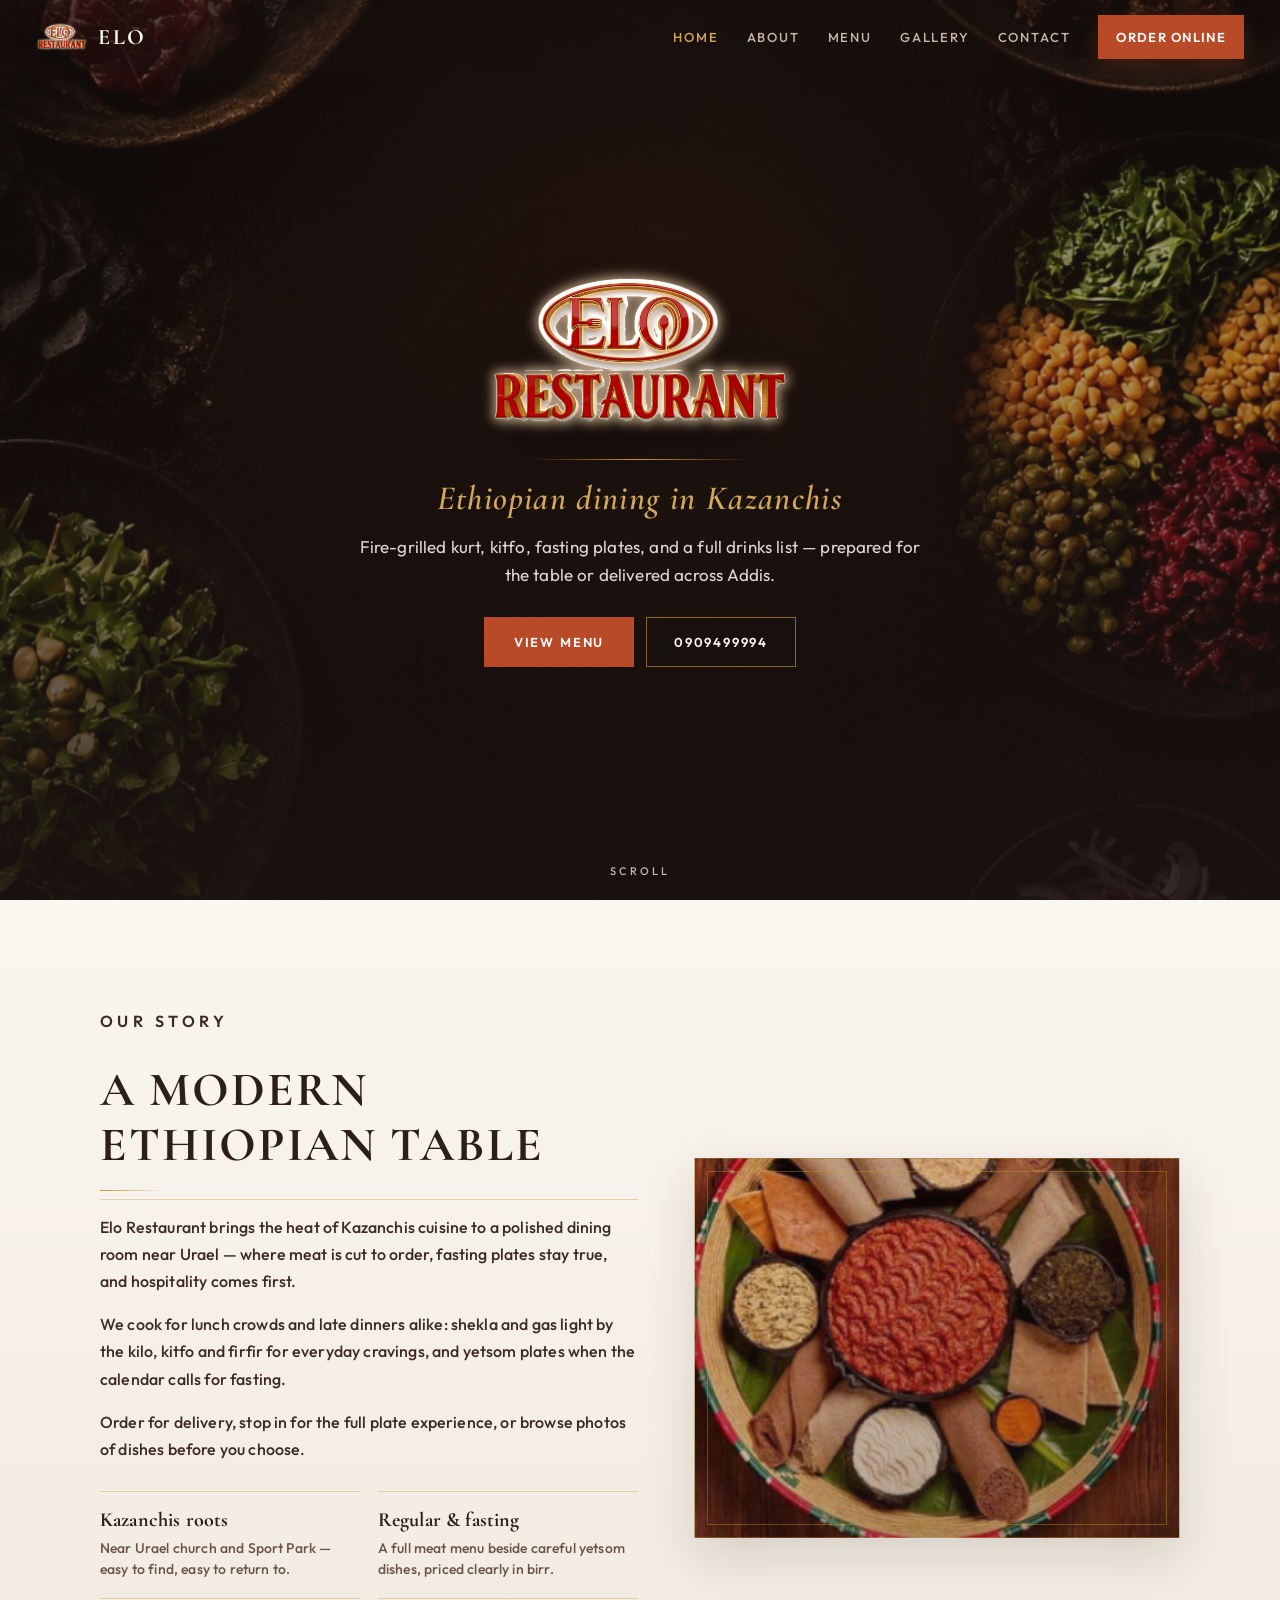
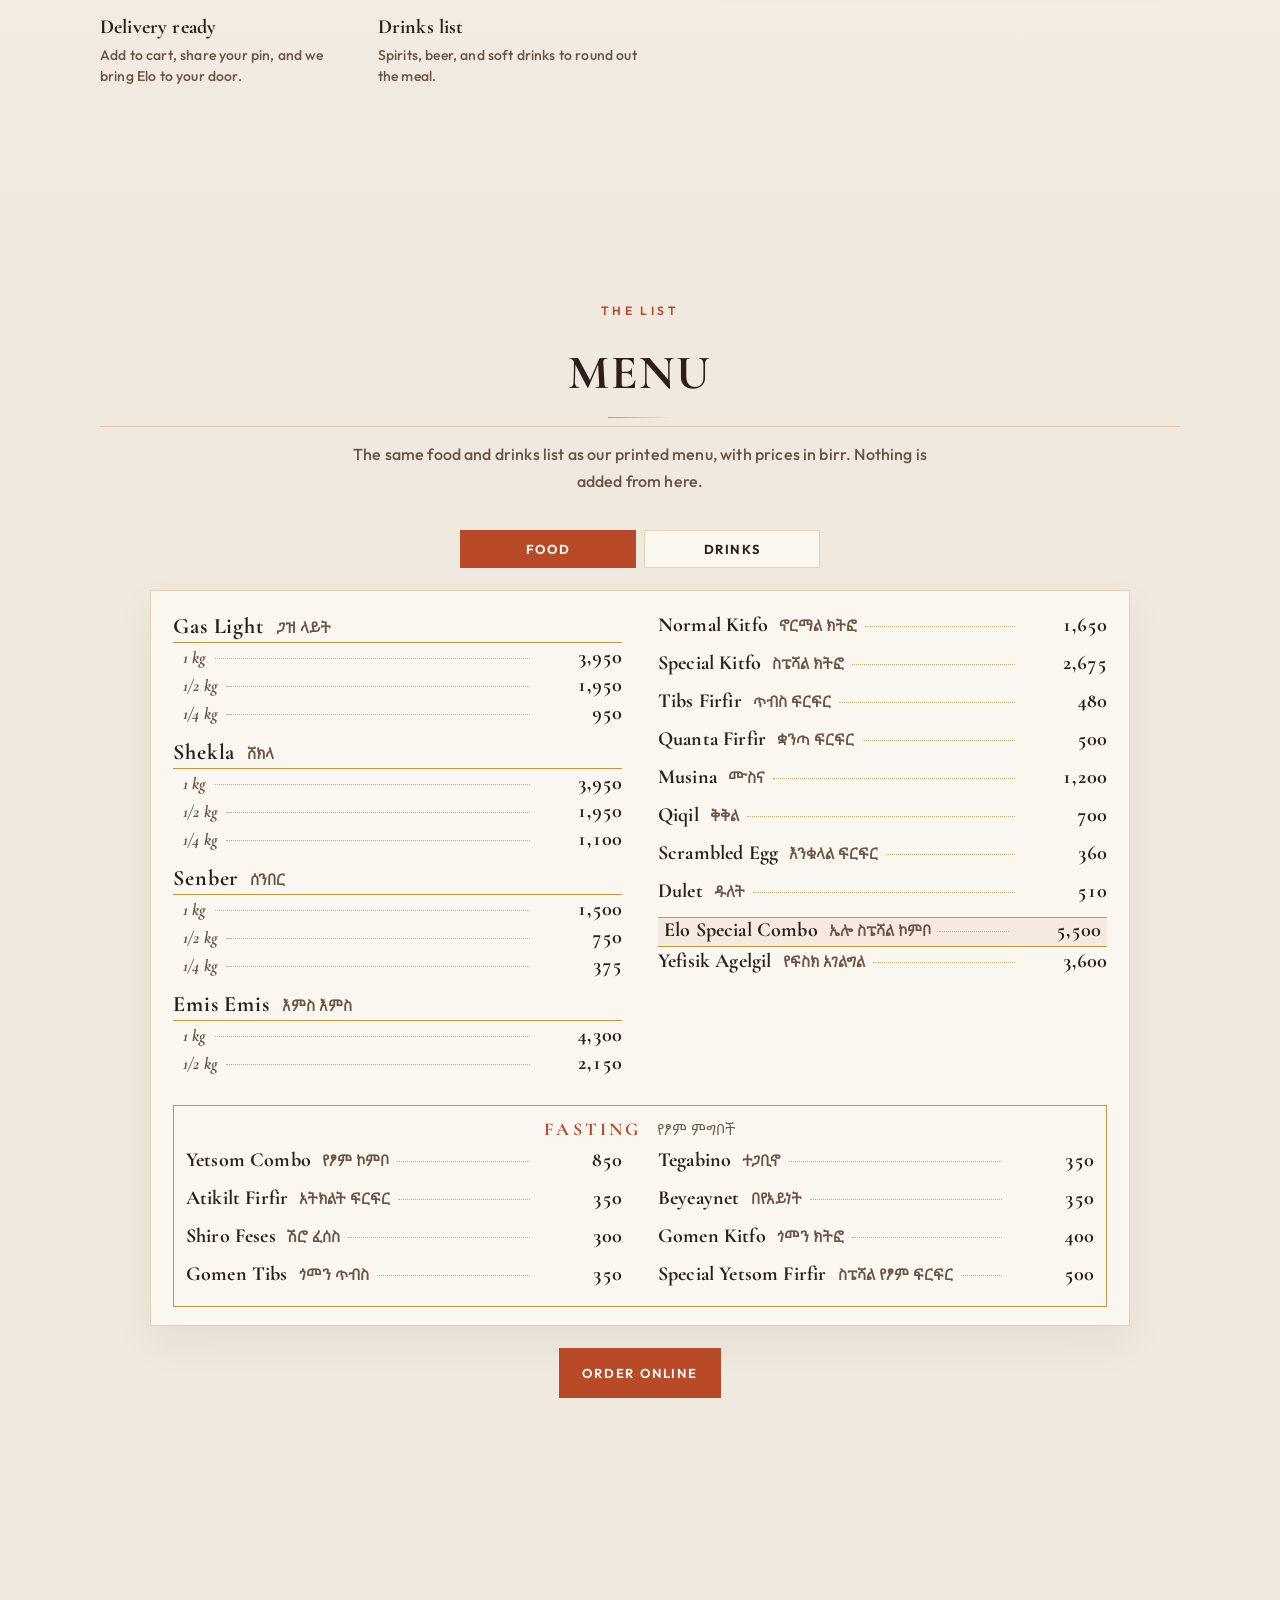
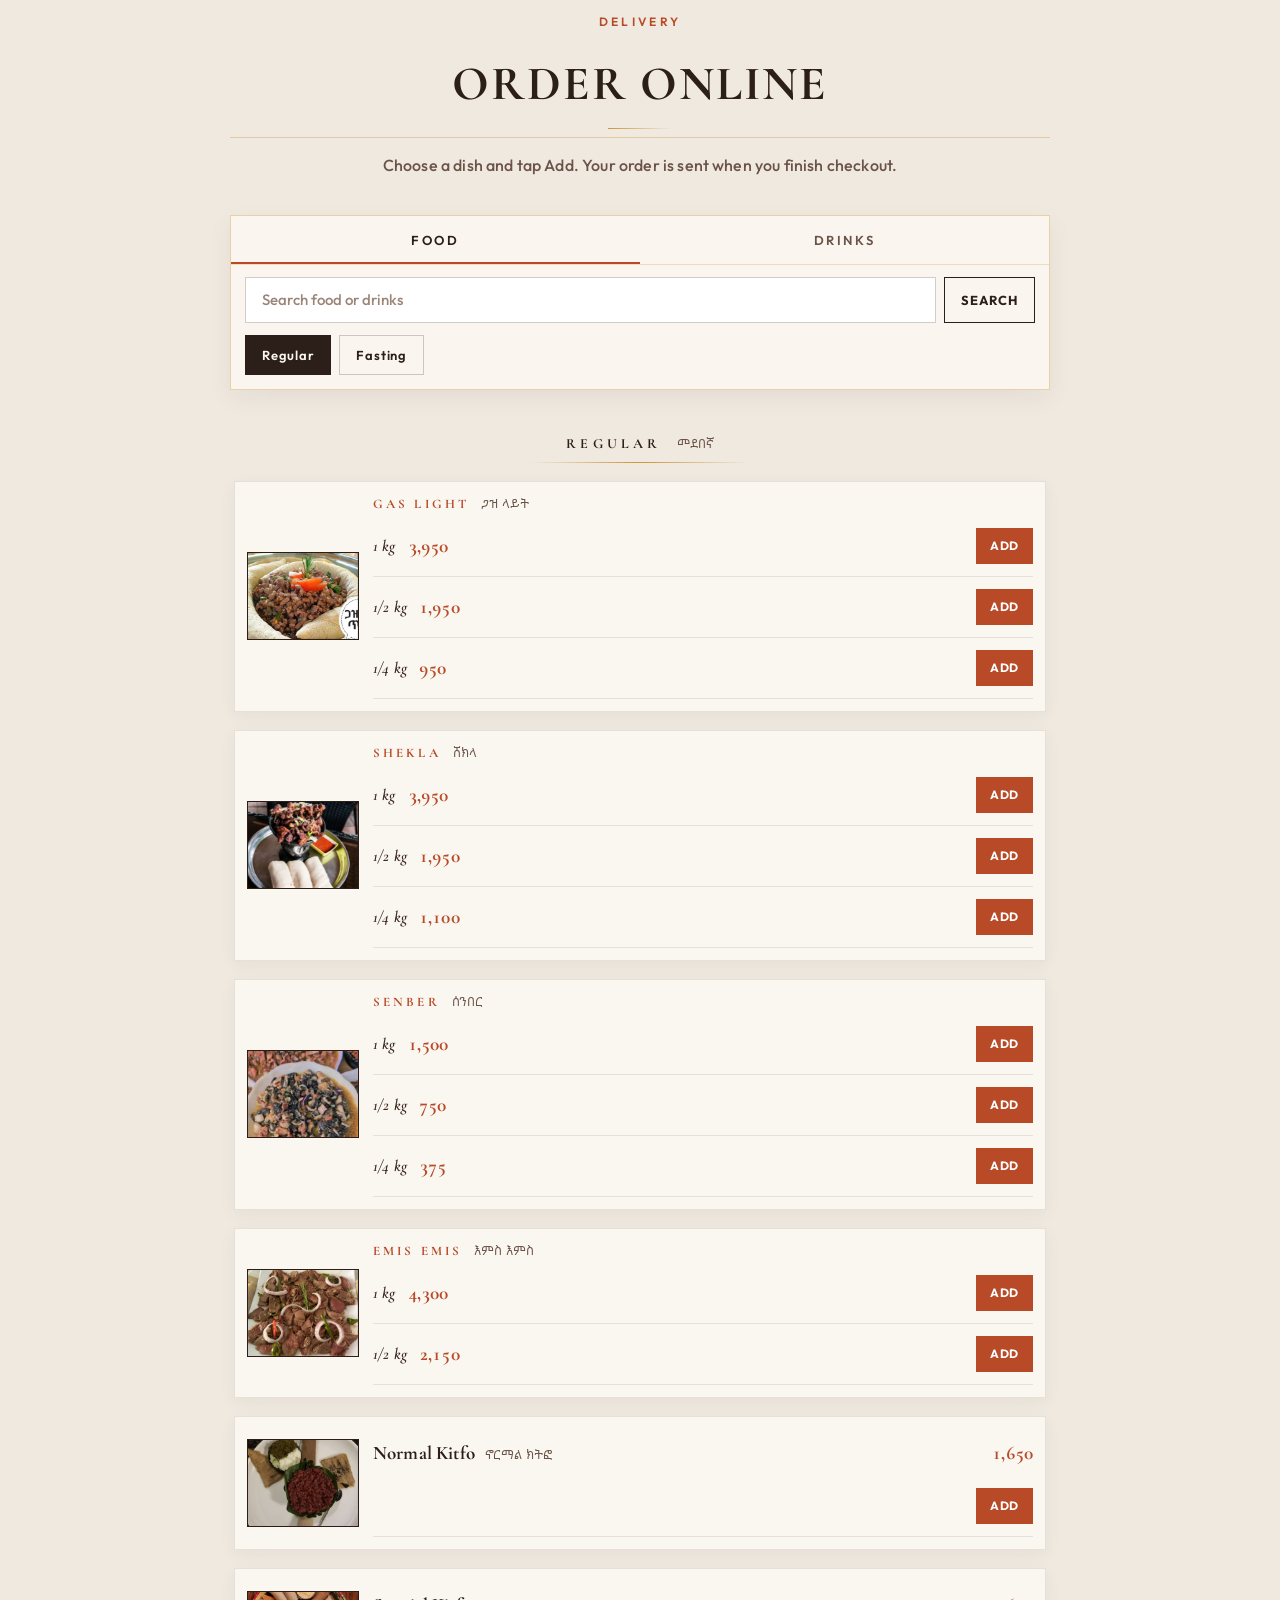
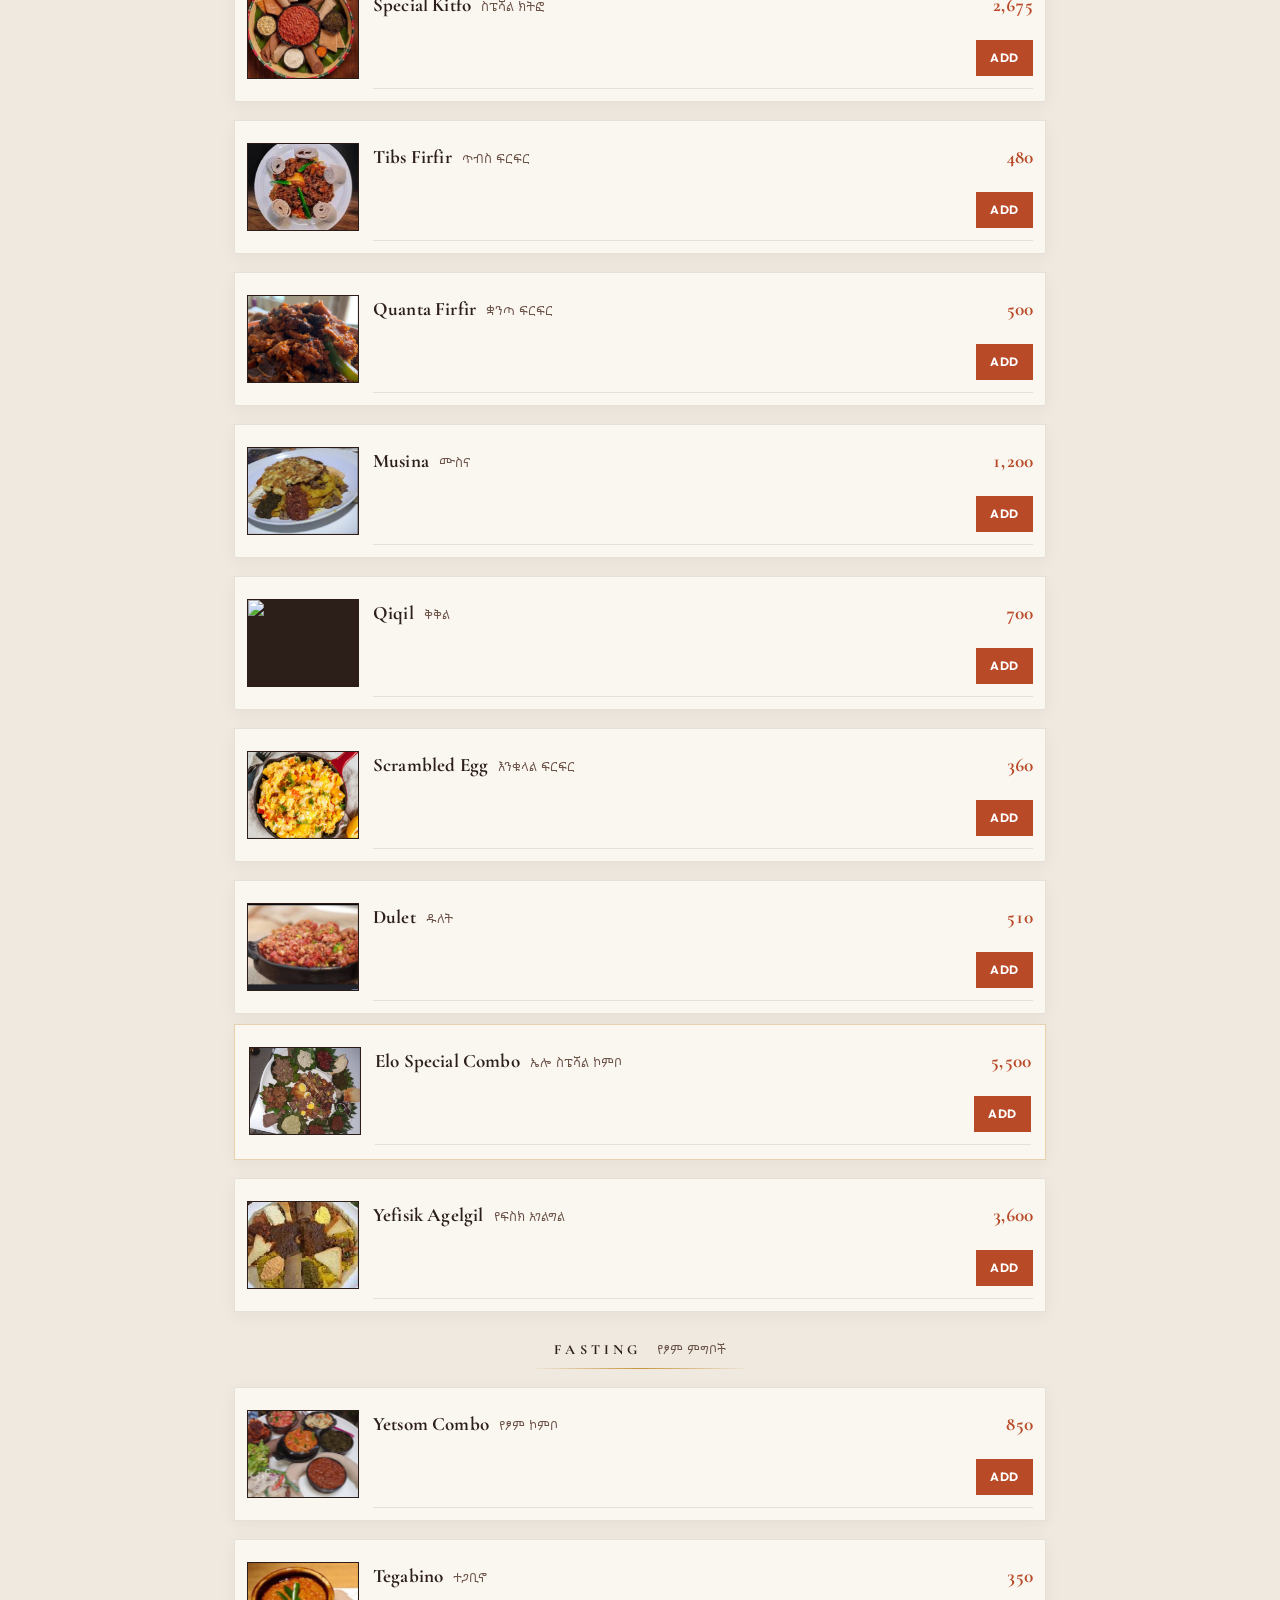
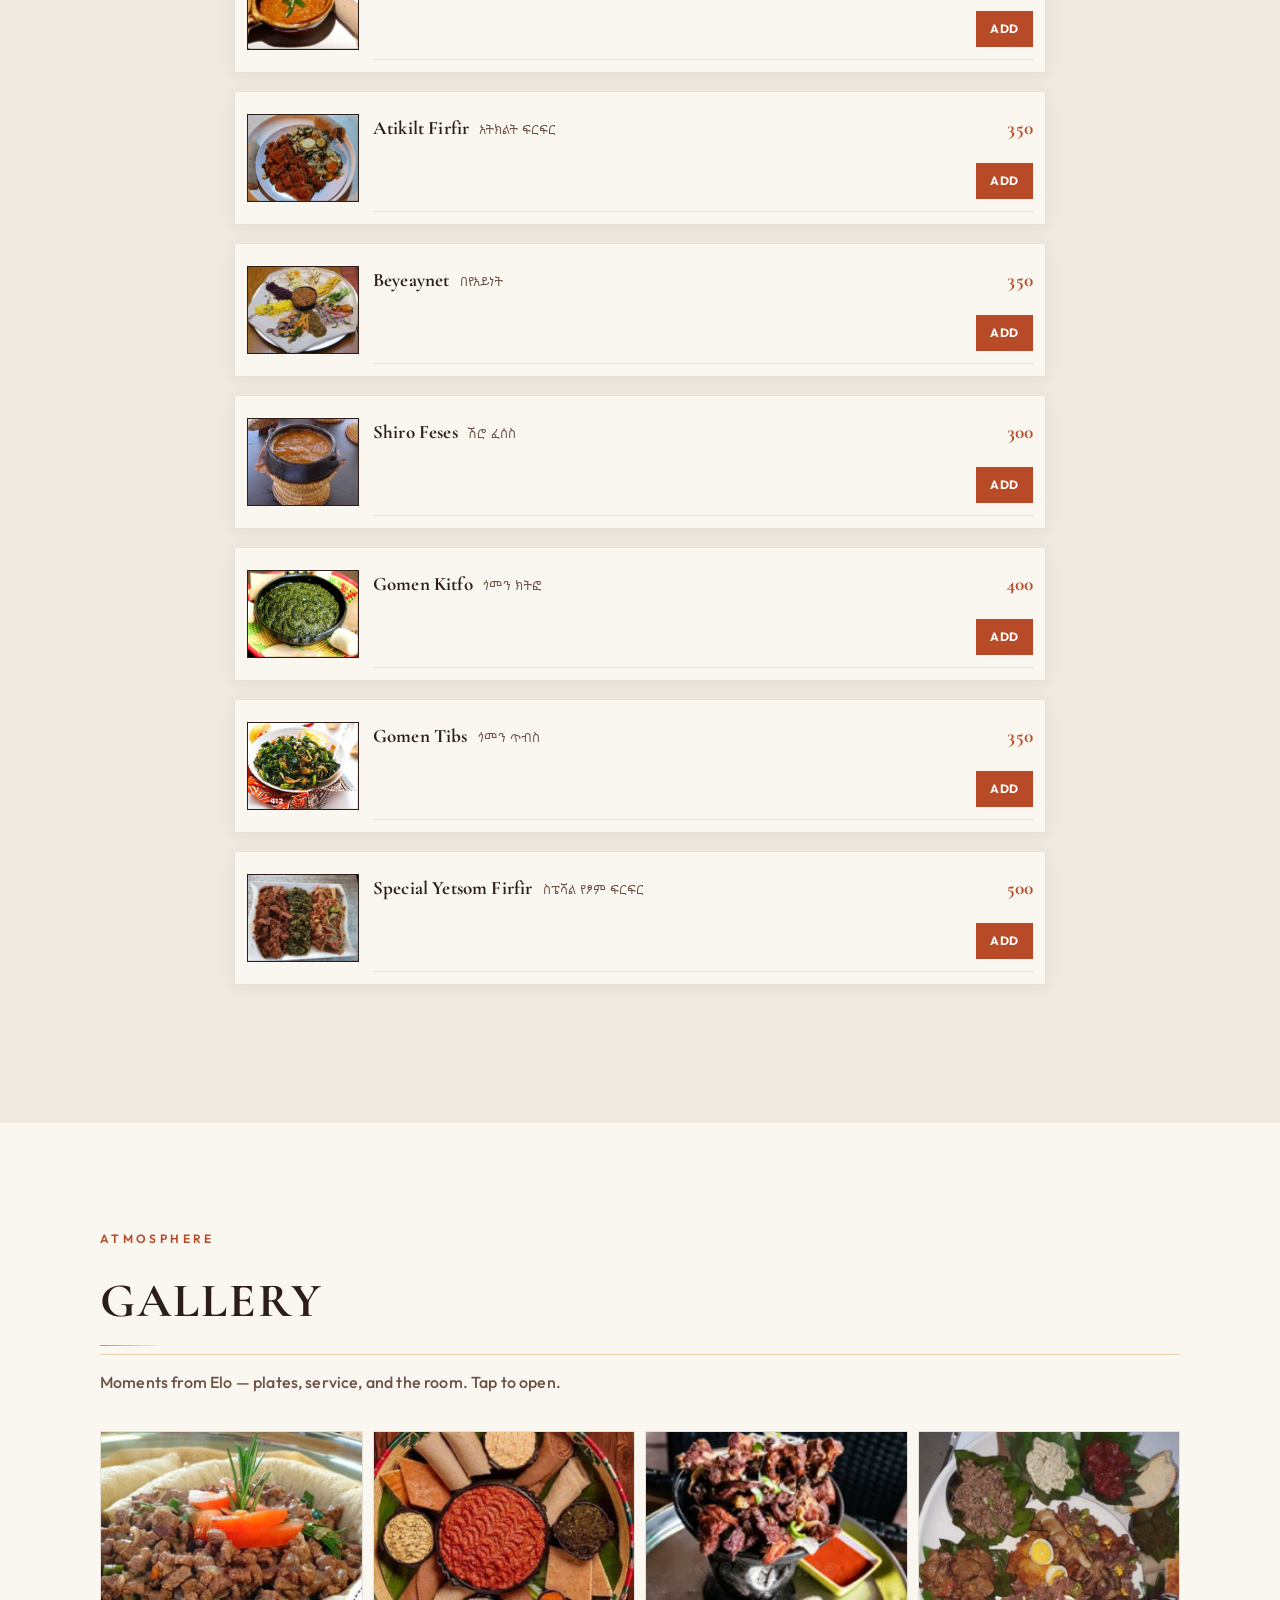
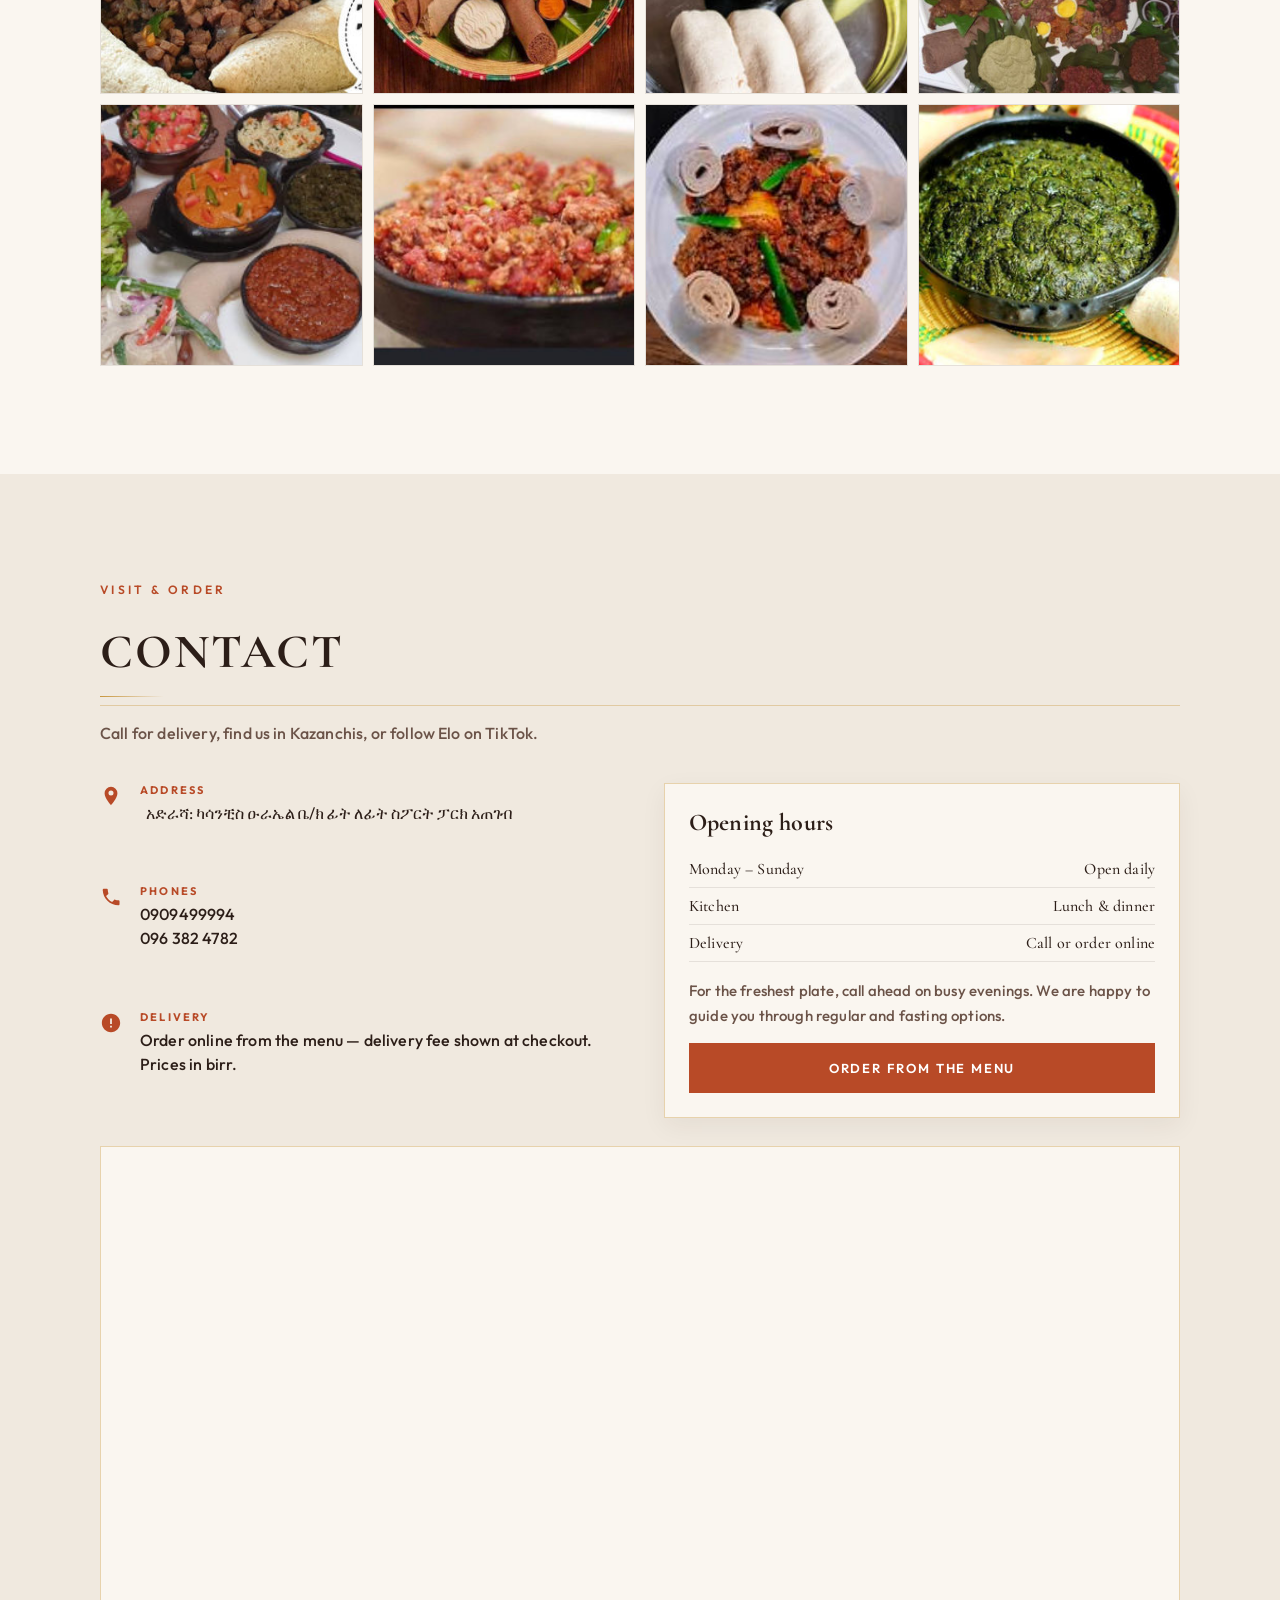
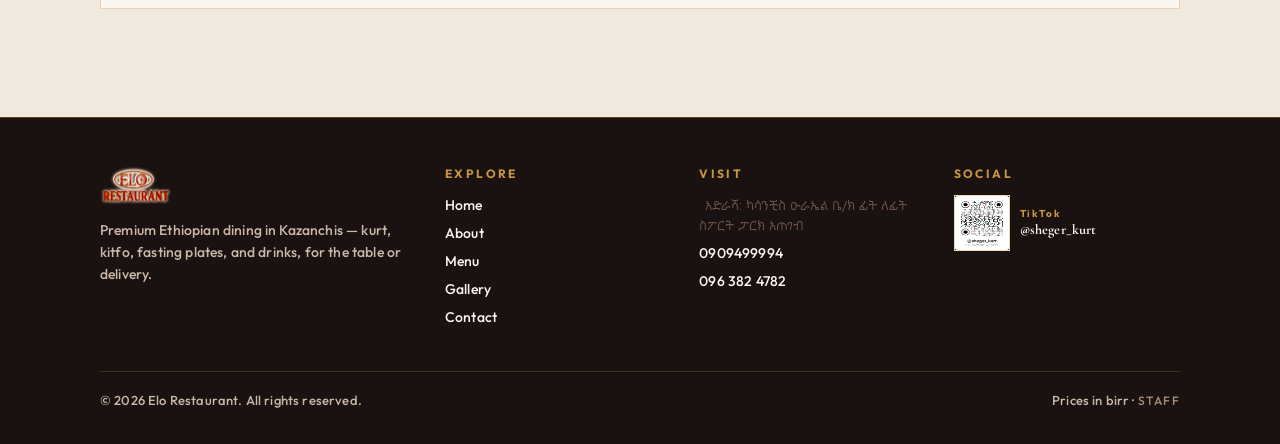
==== site/index.html @ ea939d08 "Show a read-only menu from the nav and keep ordering on Order Online. Co-authored-by: Cursor <cursor" ====
<!DOCTYPE html>
<html lang="en">
<head>
<meta charset="UTF-8">
<meta name="viewport" content="width=device-width, initial-scale=1">
<meta name="theme-color" content="#B84A27">
<meta name="description" content="Elo Restaurant — premium Ethiopian dining in Kazanchis, Addis Ababa. Browse the menu, order delivery, and visit us near Urael.">
<title>Elo Restaurant — Kazanchis, Addis Ababa</title>
<link rel="preconnect" href="https://fonts.googleapis.com">
<link rel="preconnect" href="https://fonts.gstatic.com" crossorigin>
<link href="https://fonts.googleapis.com/css2?family=Cormorant+Garamond:ital,wght@0,500;0,600;0,700;1,500;1,600&family=Outfit:wght@400;500;600;700&display=swap" rel="stylesheet">
<style>
  @font-face { font-family: "Constantia"; src: url("fonts/constantia.ttf") format("truetype"); font-weight: 400; }
  @font-face { font-family: "Constantia"; src: url("fonts/constantia-bold.ttf") format("truetype"); font-weight: 700; }
  @font-face { font-family: "CormorantLocal"; src: url("fonts/cormorant-500.ttf") format("truetype"); font-weight: 500; }
  @font-face { font-family: "CormorantLocal"; src: url("fonts/cormorant-500i.ttf") format("truetype"); font-weight: 500; font-style: italic; }
  @font-face { font-family: "CormorantLocal"; src: url("fonts/cormorant-600.ttf") format("truetype"); font-weight: 600; }
  @font-face { font-family: "CormorantLocal"; src: url("fonts/cormorant-700.ttf") format("truetype"); font-weight: 700; }
  @font-face { font-family: "Ebrima"; src: url("fonts/ebrima.ttf") format("truetype"); }

  :root {
    /* Warm Heritage & Spice — 60/30/10 */
    --ivory: #FAF6F0;
    --ivory-deep: #F0E9DF;
    --espresso: #2C1E18;
    --espresso-soft: #3D2A22;
    --terracotta: #B84A27;
    --terracotta-deep: #963c1f;
    --gold: #C8963E;
    --gold-bright: #D4A85A;
    --gold-deep: #A67A32;
    --gold-line: rgba(200, 150, 62, 0.38);
    --gold-line-strong: rgba(200, 150, 62, 0.58);
    --mute: #6B5348;
    --text: #2C1E18;
    --cream: #FAF6F0;
    --red: #B84A27;
    --red-deep: #963c1f;
    --ink: #FAF6F0;
    --ink-soft: #F0E9DF;
    --panel: #FFFFFF;
    --panel-elev: #FAF6F0;
    --dark: #1A1210;
    --dark-soft: #2C1E18;
    --on-dark: #FAF6F0;
    --on-dark-mute: #C9B8A8;
    --header-h: 74px;
    --radius: 2px;
    --ease: cubic-bezier(0.22, 1, 0.36, 1);
    --display: "Cormorant Garamond", CormorantLocal, Constantia, Georgia, serif;
    --ui: Outfit, Constantia, system-ui, sans-serif;
  }

  * { box-sizing: border-box; margin: 0; padding: 0; }
  html { scroll-behavior: smooth; }
  body {
    font-family: var(--display);
    font-weight: 500;
    background: var(--ivory);
    color: var(--text);
    min-height: 100vh;
    letter-spacing: 0.01em;
    -webkit-font-smoothing: antialiased;
  }
  button, input, textarea, select { font: inherit; color: inherit; }
  ::selection { background: rgba(184, 74, 39, 0.28); color: var(--espresso); }
  img { max-width: 100%; display: block; }
  a { color: var(--espresso); }
  section[hidden], h2[hidden], .plate[hidden], .feature[hidden], .drink[hidden],
  .cat-block[hidden], .item[hidden], .size[hidden], nav.cats[hidden],
  .search-status[hidden], form.search .clear[hidden], .phone[hidden] { display: none; }

  /* —— Site header —— */
  .site-header {
    position: fixed;
    inset: 0 0 auto 0;
    z-index: 40;
    height: var(--header-h);
    display: flex;
    align-items: center;
    gap: 16px;
    padding: 0 clamp(16px, 3vw, 36px);
    background: rgba(26, 18, 16, 0.42);
    border-bottom: 1px solid transparent;
    backdrop-filter: blur(0px);
    transition: background 0.35s var(--ease), border-color 0.35s, backdrop-filter 0.35s, box-shadow 0.35s;
  }
  .site-header.is-scrolled {
    background: rgba(44, 30, 24, 0.96);
    border-bottom-color: var(--gold-line);
    backdrop-filter: blur(16px) saturate(1.1);
    box-shadow: 0 10px 32px rgba(44, 30, 24, 0.22);
  }
  .brand-link {
    display: flex;
    align-items: center;
    gap: 10px;
    text-decoration: none;
    flex: 0 0 auto;
    z-index: 2;
  }
  .brand-link img {
    width: 52px;
    height: 52px;
    object-fit: contain;
    filter: drop-shadow(0 4px 12px rgba(0, 0, 0, 0.45));
  }
  .brand-link span {
    font-family: var(--display);
    font-weight: 700;
    font-size: 22px;
    letter-spacing: 0.12em;
    text-transform: uppercase;
    color: var(--on-dark);
  }
  .nav-toggle {
    display: none;
    margin-left: auto;
    width: 44px;
    height: 44px;
    border: 1px solid var(--gold-line-strong);
    background: transparent;
    color: var(--on-dark);
    cursor: pointer;
    position: relative;
    z-index: 2;
  }
  .nav-toggle span,
  .nav-toggle span:before,
  .nav-toggle span:after {
    display: block;
    width: 18px;
    height: 1.5px;
    margin: 0 auto;
    background: currentColor;
    position: relative;
    transition: transform 0.25s var(--ease);
  }
  .nav-toggle span:before,
  .nav-toggle span:after {
    content: "";
    position: absolute;
    left: 0;
  }
  .nav-toggle span:before { top: -6px; }
  .nav-toggle span:after { top: 6px; }
  body.nav-open .nav-toggle span { background: transparent; }
  body.nav-open .nav-toggle span:before { top: 0; transform: rotate(45deg); }
  body.nav-open .nav-toggle span:after { top: 0; transform: rotate(-45deg); }

  .site-nav {
    display: flex;
    align-items: center;
    gap: 4px;
    margin-left: auto;
    list-style: none;
  }
  .site-nav a {
    text-decoration: none;
    color: var(--on-dark-mute);
    font-family: var(--ui);
    font-weight: 500;
    font-size: 13px;
    letter-spacing: 0.14em;
    text-transform: uppercase;
    padding: 10px 12px;
    transition: color 0.2s;
  }
  .site-nav a:hover,
  .site-nav a[aria-current="true"] { color: var(--gold-bright); }
  .order-cta {
    flex: 0 0 auto;
    min-height: 44px;
    border: 0;
    background: var(--terracotta);
    color: #fff;
    font-family: var(--ui);
    font-weight: 600;
    font-size: 13px;
    letter-spacing: 0.1em;
    text-transform: uppercase;
    padding: 0 18px;
    cursor: pointer;
    text-decoration: none;
    display: inline-flex;
    align-items: center;
    justify-content: center;
    box-shadow: 0 8px 22px rgba(184, 74, 39, 0.28);
    transition: background 0.2s, transform 0.2s;
  }
  .order-cta:hover { background: var(--terracotta-deep); transform: translateY(-1px); }

  /* —— Hero —— */
  .hero {
    position: relative;
    min-height: 100svh;
    display: flex;
    flex-direction: column;
    align-items: center;
    justify-content: center;
    text-align: center;
    padding: calc(var(--header-h) + 28px) 24px 72px;
    overflow: hidden;
  }
  .hero-bg {
    position: absolute;
    inset: 0;
    background: #1a1210 url("food-bg.png") center / cover no-repeat;
    transform: scale(1.04);
    animation: heroZoom 18s ease-in-out infinite alternate;
  }
  .hero-bg:before {
    content: "";
    position: absolute;
    inset: 0;
    background:
      linear-gradient(180deg, rgba(26, 18, 16, 0.55) 0%, rgba(44, 30, 24, 0.38) 40%, rgba(26, 18, 16, 0.9) 100%),
      radial-gradient(ellipse at 50% 30%, rgba(184, 74, 39, 0.16), transparent 55%);
  }
  .hero-bg:after {
    content: "";
    position: absolute;
    inset: 0;
    opacity: 0.06;
    background-image: url("data:image/svg+xml,%3Csvg viewBox='0 0 200 200' xmlns='http://www.w3.org/2000/svg'%3E%3Cfilter id='n'%3E%3CfeTurbulence type='fractalNoise' baseFrequency='0.85' numOctaves='3' stitchTiles='stitch'/%3E%3C/filter%3E%3Crect width='100%25' height='100%25' filter='url(%23n)'/%3E%3C/svg%3E");
    background-size: 180px;
    mix-blend-mode: soft-light;
    pointer-events: none;
  }
  .hero-inner { position: relative; z-index: 1; max-width: 820px; }
  .hero-logo {
    width: min(320px, 74vw);
    height: auto;
    margin: 0 auto 22px;
    filter: drop-shadow(0 16px 40px rgba(0, 0, 0, 0.55));
    animation: brandIn 1.1s var(--ease) both;
  }
  .hero-rule {
    width: min(220px, 50%);
    height: 1px;
    margin: 18px auto;
    background: linear-gradient(90deg, transparent, var(--gold), transparent);
    transform-origin: center;
    animation: barGrow 0.9s var(--ease) 0.25s both;
  }
  .hero h1 {
    font-family: var(--display);
    font-weight: 600;
    font-style: italic;
    font-size: clamp(22px, 4.2vw, 34px);
    color: var(--gold-bright);
    letter-spacing: 0.04em;
    margin: 0 0 14px;
    animation: brandIn 1.1s var(--ease) 0.16s both;
  }
  .hero .lede {
    max-width: 34em;
    margin: 0 auto 28px;
    font-family: var(--ui);
    font-size: clamp(15px, 2.2vw, 17px);
    font-weight: 400;
    line-height: 1.65;
    color: rgba(250, 246, 240, 0.88);
    animation: brandIn 1.1s var(--ease) 0.24s both;
  }
  .hero-actions {
    display: flex;
    flex-wrap: wrap;
    gap: 12px;
    justify-content: center;
    animation: brandIn 1.1s var(--ease) 0.32s both;
  }
  .btn-primary, .btn-ghost {
    min-height: 50px;
    min-width: 150px;
    padding: 0 22px;
    font-family: var(--ui);
    font-weight: 600;
    font-size: 13px;
    letter-spacing: 0.14em;
    text-transform: uppercase;
    cursor: pointer;
    text-decoration: none;
    display: inline-flex;
    align-items: center;
    justify-content: center;
    transition: transform 0.2s var(--ease), filter 0.2s;
  }
  .btn-primary {
    border: 1px solid var(--terracotta);
    background: var(--terracotta);
    color: #fff;
  }
  .btn-ghost {
    border: 1px solid rgba(200, 150, 62, 0.65);
    background: transparent;
    color: var(--on-dark);
  }
  .btn-primary:hover { background: var(--terracotta-deep); border-color: var(--terracotta-deep); transform: translateY(-2px); }
  .btn-ghost:hover { border-color: var(--gold); color: var(--gold-bright); transform: translateY(-2px); }
  .hero-scroll {
    position: absolute;
    bottom: 22px;
    left: 50%;
    transform: translateX(-50%);
    z-index: 1;
    font-family: var(--ui);
    font-size: 11px;
    letter-spacing: 0.28em;
    text-transform: uppercase;
    color: var(--on-dark-mute);
    text-decoration: none;
    animation: floatY 2.4s ease-in-out infinite;
  }

  @keyframes brandIn {
    from { opacity: 0; transform: translateY(16px); }
    to { opacity: 1; transform: none; }
  }
  @keyframes barGrow {
    from { transform: scaleX(0); opacity: 0; }
    to { transform: scaleX(1); opacity: 1; }
  }
  @keyframes heroZoom {
    from { transform: scale(1.04); }
    to { transform: scale(1.1); }
  }
  @keyframes floatY {
    0%, 100% { transform: translate(-50%, 0); opacity: 0.7; }
    50% { transform: translate(-50%, 6px); opacity: 1; }
  }
  @keyframes rise {
    from { opacity: 0; transform: translateY(18px); }
    to { opacity: 1; transform: none; }
  }
  @keyframes shimmer {
    0%, 100% { opacity: 0.55; }
    50% { opacity: 1; }
  }

  /* —— Sections —— */
  .band {
    position: relative;
    padding: clamp(64px, 10vw, 108px) clamp(18px, 4vw, 40px);
  }
  .band-inner { max-width: 1080px; margin: 0 auto; }
  .band-kicker {
    font-family: var(--ui);
    font-size: 12px;
    font-weight: 600;
    letter-spacing: 0.28em;
    text-transform: uppercase;
    color: var(--terracotta);
    margin-bottom: 12px;
  }
  .band-title {
    font-family: var(--display);
    font-weight: 700;
    font-size: clamp(32px, 5vw, 48px);
    letter-spacing: 0.04em;
    color: var(--espresso);
    line-height: 1.15;
    margin-bottom: 14px;
  }
  .band-title::after {
    content: "";
    display: block;
    width: 64px;
    height: 1px;
    margin-top: 16px;
    background: linear-gradient(90deg, var(--gold), transparent);
  }
  .band-lede {
    max-width: 36em;
    font-family: var(--ui);
    font-size: 16px;
    line-height: 1.65;
    color: var(--mute);
    margin-bottom: 36px;
  }
  .reveal {
    opacity: 0;
    transform: translateY(22px);
    transition: opacity 0.7s var(--ease), transform 0.7s var(--ease);
  }
  .reveal.is-in { opacity: 1; transform: none; }

  /* About */
  #about {
    background:
      linear-gradient(180deg, var(--ivory) 0%, var(--ivory-deep) 100%);
  }
  .about-grid {
    display: grid;
    grid-template-columns: 1.05fr 0.95fr;
    gap: clamp(28px, 5vw, 56px);
    align-items: center;
  }
  .about-copy p {
    font-family: var(--ui);
    font-size: 16px;
    line-height: 1.7;
    color: var(--espresso-soft);
    margin-bottom: 16px;
  }
  .about-visual {
    position: relative;
    min-height: 380px;
    background:
      linear-gradient(145deg, rgba(44, 30, 24, 0.08), rgba(44, 30, 24, 0.35)),
      url("photos/special-kitfo.jpg") center / cover no-repeat;
    border: 1px solid var(--gold-line);
    box-shadow: 0 18px 48px rgba(44, 30, 24, 0.14);
  }
  .about-visual:before {
    content: "";
    position: absolute;
    inset: 12px;
    border: 1px solid rgba(200, 150, 62, 0.4);
    pointer-events: none;
  }
  .about-points {
    display: grid;
    grid-template-columns: 1fr 1fr;
    gap: 18px;
    margin-top: 28px;
  }
  .about-points article {
    padding: 16px 0 0;
    border-top: 1px solid var(--gold-line);
  }
  .about-points h3 {
    font-family: var(--display);
    font-size: 20px;
    font-weight: 700;
    color: var(--espresso);
    margin-bottom: 6px;
  }
  .about-points p {
    font-family: var(--ui);
    font-size: 14px;
    line-height: 1.5;
    color: var(--mute);
    margin: 0;
  }

  /* Menu */
  #menu,
  #order {
    background: var(--ivory-deep);
  }
  .book-switch {
    display: flex;
    justify-content: center;
    gap: 8px;
    margin: 0 auto 22px;
    max-width: 360px;
  }
  .book-switch button {
    flex: 1;
    border: 1px solid var(--gold-line);
    background: var(--ivory);
    color: var(--espresso);
    font-family: var(--ui);
    font-weight: 650;
    letter-spacing: 0.12em;
    text-transform: uppercase;
    font-size: 13px;
    padding: 10px 12px;
    cursor: pointer;
  }
  .book-switch button[aria-pressed="true"] {
    background: var(--terracotta);
    border-color: var(--terracotta);
    color: #fffaf3;
  }
  .menu-book {
    max-width: 980px;
    margin: 0 auto;
    background: var(--ivory);
    color: var(--espresso);
    border: 1px solid var(--gold-line);
    padding: 22px 22px 18px;
    box-shadow: 0 16px 40px rgba(44, 30, 24, 0.06);
  }
  .book-cols {
    display: grid;
    grid-template-columns: 1fr 1fr;
    gap: 8px 36px;
  }
  .book-group { margin: 0 0 10px; }
  .book-group h3 {
    margin: 0 0 2px;
    padding-bottom: 3px;
    border-bottom: 1px solid var(--gold);
    font-family: var(--display);
    font-size: 22px;
    font-weight: 700;
    letter-spacing: 0.04em;
    color: var(--espresso);
  }
  .book-group h3 .am {
    font-family: Ebrima, sans-serif;
    font-size: 15px;
    font-weight: 700;
    margin-left: 6px;
    letter-spacing: 0;
  }
  .book-row {
    display: flex;
    align-items: baseline;
    gap: 8px;
    min-height: 28px;
  }
  .book-row.is-size { padding-left: 10px; }
  .book-row.is-size .book-name {
    font-style: italic;
    color: #6b5348;
    font-size: 17px;
  }
  .book-name {
    font-family: var(--display);
    font-weight: 700;
    font-size: 20px;
    line-height: 1.25;
  }
  .book-name .am {
    font-family: Ebrima, sans-serif;
    font-size: 15px;
    font-weight: 700;
    margin-left: 6px;
    color: #6b5348;
  }
  .book-dots {
    flex: 1;
    border-bottom: 1px dotted rgba(184, 137, 58, 0.7);
    transform: translateY(-4px);
    min-width: 12px;
  }
  .book-price {
    font-family: var(--display);
    font-weight: 700;
    font-size: 20px;
    font-variant-numeric: tabular-nums;
    min-width: 4.2em;
    text-align: right;
    color: var(--espresso);
  }
  .book-feature {
    border-top: 1px solid var(--gold);
    border-bottom: 1px solid var(--gold);
    background: rgba(184, 74, 39, 0.08);
    padding: 0 6px;
    margin: 2px 0;
  }
  .book-fast {
    margin-top: 16px;
    padding: 12px 12px 6px;
    border: 1px solid var(--gold);
  }
  .book-fast > h3 {
    text-align: center;
    margin: 0 0 8px;
    font-family: var(--display);
    font-size: 18px;
    letter-spacing: 0.18em;
    color: var(--terracotta);
  }
  .book-fast > h3 .am {
    font-family: Ebrima, sans-serif;
    letter-spacing: 0;
    font-size: 15px;
    margin-left: 8px;
    color: #6b5348;
  }
  .book-order {
    text-align: center;
    margin: 22px 0 0;
  }
  .tag-off { font-size: 12px; letter-spacing: 0.04em; color: var(--terracotta); margin-left: 6px; }
  @media (max-width: 760px) {
    .book-cols { grid-template-columns: 1fr; gap: 4px; }
    .menu-book { padding: 16px 14px 12px; }
    .book-name, .book-price { font-size: 18px; }
  }
  .menu-shell {
    max-width: 820px;
    margin: 0 auto;
  }
  .menu-head { text-align: center; margin-bottom: 28px; }
  .menu-head .band-title::after { margin-left: auto; margin-right: auto; }
  .menu-head .band-lede { margin-left: auto; margin-right: auto; }

  .dock {
    position: sticky;
    top: var(--header-h);
    z-index: 15;
    background: rgba(250, 246, 240, 0.96);
    backdrop-filter: blur(14px);
    border: 1px solid var(--gold-line);
    margin-bottom: 8px;
    box-shadow: 0 8px 24px rgba(44, 30, 24, 0.06);
  }
  nav.tabs {
    display: flex;
    border-bottom: 1px solid rgba(200, 150, 62, 0.28);
  }
  nav.tabs button {
    flex: 1;
    border: 0;
    background: transparent;
    color: var(--mute);
    font-family: var(--ui);
    font-weight: 600;
    letter-spacing: 0.2em;
    font-size: 13px;
    text-transform: uppercase;
    padding: 16px 8px;
    cursor: pointer;
    transition: color 0.25s, background 0.25s;
  }
  nav.tabs button:hover { color: var(--espresso); }
  nav.tabs button[aria-selected="true"] {
    color: var(--espresso);
    background: transparent;
    box-shadow: inset 0 -2px 0 var(--terracotta);
  }
  form.search {
    display: flex;
    gap: 8px;
    padding: 12px 14px 0;
  }
  form.search input {
    flex: 1;
    min-width: 0;
    min-height: 46px;
    border: 1px solid rgba(44, 30, 24, 0.22);
    border-radius: 0;
    background: var(--panel);
    color: var(--espresso);
    font-family: var(--ui);
    font-size: 15px;
    padding: 8px 16px;
    outline: none;
  }
  form.search input:focus {
    border-color: var(--terracotta);
    box-shadow: 0 0 0 3px rgba(184, 74, 39, 0.12);
  }
  form.search input::placeholder { color: #9a8578; }
  form.search button {
    flex: 0 0 auto;
    min-height: 46px;
    border: 1px solid var(--espresso);
    background: transparent;
    color: var(--espresso);
    font-family: var(--ui);
    font-weight: 700;
    font-size: 13px;
    letter-spacing: 0.08em;
    text-transform: uppercase;
    padding: 8px 16px;
    cursor: pointer;
  }
  form.search button:hover { border-color: var(--terracotta); color: var(--terracotta); }
  form.search .clear {
    background: transparent;
    color: var(--mute);
    border: 1px solid rgba(44, 30, 24, 0.22);
  }
  .sr {
    position: absolute;
    width: 1px; height: 1px;
    overflow: hidden; clip: rect(0, 0, 0, 0);
  }
  .search-status {
    margin: 14px 0 0;
    color: var(--espresso);
    font-family: var(--ui);
    font-size: 14px;
  }
  .search-status button {
    margin-left: 8px;
    min-height: 40px;
    border: 1px solid rgba(44, 30, 24, 0.28);
    background: transparent;
    color: var(--espresso);
    font-family: var(--ui);
    font-weight: 600;
    font-size: 13px;
    padding: 8px 14px;
    cursor: pointer;
  }
  nav.cats {
    display: flex;
    gap: 8px;
    overflow-x: auto;
    padding: 12px 14px 14px;
    scrollbar-width: none;
  }
  nav.cats::-webkit-scrollbar { display: none; }
  nav.cats button {
    flex: 0 0 auto;
    min-height: 40px;
    border: 1px solid rgba(44, 30, 24, 0.22);
    background: transparent;
    color: var(--espresso);
    font-family: var(--ui);
    font-weight: 600;
    font-size: 13px;
    letter-spacing: 0.06em;
    padding: 8px 16px;
    cursor: pointer;
  }
  nav.cats button:hover { border-color: var(--gold); color: var(--espresso); }
  nav.cats button[aria-current="true"] {
    background: var(--espresso);
    color: var(--ivory);
    border-color: var(--espresso);
  }

  .menu-panels { padding: 8px 4px 24px; }
  h2 {
    margin: 28px 0 12px;
    padding-bottom: 8px;
    border-bottom: 1px solid var(--gold-line);
    font-family: var(--display);
    font-size: 13px;
    font-weight: 700;
    letter-spacing: 0.24em;
    text-transform: uppercase;
    color: var(--terracotta);
  }
  h2 span, .am {
    font-family: Ebrima, sans-serif;
    letter-spacing: 0;
    text-transform: none;
    font-weight: 400;
    font-size: 13px;
    color: var(--mute);
    margin-left: 6px;
  }
  .section-label, .fast-label {
    margin: 28px 0 16px;
    text-align: center;
    letter-spacing: 0.3em;
    font-family: var(--display);
    font-size: 14px;
    font-weight: 700;
    color: var(--espresso);
    text-transform: uppercase;
  }
  .fast-label { animation: shimmer 3.5s ease-in-out infinite; }
  .section-label span, .fast-label span {
    display: inline-block;
    margin-left: 8px;
    font-family: Ebrima, sans-serif;
    letter-spacing: 0;
    text-transform: none;
    font-weight: 400;
    font-size: 13px;
    color: var(--mute);
  }
  .section-label::after, .fast-label::after {
    content: "";
    display: block;
    width: min(220px, 56%);
    height: 1px;
    margin: 10px auto 0;
    background: linear-gradient(90deg, transparent, var(--gold), transparent);
  }
  .cat-block { scroll-margin-top: calc(var(--header-h) + 140px); }

  .item, .size {
    display: flex;
    align-items: center;
    justify-content: space-between;
    gap: 12px;
    padding: 12px 0;
    border-bottom: 1px solid rgba(44, 30, 24, 0.1);
    flex-wrap: wrap;
  }
  .yours { flex: 1 0 100%; margin: 0; font-size: 13px; color: var(--mute); font-style: italic; }
  .tag-off { margin-left: 6px; font-size: 12px; color: #9a8578; text-transform: none; letter-spacing: 0; }
  .unavailable { opacity: 0.42; }
  .item .name, .size .name {
    font-family: var(--display);
    font-weight: 700;
    font-size: 19px;
    color: var(--espresso);
  }
  .price {
    font-family: var(--display);
    font-weight: 700;
    font-size: 19px;
    color: var(--terracotta);
    white-space: nowrap;
    font-variant-numeric: tabular-nums;
  }
  .size .name { font-size: 16px; font-style: italic; color: var(--espresso-soft); font-weight: 600; }

  .plate {
    display: grid;
    grid-template-columns: 112px 1fr;
    gap: 14px;
    align-items: center;
    margin: 18px 0 6px;
    padding: 12px;
    background: var(--ivory);
    border: 1px solid rgba(44, 30, 24, 0.1);
    box-shadow: 0 4px 16px rgba(44, 30, 24, 0.05);
    transition: border-color 0.25s, transform 0.25s var(--ease), box-shadow 0.25s;
  }
  .plate:hover {
    border-color: rgba(200, 150, 62, 0.55);
    box-shadow: 0 10px 28px rgba(44, 30, 24, 0.1);
    transform: translateY(-1px);
  }
  .plate > img, .plate > .no-photo, .plate > .shot {
    width: 112px;
    height: 88px;
    object-fit: cover;
    display: block;
    cursor: pointer;
    border: 1px solid rgba(44, 30, 24, 0.12);
  }
  .plate > .no-photo { cursor: default; background: var(--ivory-deep); }
  .plate > .shot { position: relative; overflow: hidden; padding: 0; background: var(--espresso); }
  .shot-view { width: 100%; height: 100%; overflow: hidden; touch-action: pan-y; }
  .shot-track {
    display: flex; width: 100%; height: 100%;
    transition: transform 0.28s var(--ease); will-change: transform;
  }
  .shot-track img {
    flex: 0 0 100%; width: 100%; height: 100%;
    object-fit: cover; display: block; pointer-events: none;
  }
  .shot-dots {
    position: absolute; left: 0; right: 0; bottom: 5px;
    display: flex; justify-content: center; gap: 4px; z-index: 2; pointer-events: none;
  }
  .shot-dots button {
    pointer-events: auto; width: 6px; height: 6px; padding: 0; border: 0;
    border-radius: 50%; background: rgba(255, 255, 255, 0.35); cursor: pointer;
  }
  .shot-dots button[aria-current="true"] { background: var(--gold); }
  .plate h2 { margin: 0 0 4px; border: 0; padding: 0; }
  .plate .size { padding-left: 0; }
  .feature .plate { margin: 0; background: transparent; border: 0; padding: 0; box-shadow: none; }
  .feature .plate:hover { transform: none; }
  .feature {
    margin-top: 10px;
    padding: 12px 14px 14px;
    border: 1px solid var(--gold-line);
    background: var(--ivory);
    box-shadow: 0 4px 16px rgba(44, 30, 24, 0.05);
  }

  .add-btn {
    margin-left: auto;
    min-height: 36px;
    border: 0;
    background: var(--terracotta);
    color: #fff;
    font-family: var(--ui);
    font-weight: 700;
    font-size: 12px;
    letter-spacing: 0.06em;
    text-transform: uppercase;
    padding: 6px 14px;
    cursor: pointer;
  }
  .add-btn:hover { background: var(--terracotta-deep); }

  /* Gallery */
  #gallery {
    background: var(--ivory);
  }
  .home-media-filters {
    display: flex;
    justify-content: center;
    gap: 10px;
    margin-bottom: 20px;
  }
  .home-media-filters button {
    min-height: 42px;
    border: 1px solid rgba(44, 30, 24, 0.22);
    background: transparent;
    color: var(--espresso);
    font-family: var(--ui);
    font-weight: 600;
    font-size: 12px;
    letter-spacing: 0.14em;
    text-transform: uppercase;
    padding: 8px 18px;
    cursor: pointer;
  }
  .home-media-filters button[aria-pressed="true"] {
    border-color: var(--espresso);
    background: var(--espresso);
    color: var(--ivory);
  }
  .home-gallery {
    display: grid;
    grid-template-columns: repeat(3, 1fr);
    gap: 12px;
  }
  .home-gallery figure {
    margin: 0;
    position: relative;
    aspect-ratio: 1;
    border: 1px solid rgba(44, 30, 24, 0.12);
    background: var(--espresso);
    overflow: hidden;
    cursor: pointer;
    transition: transform 0.25s var(--ease), border-color 0.25s;
  }
  .home-gallery figure:hover {
    transform: translateY(-3px);
    border-color: var(--gold);
  }
  .home-gallery figure[hidden] { display: none; }
  .home-gallery img, .home-gallery video {
    width: 100%; height: 100%; object-fit: cover;
  }
  .home-gallery figure[data-type="video"]::after {
    content: "";
    position: absolute; left: 50%; top: 50%;
    width: 44px; height: 44px; margin: -22px 0 0 -22px;
    border-radius: 50%;
    border: 1.5px solid rgba(200, 150, 62, 0.9);
    background: rgba(26, 18, 16, 0.55);
    pointer-events: none; z-index: 2;
  }
  .home-gallery figure[data-type="video"]::before {
    content: "";
    position: absolute; left: 50%; top: 50%;
    width: 0; height: 0; margin: -7px 0 0 -4px;
    border-style: solid; border-width: 8px 0 8px 14px;
    border-color: transparent transparent transparent var(--gold-bright);
    pointer-events: none; z-index: 3;
  }
  .home-gallery .kind {
    position: absolute; left: 8px; top: 8px;
    padding: 3px 8px;
    border: 1px solid rgba(200, 150, 62, 0.55);
    background: rgba(26, 18, 16, 0.78);
    color: var(--gold-bright);
    font-family: var(--ui);
    font-size: 10px;
    letter-spacing: 0.14em;
    text-transform: uppercase;
    font-weight: 700;
    z-index: 4;
  }
  .home-gallery figcaption {
    position: absolute; left: 0; right: 0; bottom: 0;
    padding: 10px 10px 8px;
    font-size: 13px; color: #fff;
    background: linear-gradient(transparent, rgba(0, 0, 0, 0.82));
  }
  .home-gallery-empty {
    margin: 0; padding: 36px 16px; text-align: center;
    color: var(--mute); font-style: italic;
  }
  .home-gallery-empty[hidden] { display: none; }
  .dish-mosaic {
    display: grid;
    grid-template-columns: repeat(4, 1fr);
    gap: 10px;
    margin-top: 28px;
  }
  .dish-mosaic img {
    width: 100%;
    aspect-ratio: 1;
    object-fit: cover;
    border: 1px solid rgba(44, 30, 24, 0.1);
    filter: saturate(1.05);
  }

  /* Contact */
  #contact {
    background: var(--ivory-deep);
  }
  .contact-grid {
    display: grid;
    grid-template-columns: 1fr 1fr;
    gap: clamp(28px, 5vw, 48px);
  }
  .contact-list {
    list-style: none;
    display: grid;
    gap: 18px;
  }
  .contact-list li {
    display: grid;
    grid-template-columns: 28px 1fr;
    gap: 12px;
    align-items: start;
  }
  .contact-list svg { width: 22px; height: 22px; fill: var(--terracotta); margin-top: 2px; }
  .contact-list strong {
    display: block;
    font-family: var(--ui);
    font-size: 11px;
    letter-spacing: 0.2em;
    text-transform: uppercase;
    color: var(--terracotta);
    margin-bottom: 4px;
  }
  .contact-list a, .contact-list span {
    font-family: var(--ui);
    font-size: 16px;
    line-height: 1.5;
    color: var(--espresso);
    text-decoration: none;
  }
  .contact-list a:hover { color: var(--terracotta); }
  .hours-box {
    padding: 24px;
    border: 1px solid var(--gold-line);
    background: var(--ivory);
    box-shadow: 0 8px 24px rgba(44, 30, 24, 0.06);
  }
  .hours-box h3 {
    font-family: var(--display);
    font-size: 24px;
    color: var(--espresso);
    margin-bottom: 14px;
  }
  .hours-box p {
    font-family: var(--ui);
    font-size: 15px;
    line-height: 1.7;
    color: var(--mute);
  }
  .hours-box .row {
    display: flex;
    justify-content: space-between;
    gap: 12px;
    padding: 8px 0;
    border-bottom: 1px solid rgba(44, 30, 24, 0.1);
  }
  .map-embed {
    margin-top: 28px;
    border: 1px solid var(--gold-line);
    overflow: hidden;
    aspect-ratio: 21 / 9;
    background: var(--ivory);
  }
  .map-embed iframe { width: 100%; height: 100%; border: 0; filter: grayscale(0.15) contrast(1.02); }

  /* Footer */
  .site-footer {
    border-top: 1px solid var(--gold-line);
    background: var(--dark);
    color: var(--on-dark);
    padding: 48px clamp(18px, 4vw, 40px) 36px;
  }
  .footer-grid {
    max-width: 1080px;
    margin: 0 auto;
    display: grid;
    grid-template-columns: 1.4fr 1fr 1fr 1fr;
    gap: 28px;
  }
  .footer-brand img {
    width: 72px;
    height: auto;
    margin-bottom: 14px;
  }
  .footer-brand p {
    font-family: var(--ui);
    font-size: 14px;
    line-height: 1.6;
    color: var(--on-dark-mute);
    max-width: 28em;
  }
  .site-footer h3 {
    font-family: var(--ui);
    font-size: 12px;
    letter-spacing: 0.2em;
    text-transform: uppercase;
    color: var(--gold);
    margin-bottom: 14px;
  }
  .site-footer ul { list-style: none; }
  .site-footer li { margin-bottom: 8px; }
  .site-footer a {
    font-family: var(--ui);
    font-size: 14px;
    color: var(--on-dark);
    text-decoration: none;
  }
  .site-footer a:hover { color: var(--gold-bright); }
  .tik {
    display: inline-flex;
    align-items: center;
    gap: 10px;
    text-decoration: none;
    color: var(--on-dark);
  }
  .tik img {
    width: 56px; height: 56px;
    background: #fff;
    border: 1px solid var(--gold-line);
  }
  .tik b {
    display: block;
    font-family: var(--ui);
    font-size: 10px;
    letter-spacing: 0.18em;
    color: var(--gold);
  }
  .tik em {
    font-style: normal;
    font-family: var(--display);
    font-weight: 700;
  }
  .footer-bottom {
    max-width: 1080px;
    margin: 36px auto 0;
    padding-top: 20px;
    border-top: 1px solid rgba(200, 150, 62, 0.22);
    display: flex;
    justify-content: space-between;
    gap: 16px;
    flex-wrap: wrap;
    font-family: var(--ui);
    font-size: 13px;
    color: var(--on-dark-mute);
  }
  a.staff {
    color: #a89078;
    font-size: 12px;
    letter-spacing: 0.12em;
    text-transform: uppercase;
    text-decoration: none;
  }
  a.staff:hover { color: var(--gold); }

  /* Cart / overlays (preserved) */
  .cart-fab {
    position: fixed;
    right: 16px;
    bottom: calc(20px + env(safe-area-inset-bottom));
    z-index: 35;
    min-width: 68px;
    min-height: 68px;
    border: 0;
    border-radius: 999px;
    background: var(--terracotta);
    color: #fff;
    font-family: var(--ui);
    font-weight: 700;
    letter-spacing: 0.06em;
    font-size: 12px;
    text-transform: uppercase;
    box-shadow: 0 12px 32px rgba(44, 30, 24, 0.28), 0 0 0 4px rgba(184, 74, 39, 0.12);
    cursor: pointer;
  }
  .cart-fab:hover { transform: scale(1.04); background: var(--terracotta-deep); }
  .cart-fab[hidden] { display: none; }
  .cart-fab b {
    position: absolute; top: -4px; right: -4px;
    min-width: 24px; height: 24px; border-radius: 999px;
    background: var(--gold); color: var(--espresso);
    display: inline-flex; align-items: center; justify-content: center;
    font-size: 13px;
  }
  .cart-toast {
    position: fixed;
    left: 50%;
    bottom: calc(100px + env(safe-area-inset-bottom));
    transform: translateX(-50%);
    z-index: 36;
    background: var(--espresso);
    border: 1px solid var(--gold-line);
    color: var(--on-dark);
    padding: 12px 20px;
    font-family: var(--ui);
    font-weight: 600;
    letter-spacing: 0.04em;
  }
  .cart-toast[hidden] { display: none; }

  .checkout {
    position: fixed; inset: 0; z-index: 50;
    background: var(--ivory);
    overflow: auto;
    padding: 20px 16px 48px;
    animation: rise 0.35s var(--ease) both;
  }
  .checkout[hidden] { display: none; }
  .checkout-card { max-width: 640px; margin: 0 auto; color: var(--espresso); padding: 8px 4px 24px; }
  .checkout-top {
    display: flex; justify-content: space-between; align-items: center;
    margin-bottom: 16px; padding-bottom: 14px; border-bottom: 1px solid var(--gold-line);
  }
  .checkout h2 { margin: 28px 0 12px; letter-spacing: 0.18em; }
  .order-line { padding: 14px 0; border-bottom: 1px solid rgba(44, 30, 24, 0.1); }
  .order-line > div:first-child {
    display: flex; justify-content: space-between; gap: 12px; margin-bottom: 8px; font-weight: 600;
  }
  .qty { display: flex; gap: 8px; align-items: center; }
  .qty button, .checkout .ghost, #checkout-close, #checkout-back, #use-location, #place-order {
    min-height: 42px;
    border: 1px solid rgba(44, 30, 24, 0.28);
    background: transparent;
    color: var(--espresso);
    font-family: var(--ui);
    font-weight: 600;
    padding: 6px 14px;
    cursor: pointer;
  }
  #place-order {
    width: 100%; margin-top: 18px; min-height: 52px;
    border: 0;
    background: var(--terracotta);
    color: #fff; letter-spacing: 0.12em; text-transform: uppercase; font-size: 14px;
  }
  #place-order:hover { background: var(--terracotta-deep); }
  #order-totals div { display: flex; justify-content: space-between; gap: 12px; padding: 8px 0; }
  #order-totals .grand {
    border-top: 1px solid var(--gold-line);
    margin-top: 8px; padding-top: 14px; font-size: 20px; color: var(--espresso);
  }
  .empty-order { color: var(--mute); font-style: italic; }
  #delivery-form label { display: block; margin: 14px 0; }
  #delivery-form span {
    display: block; margin-bottom: 6px; color: var(--terracotta);
    letter-spacing: 0.06em; font-size: 13px; font-family: var(--ui); font-weight: 600;
  }
  #delivery-form input, #delivery-form textarea {
    width: 100%; min-height: 46px;
    border: 1px solid rgba(44, 30, 24, 0.22);
    background: var(--panel);
    color: var(--espresso);
    font-family: var(--ui);
    font-size: 16px;
    padding: 10px 14px;
    outline: none;
  }
  #delivery-form input:focus, #delivery-form textarea:focus {
    border-color: var(--terracotta);
    box-shadow: 0 0 0 3px rgba(184, 74, 39, 0.12);
  }
  #delivery-form textarea { min-height: 88px; }
  .pay { display: grid; gap: 10px; margin: 12px 0; }
  .pay label {
    display: flex !important; align-items: center; gap: 12px; margin: 0 !important;
    padding: 12px 14px; border: 1px solid rgba(44, 30, 24, 0.14);
    background: var(--panel); cursor: pointer;
  }
  .pay label:has(input:checked) {
    border-color: var(--terracotta);
    background: rgba(184, 74, 39, 0.06);
  }
  .pay input { width: 20px; min-height: 0; accent-color: var(--terracotta); }
  .loc-box {
    margin: 16px 0; padding: 16px;
    border: 1px solid var(--gold-line);
    background: var(--panel);
  }
  .loc-box #use-location {
    width: 100%; min-height: 48px; margin-top: 10px;
    border: 1px solid var(--espresso);
    background: transparent;
    color: var(--espresso); letter-spacing: 0.04em;
  }
  .loc-box.ready { border-color: var(--terracotta); }
  #map-link { display: inline-block; margin-top: 10px; color: var(--terracotta); }
  #map-link[hidden] { display: none; }
  #map-label, #order-status { color: var(--mute); margin: 8px 0; line-height: 1.45; font-family: var(--ui); }

  .viewer, .home-lightbox {
    position: fixed; inset: 0; z-index: 55;
    display: flex; align-items: center; justify-content: center;
    padding: 24px 16px;
    background: rgba(0, 0, 0, 0.94);
    animation: rise 0.3s var(--ease) both;
  }
  .viewer[hidden], .home-lightbox[hidden] { display: none; }
  .viewer-card {
    position: relative; width: min(520px, 100%); text-align: center;
    background: var(--ivory);
    color: var(--espresso);
    border: 1px solid var(--gold-line);
    padding: 48px 18px 18px;
    max-height: calc(100vh - 32px); overflow: auto;
  }
  .viewer-x, .home-lightbox-x {
    position: absolute; top: 12px; right: 12px;
    width: 42px; height: 42px; border-radius: 50%;
    border: 1px solid var(--gold-line-strong); background: var(--espresso);
    color: var(--on-dark); font-size: 26px; line-height: 1; cursor: pointer;
  }
  .home-lightbox-x { top: -8px; right: -4px; }
  .viewer-info .item, .viewer-info .size { border-bottom-color: rgba(44, 30, 24, 0.12); }
  .viewer-info .item .name, .viewer-info .size .name { color: var(--espresso); }
  .viewer-info h2 { text-align: left; margin-top: 0; }
  .viewer-media { margin-top: 14px; }
  .viewer-shot { position: relative; width: 100%; }
  .viewer-view {
    width: 100%; overflow: hidden; touch-action: pan-y;
    border: 1px solid rgba(44, 30, 24, 0.12); background: var(--espresso);
  }
  .viewer-track { display: flex; width: 100%; transition: transform 0.28s var(--ease); will-change: transform; }
  .viewer-track img {
    flex: 0 0 100%; width: 100%; max-height: 52vh;
    object-fit: contain; display: block; margin: 0; pointer-events: none;
  }
  .viewer-dots { display: flex; justify-content: center; gap: 7px; margin-top: 10px; }
  .viewer-dots button {
    width: 8px; height: 8px; padding: 0; border: 0; border-radius: 50%;
    background: rgba(255, 255, 255, 0.28); cursor: pointer;
  }
  .viewer-dots button[aria-current="true"] { background: var(--gold-bright); }
  .viewer-card img {
    width: 100%; max-height: 52vh; object-fit: contain; display: block;
    background: var(--espresso); border: 1px solid rgba(44, 30, 24, 0.12);
  }
  .viewer-back {
    display: block; margin: 16px auto 0;
    border: 1px solid var(--espresso); background: transparent; color: var(--espresso);
    font-family: var(--ui); font-weight: 700; letter-spacing: 0.1em;
    padding: 12px 24px; cursor: pointer;
  }
  .stars { display: flex; gap: 4px; justify-content: flex-start; }
  .stars button {
    border: 0; background: transparent; color: #c4b4a4;
    font-size: 34px; line-height: 1; cursor: pointer; padding: 4px 6px;
    min-width: 44px; min-height: 44px;
  }
  .stars button.on { color: var(--gold); }
  .rate-box { text-align: left; margin-top: 14px; }
  .rate-box + .rate-box { margin-top: 18px; padding-top: 12px; border-top: 1px solid var(--gold-line); }
  .rate-box h3 { font-size: 15px; letter-spacing: 0.08em; color: var(--espresso); font-weight: 700; margin-bottom: 6px; }
  .rate-box textarea {
    width: 100%; margin-top: 8px; min-height: 68px; resize: vertical;
    border: 1px solid rgba(44, 30, 24, 0.22); background: var(--panel); color: var(--espresso);
    font-family: var(--ui); font-size: 15px; padding: 10px 12px;
  }
  .rate-box .send {
    margin-top: 8px; border: 0;
    background: var(--terracotta);
    color: #fff; font-family: var(--ui); font-weight: 700;
    padding: 10px 18px; cursor: pointer; letter-spacing: 0.06em;
  }
  .rate-box .thanks { margin-top: 8px; color: var(--terracotta); font-size: 14px; }
  .notes { list-style: none; margin-top: 8px; }
  .notes li { font-size: 14px; color: var(--espresso); padding: 6px 0; border-bottom: 1px solid rgba(44, 30, 24, 0.1); }
  .notes .who { color: var(--terracotta); margin-right: 6px; }

  .home-lightbox-card {
    position: relative; width: min(920px, 100%);
    max-height: calc(100vh - 48px); text-align: center;
  }
  .home-lightbox-card img, .home-lightbox-card video {
    max-width: 100%; max-height: calc(100vh - 120px);
    object-fit: contain; border: 1px solid var(--gold-line-strong); background: #0a0a0a;
  }
  .home-lightbox-card p {
    margin: 12px 0 0; color: var(--gold-bright); font-size: 16px; font-style: italic;
  }

  .thanks-overlay {
    position: fixed; inset: 0; z-index: 60;
    display: flex; align-items: center; justify-content: center;
    padding: 24px 16px;
    background: rgba(0, 0, 0, 0.82);
    backdrop-filter: blur(6px);
  }
  .thanks-overlay[hidden] { display: none; }
  .thanks-dialog {
    width: min(400px, 100%); text-align: center;
    padding: 36px 28px 28px;
    border: 1px solid var(--gold-line);
    background: var(--ivory);
  }
  .thanks-dialog .mark img { width: min(160px, 48vw); height: auto; margin: 0 auto 18px; }
  .thanks-dialog h2 {
    margin: 0 0 10px; padding: 0; border: 0;
    font-size: 28px; letter-spacing: 0.04em; text-transform: none; color: var(--espresso);
  }
  .thanks-dialog p { margin: 0 0 24px; color: var(--mute); font-size: 18px; font-weight: 600; }
  .thanks-dialog .ok {
    min-width: 140px; min-height: 48px;
    border: 0;
    background: var(--terracotta);
    color: #fff; font-family: var(--ui); font-weight: 700;
    font-size: 14px; letter-spacing: 0.14em; text-transform: uppercase; cursor: pointer;
  }

  /* Responsive */
  @media (max-width: 900px) {
    .about-grid, .contact-grid, .footer-grid { grid-template-columns: 1fr; }
    .footer-grid { gap: 32px; }
    .home-gallery { grid-template-columns: repeat(2, 1fr); }
    .dish-mosaic { grid-template-columns: repeat(2, 1fr); }
    .brand-link span { display: none; }
    .nav-toggle { display: inline-flex; align-items: center; justify-content: center; }
    .site-nav {
      position: fixed;
      inset: 0 0 auto 0;
      top: 0;
      height: 100svh;
      flex-direction: column;
      justify-content: center;
      gap: 8px;
      margin: 0;
      padding: 90px 28px 40px;
      background: rgba(26, 18, 16, 0.98);
      transform: translateY(-110%);
      opacity: 0;
      pointer-events: none;
      transition: transform 0.35s var(--ease), opacity 0.35s;
    }
    body.nav-open .site-nav {
      transform: none;
      opacity: 1;
      pointer-events: auto;
    }
    .site-nav a {
      font-size: 22px;
      letter-spacing: 0.18em;
      padding: 14px 0;
      font-family: var(--display);
      font-weight: 600;
      color: var(--on-dark);
    }
    .order-cta { font-size: 11px; padding: 0 12px; min-height: 40px; }
    .map-embed { aspect-ratio: 16 / 10; }
  }
  @media (max-width: 520px) {
    .plate { grid-template-columns: 96px 1fr; gap: 12px; padding: 8px; }
    .plate > img, .plate > .no-photo, .plate > .shot { width: 96px; height: 78px; }
    .item .name, .size .name, .price { font-size: 17px; }
    .about-points { grid-template-columns: 1fr; }
    .about-visual { min-height: 260px; }
    .hero-actions { width: 100%; }
    .btn-primary, .btn-ghost { width: 100%; }
  }
  @media (prefers-reduced-motion: reduce) {
    *, *::before, *::after {
      animation: none !important;
      transition: none !important;
    }
  }
</style>
</head>
<body>
<form name="food-rating" method="POST" action="/" data-netlify="true" netlify-honeypot="bot-field" hidden>
  <input name="bot-field">
  <input name="dish">
  <input name="stars">
  <textarea name="feedback"></textarea>
</form>

<header class="site-header" id="site-header">
  <a class="brand-link" href="#top" data-nav="top">
    <img src="elo-logo-clean.png" alt="">
    <span>Elo</span>
  </a>
  <button class="nav-toggle" type="button" id="nav-toggle" aria-label="Open menu" aria-expanded="false">
    <span></span>
  </button>
  <nav class="site-nav" id="site-nav" aria-label="Primary">
    <a href="#top" data-nav="top">Home</a>
    <a href="#about" data-nav="about">About</a>
    <a href="#menu" data-nav="menu">Menu</a>
    <a href="#gallery" data-nav="gallery">Gallery</a>
    <a href="#contact" data-nav="contact">Contact</a>
  </nav>
  <a class="order-cta" href="#order" data-go="food">Order Online</a>
</header>

<section class="hero" id="top">
  <div class="hero-bg" aria-hidden="true"></div>
  <div class="hero-inner">
    <img class="hero-logo" src="elo-logo-clean.png" alt="Elo Restaurant">
    <div class="hero-rule" aria-hidden="true"></div>
    <h1>Ethiopian dining in Kazanchis</h1>
    <p class="lede">Fire-grilled kurt, kitfo, fasting plates, and a full drinks list — prepared for the table or delivered across Addis.</p>
    <div class="hero-actions home-actions">
      <a class="btn-primary" href="#menu">View Menu</a>
      <a class="btn-ghost phone" data-slot="0" href="tel:+251909499994">Call 0909499994</a>
    </div>
  </div>
  <a class="hero-scroll" href="#about">Scroll</a>
</section>

<section class="band" id="about">
  <div class="band-inner">
    <div class="about-grid reveal">
      <div class="about-copy">
        <p class="band-kicker">Our story</p>
        <h2 class="band-title">A modern Ethiopian table</h2>
        <p class="band-lede">Elo Restaurant brings the heat of Kazanchis cuisine to a polished dining room near Urael — where meat is cut to order, fasting plates stay true, and hospitality comes first.</p>
        <p>We cook for lunch crowds and late dinners alike: shekla and gas light by the kilo, kitfo and firfir for everyday cravings, and yetsom plates when the calendar calls for fasting.</p>
        <p>Order for delivery, stop in for the full plate experience, or browse photos of dishes before you choose.</p>
        <div class="about-points">
          <article>
            <h3>Kazanchis roots</h3>
            <p>Near Urael church and Sport Park — easy to find, easy to return to.</p>
          </article>
          <article>
            <h3>Regular &amp; fasting</h3>
            <p>A full meat menu beside careful yetsom dishes, priced clearly in birr.</p>
          </article>
          <article>
            <h3>Delivery ready</h3>
            <p>Add to cart, share your pin, and we bring Elo to your door.</p>
          </article>
          <article>
            <h3>Drinks list</h3>
            <p>Spirits, beer, and soft drinks to round out the meal.</p>
          </article>
        </div>
      </div>
      <div class="about-visual" role="img" aria-label="Elo special kitfo"></div>
    </div>
  </div>
</section>

<section class="band" id="menu">
  <div class="band-inner">
    <div class="menu-head reveal">
      <p class="band-kicker">The list</p>
      <h2 class="band-title">Menu</h2>
      <p class="band-lede">The same food and drinks list as our printed menu, with prices in birr. Nothing is added from here.</p>
    </div>
    <div class="book-switch" role="tablist" aria-label="Menu pages">
      <button type="button" data-book="food" aria-pressed="true">Food</button>
      <button type="button" data-book="drinks" aria-pressed="false">Drinks</button>
    </div>
    <div class="menu-book" id="book-food"></div>
    <div class="menu-book" id="book-drinks" hidden></div>
    <p class="book-order"><a class="btn-primary" href="#order" data-go="food">Order Online</a></p>
  </div>
</section>

<section class="band" id="order">
  <div class="band-inner">
    <div class="menu-shell">
      <div class="menu-head reveal">
        <p class="band-kicker">Delivery</p>
        <h2 class="band-title">Order Online</h2>
        <p class="band-lede">Choose a dish and tap Add. Your order is sent when you finish checkout.</p>
      </div>

      <div class="dock">
        <nav class="tabs" role="tablist" aria-label="Menu type">
          <button type="button" role="tab" id="tab-food" aria-controls="food" aria-selected="true">Food</button>
          <button type="button" role="tab" id="tab-drinks" aria-controls="drinks" aria-selected="false">Drinks</button>
        </nav>
        <form class="search" id="menu-search" role="search">
          <label class="sr" for="q">Search the menu</label>
          <input id="q" type="search" placeholder="Search food or drinks" autocomplete="off" enterkeyhint="search">
          <button class="clear" type="button" id="clear-search" hidden>Clear</button>
          <button type="submit">Search</button>
        </form>
        <nav class="cats" id="cats" aria-label="Menu categories"></nav>
      </div>

      <p class="search-status" id="search-status" hidden></p>
      <div class="menu-panels">
        <section id="food" role="tabpanel" aria-labelledby="tab-food"></section>
        <section id="drinks" role="tabpanel" aria-labelledby="tab-drinks" hidden></section>
      </div>
    </div>
  </div>
</section>

<section class="band" id="gallery">
  <div class="band-inner reveal">
    <p class="band-kicker">Atmosphere</p>
    <h2 class="band-title">Gallery</h2>
    <p class="band-lede">Moments from Elo — plates, service, and the room. Tap to open.</p>
    <div class="home-media" id="home-media" hidden>
      <div class="home-media-filters" role="group" aria-label="Gallery filters">
        <button type="button" data-media-filter="all" aria-pressed="true">All</button>
        <button type="button" data-media-filter="photo" aria-pressed="false">Photos</button>
        <button type="button" data-media-filter="video" aria-pressed="false">Videos</button>
      </div>
      <div class="home-gallery" id="home-gallery"></div>
      <p class="home-gallery-empty" id="home-gallery-empty" hidden>No items in this view yet.</p>
    </div>
    <div class="dish-mosaic" aria-label="Signature dishes">
      <img src="photos/gas-light.jpg" alt="Gas Light" loading="lazy">
      <img src="photos/special-kitfo.jpg" alt="Special Kitfo" loading="lazy">
      <img src="photos/shekla.jpg" alt="Shekla" loading="lazy">
      <img src="photos/combo.jpg" alt="Elo Special Combo" loading="lazy">
      <img src="photos/yetsom-combo.jpg" alt="Yetsom Combo" loading="lazy">
      <img src="photos/dulet.jpg" alt="Dulet" loading="lazy">
      <img src="photos/tibs-firfir.jpg" alt="Tibs Firfir" loading="lazy">
      <img src="photos/gomen-kitfo.jpg" alt="Gomen Kitfo" loading="lazy">
    </div>
  </div>
</section>

<section class="band" id="contact">
  <div class="band-inner reveal">
    <p class="band-kicker">Visit &amp; order</p>
    <h2 class="band-title">Contact</h2>
    <p class="band-lede">Call for delivery, find us in Kazanchis, or follow Elo on TikTok.</p>
    <div class="contact-grid">
      <ul class="contact-list">
        <li>
          <svg viewBox="0 0 24 24" aria-hidden="true"><path d="M12 2a7 7 0 0 0-7 7c0 5.25 7 13 7 13s7-7.75 7-13a7 7 0 0 0-7-7zm0 9.5A2.5 2.5 0 1 1 12 6a2.5 2.5 0 0 1 0 5.5z"/></svg>
          <div>
            <strong>Address</strong>
            <a class="addr" href="https://maps.app.goo.gl/qZxyPVoW5e4ZdFVg8?g_st=ic" target="_blank" rel="noopener">
              <span class="am home-address">አድራሻ: ካሳንቺስ ዑራኤል ቤ/ክ ፊት ለፊት ስፖርት ፓርክ አጠገብ</span>
            </a>
          </div>
        </li>
        <li>
          <svg viewBox="0 0 24 24" aria-hidden="true"><path d="M6.6 10.8c1.4 2.8 3.8 5.1 6.6 6.6l2.2-2.2c.3-.3.7-.4 1.1-.3 1.2.4 2.5.6 3.8.6.6 0 1 .4 1 1V20c0 .6-.4 1-1 1C10.6 21 3 13.4 3 4c0-.6.4-1 1-1h3.5c.6 0 1 .4 1 1 0 1.3.2 2.6.6 3.8.1.4 0 .8-.3 1.1L6.6 10.8z"/></svg>
          <div>
            <strong>Phones</strong>
            <a class="phone" data-slot="0" href="tel:+251909499994">0909499994</a><br>
            <a class="phone" data-slot="1" href="tel:+251963824782">096 382 4782</a>
          </div>
        </li>
        <li>
          <svg viewBox="0 0 24 24" aria-hidden="true"><path d="M12 2C6.5 2 2 6.5 2 12s4.5 10 10 10 10-4.5 10-10S17.5 2 12 2zm1 15h-2v-2h2v2zm0-4h-2V7h2v6z"/></svg>
          <div>
            <strong>Delivery</strong>
            <span>Order online from the menu — delivery fee shown at checkout. Prices in birr.</span>
          </div>
        </li>
      </ul>
      <div class="hours-box">
        <h3>Opening hours</h3>
        <div class="row"><span>Monday – Sunday</span><span>Open daily</span></div>
        <div class="row"><span>Kitchen</span><span>Lunch &amp; dinner</span></div>
        <div class="row"><span>Delivery</span><span>Call or order online</span></div>
        <p style="margin-top:16px">For the freshest plate, call ahead on busy evenings. We are happy to guide you through regular and fasting options.</p>
        <p style="margin-top:14px">
          <button type="button" class="btn-primary" data-go="food" style="width:100%">Order from the menu</button>
        </p>
      </div>
    </div>
    <div class="map-embed">
      <iframe title="Elo Restaurant on Google Maps" loading="lazy" referrerpolicy="no-referrer-when-downgrade" src="https://maps.google.com/maps?q=Kazanchis%20Urael%20Addis%20Ababa&z=15&output=embed"></iframe>
    </div>
  </div>
</section>

<footer class="site-footer">
  <div class="footer-grid">
    <div class="footer-brand">
      <img src="elo-logo-clean.png" alt="Elo Restaurant">
      <p>Premium Ethiopian dining in Kazanchis — kurt, kitfo, fasting plates, and drinks, for the table or delivery.</p>
    </div>
    <div>
      <h3>Explore</h3>
      <ul>
        <li><a href="#top" data-nav="top">Home</a></li>
        <li><a href="#about" data-nav="about">About</a></li>
        <li><a href="#menu" data-nav="menu">Menu</a></li>
        <li><a href="#gallery" data-nav="gallery">Gallery</a></li>
        <li><a href="#contact" data-nav="contact">Contact</a></li>
      </ul>
    </div>
    <div>
      <h3>Visit</h3>
      <ul>
        <li><a class="addr" href="https://maps.app.goo.gl/qZxyPVoW5e4ZdFVg8?g_st=ic" target="_blank" rel="noopener"><span class="am">Kazanchis · Urael</span></a></li>
        <li><a class="phone" data-slot="0" href="tel:+251909499994">0909499994</a></li>
        <li><a class="phone" data-slot="1" href="tel:+251963824782">096 382 4782</a></li>
      </ul>
    </div>
    <div>
      <h3>Social</h3>
      <a class="tik" href="https://www.tiktok.com/@sheger_kurt" target="_blank" rel="noopener">
        <img src="tiktok.png" alt="TikTok QR code">
        <span><b>TikTok</b><em>@sheger_kurt</em></span>
      </a>
    </div>
  </div>
  <div class="footer-bottom">
    <p>© <span id="year"></span> Elo Restaurant. All rights reserved.</p>
    <p>Prices in birr · <a class="staff" href="admin.html">Staff</a></p>
  </div>
</footer>

<button class="cart-fab" id="cart-fab" type="button" hidden>Order <b id="cart-count">0</b></button>
<p class="cart-toast" id="cart-toast" hidden></p>

<div class="checkout" id="checkout" hidden>
  <div class="checkout-card">
    <div class="checkout-top">
      <h2 style="margin:0;border:0;padding:0;">Your order</h2>
      <button type="button" id="checkout-close" aria-label="Close">×</button>
    </div>
    <div id="order-lines"></div>
    <div id="order-totals"></div>

    <h2>Delivery information</h2>
    <form id="delivery-form">
      <label><span>Full name</span><input name="name" required autocomplete="name"></label>
      <label><span>Phone number</span><input name="phone" required inputmode="tel" autocomplete="tel"></label>
      <label><span>City</span><input name="city" required value="Addis Ababa"></label>
      <label><span>Area / Sub-city</span><input name="area" required></label>
      <label><span>Delivery address</span><textarea name="address" required placeholder="Building, street, or landmark"></textarea></label>
      <div class="loc-box">
        <p id="map-label">Allow your current location so the driver can find you.</p>
        <button type="button" id="use-location">Share my current location</button>
        <a id="map-link" href="#" target="_blank" rel="noopener" hidden>Open my location</a>
      </div>
      <label><span>Delivery instructions (optional)</span><textarea name="note" maxlength="300"></textarea></label>

      <h2>Payment method</h2>
      <div class="pay">
        <label><input type="radio" name="payment" value="cash" checked> Cash on Delivery</label>
        <label><input type="radio" name="payment" value="mobile"> Mobile Payment</label>
        <label><input type="radio" name="payment" value="other"> Other</label>
      </div>
      <p id="order-status"></p>
      <button type="submit" id="place-order">Place order</button>
    </form>
    <button type="button" id="checkout-back" style="margin-top:12px;">Back to menu</button>
  </div>
</div>

<div class="viewer" id="viewer" hidden>
  <div class="viewer-card">
    <button class="viewer-x" type="button" aria-label="Close">×</button>
    <div class="viewer-info" id="viewer-info"></div>
    <div class="viewer-media" id="viewer-media"></div>
    <div id="viewer-rate"></div>
    <button class="viewer-back" type="button">Back to menu</button>
  </div>
</div>

<div class="thanks-overlay" id="thanks-overlay" hidden role="dialog" aria-modal="true" aria-labelledby="thanks-title" aria-describedby="thanks-detail">
  <div class="thanks-dialog">
    <div class="mark" aria-hidden="true"><img src="elo-logo-clean.png" alt=""></div>
    <h2 id="thanks-title">Thank you so much</h2>
    <p id="thanks-detail"></p>
    <button type="button" class="ok" id="thanks-ok">OK</button>
  </div>
</div>

<div class="home-lightbox" id="home-lightbox" hidden>
  <div class="home-lightbox-card">
    <button class="home-lightbox-x" type="button" id="home-lightbox-x" aria-label="Close">×</button>
    <div id="home-lightbox-media"></div>
    <p id="home-lightbox-caption"></p>
  </div>
</div>

<script>
  document.getElementById("year").textContent = String(new Date().getFullYear());
</script>
<script src="js/menu.js"></script>
<script src="js/order.js"></script>
<script src="js/app.js"></script>
</body>
</html>
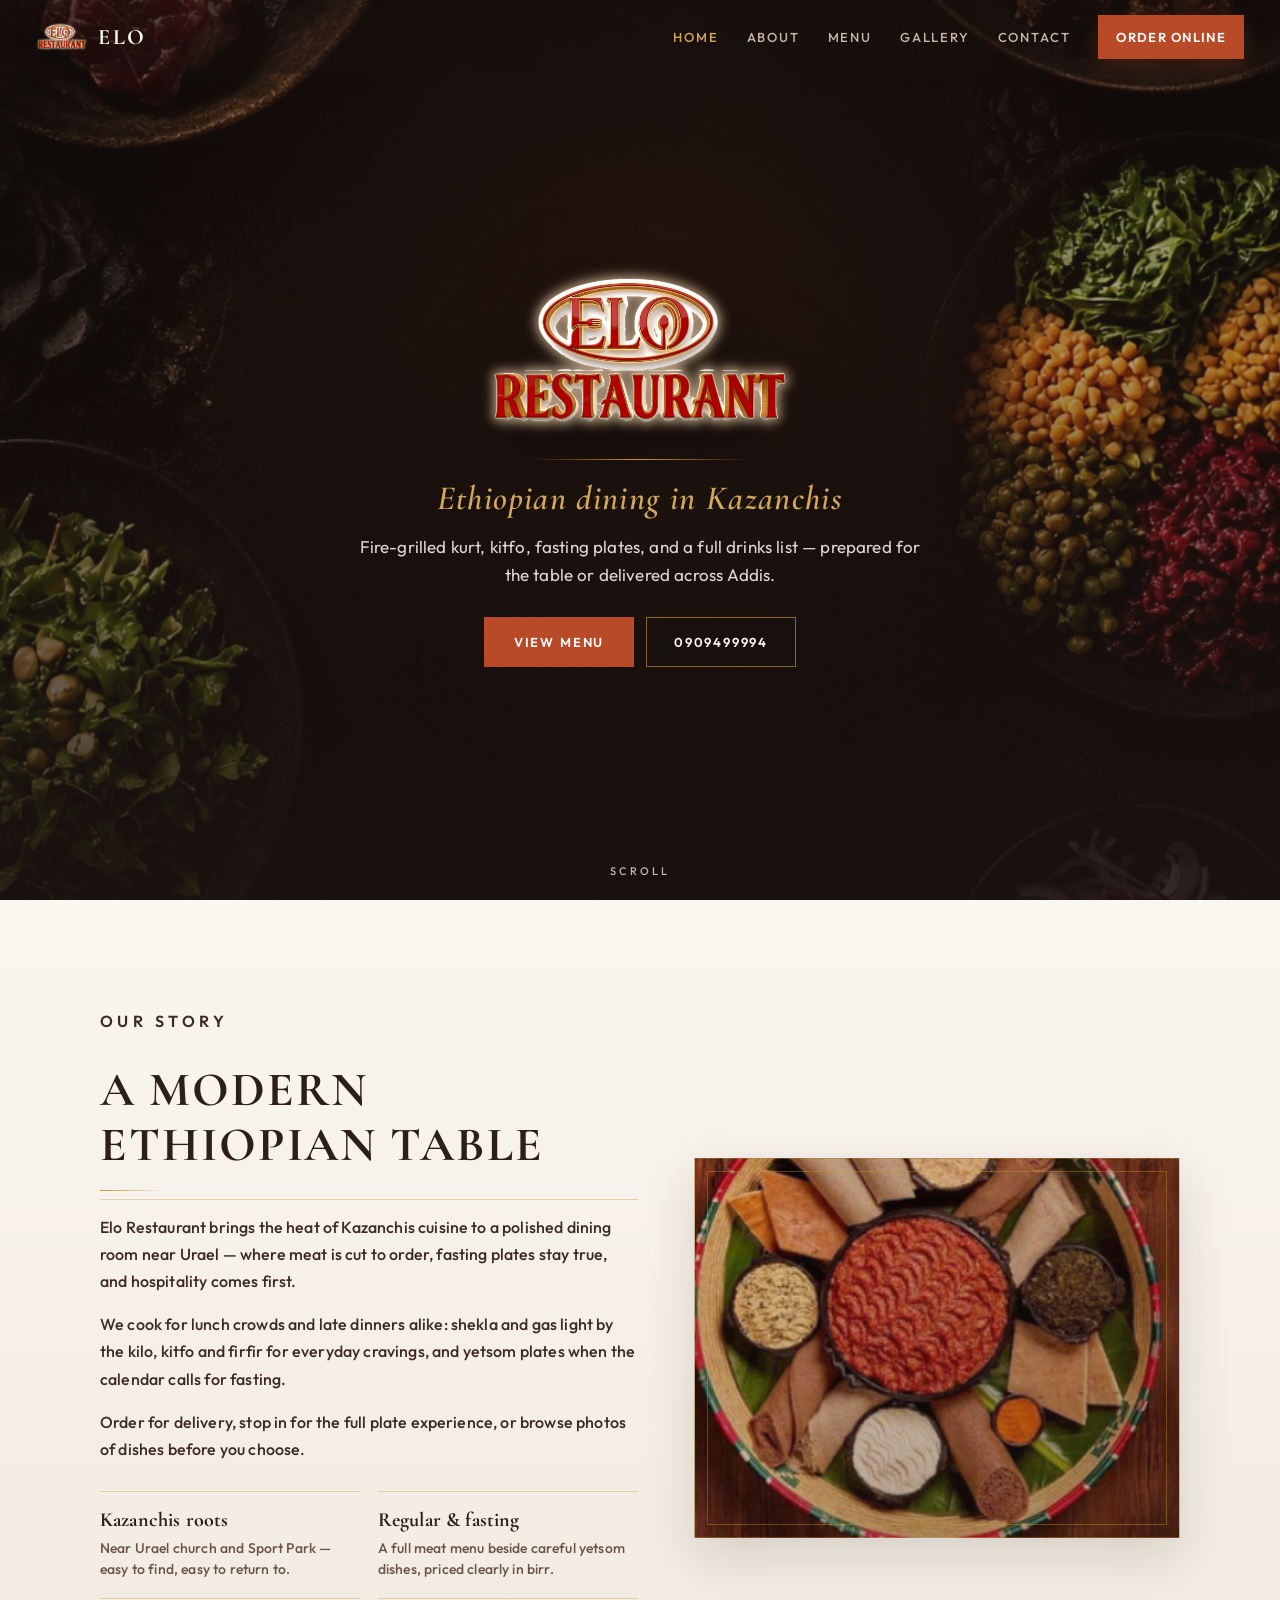
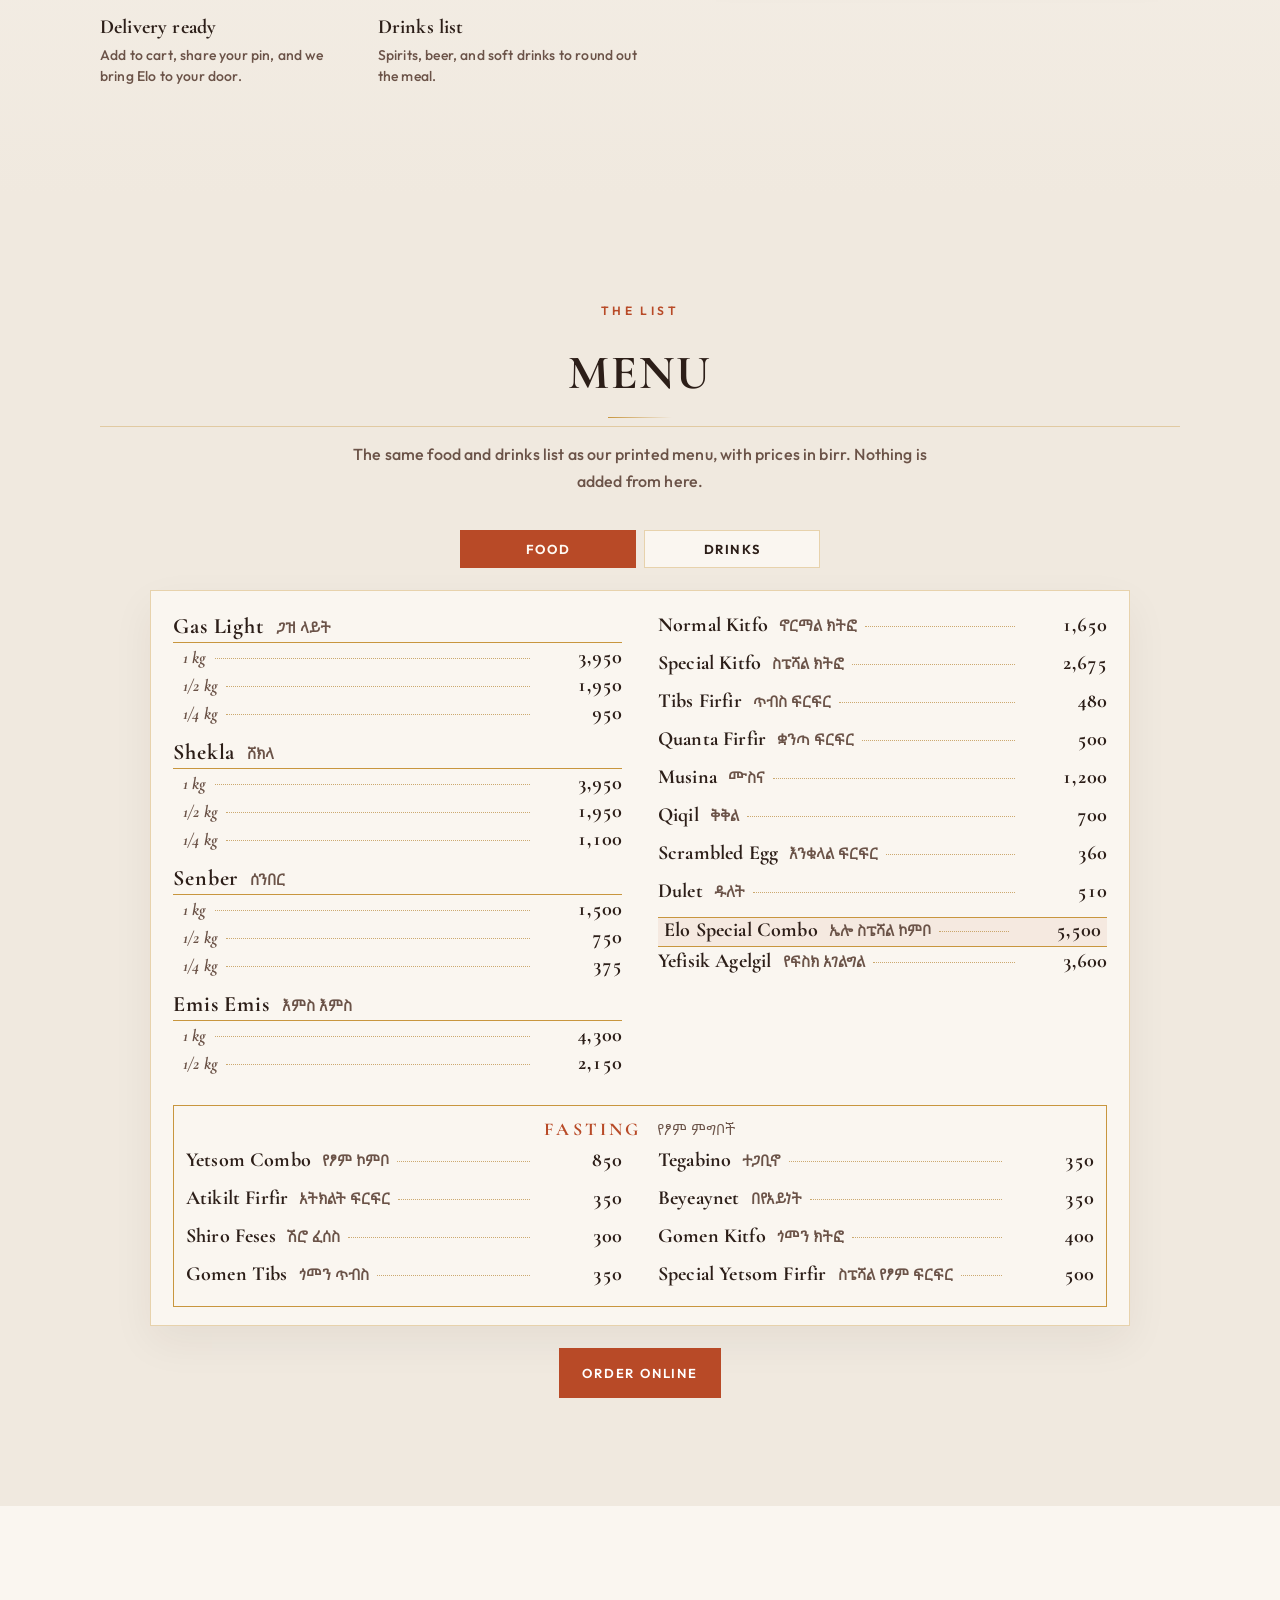
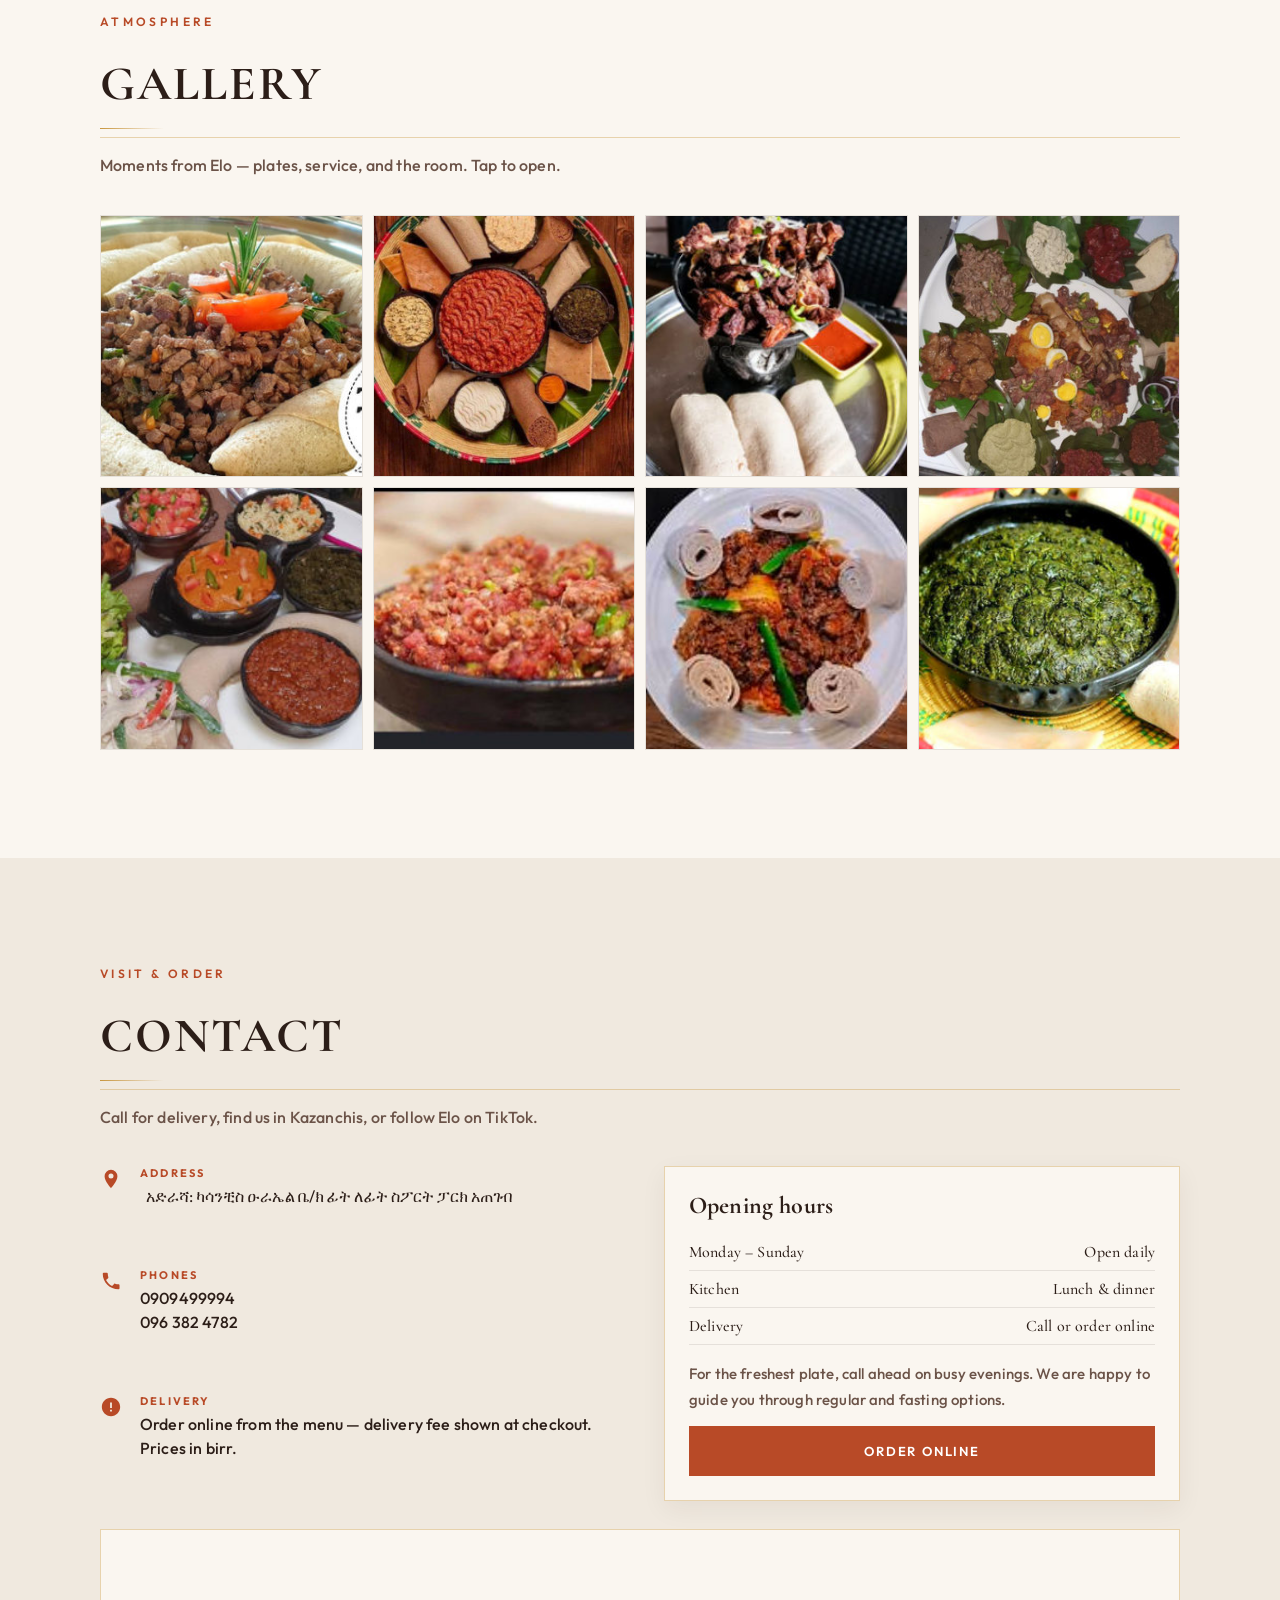
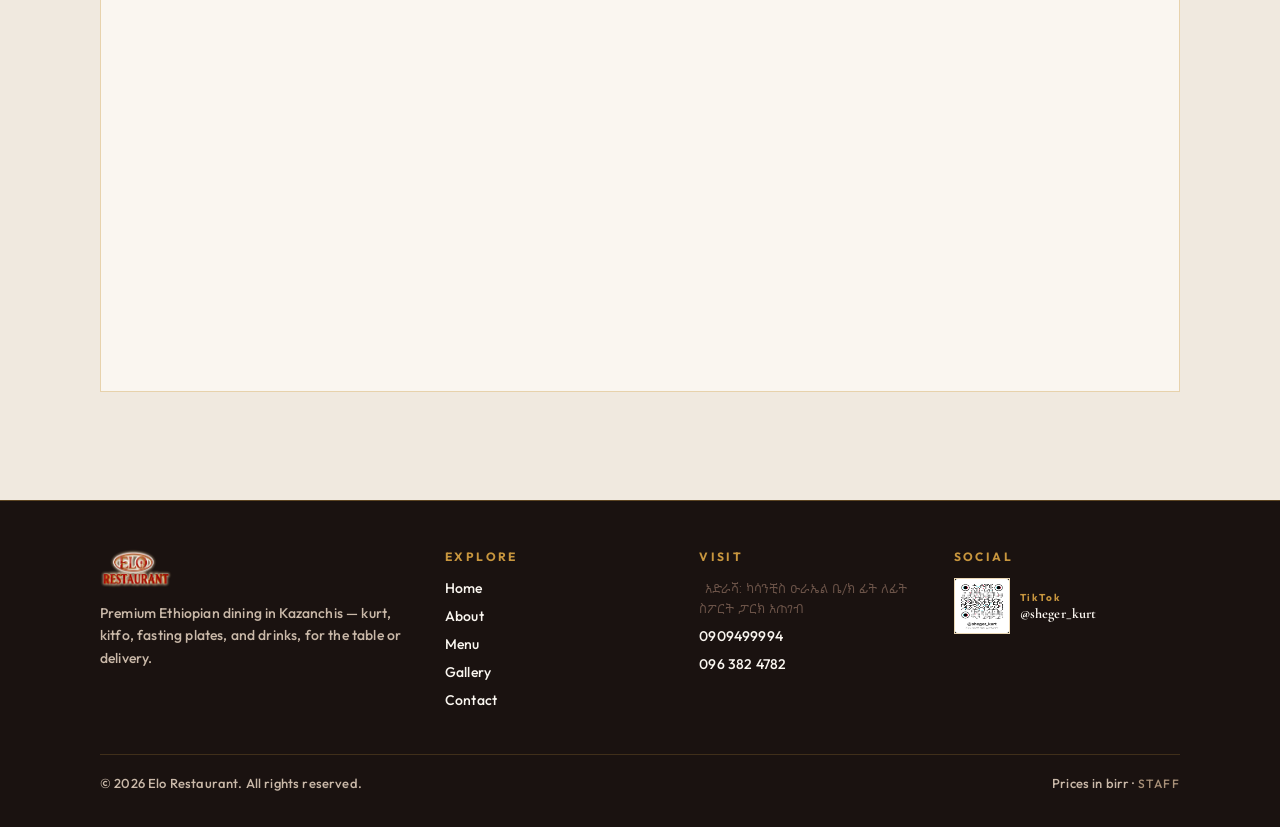
==== commit 1a1aa6f3: "Move online ordering to its own page so the homepage stays a menu. Co-authored-by: Cursor <cursorage" ====
--- a/site/index.html
+++ b/site/index.html
@@ -9,1445 +9,8 @@
 <link rel="preconnect" href="https://fonts.googleapis.com">
 <link rel="preconnect" href="https://fonts.gstatic.com" crossorigin>
 <link href="https://fonts.googleapis.com/css2?family=Cormorant+Garamond:ital,wght@0,500;0,600;0,700;1,500;1,600&family=Outfit:wght@400;500;600;700&display=swap" rel="stylesheet">
-<style>
-  @font-face { font-family: "Constantia"; src: url("fonts/constantia.ttf") format("truetype"); font-weight: 400; }
-  @font-face { font-family: "Constantia"; src: url("fonts/constantia-bold.ttf") format("truetype"); font-weight: 700; }
-  @font-face { font-family: "CormorantLocal"; src: url("fonts/cormorant-500.ttf") format("truetype"); font-weight: 500; }
-  @font-face { font-family: "CormorantLocal"; src: url("fonts/cormorant-500i.ttf") format("truetype"); font-weight: 500; font-style: italic; }
-  @font-face { font-family: "CormorantLocal"; src: url("fonts/cormorant-600.ttf") format("truetype"); font-weight: 600; }
-  @font-face { font-family: "CormorantLocal"; src: url("fonts/cormorant-700.ttf") format("truetype"); font-weight: 700; }
-  @font-face { font-family: "Ebrima"; src: url("fonts/ebrima.ttf") format("truetype"); }
-
-  :root {
-    /* Warm Heritage & Spice — 60/30/10 */
-    --ivory: #FAF6F0;
-    --ivory-deep: #F0E9DF;
-    --espresso: #2C1E18;
-    --espresso-soft: #3D2A22;
-    --terracotta: #B84A27;
-    --terracotta-deep: #963c1f;
-    --gold: #C8963E;
-    --gold-bright: #D4A85A;
-    --gold-deep: #A67A32;
-    --gold-line: rgba(200, 150, 62, 0.38);
-    --gold-line-strong: rgba(200, 150, 62, 0.58);
-    --mute: #6B5348;
-    --text: #2C1E18;
-    --cream: #FAF6F0;
-    --red: #B84A27;
-    --red-deep: #963c1f;
-    --ink: #FAF6F0;
-    --ink-soft: #F0E9DF;
-    --panel: #FFFFFF;
-    --panel-elev: #FAF6F0;
-    --dark: #1A1210;
-    --dark-soft: #2C1E18;
-    --on-dark: #FAF6F0;
-    --on-dark-mute: #C9B8A8;
-    --header-h: 74px;
-    --radius: 2px;
-    --ease: cubic-bezier(0.22, 1, 0.36, 1);
-    --display: "Cormorant Garamond", CormorantLocal, Constantia, Georgia, serif;
-    --ui: Outfit, Constantia, system-ui, sans-serif;
-  }
-
-  * { box-sizing: border-box; margin: 0; padding: 0; }
-  html { scroll-behavior: smooth; }
-  body {
-    font-family: var(--display);
-    font-weight: 500;
-    background: var(--ivory);
-    color: var(--text);
-    min-height: 100vh;
-    letter-spacing: 0.01em;
-    -webkit-font-smoothing: antialiased;
-  }
-  button, input, textarea, select { font: inherit; color: inherit; }
-  ::selection { background: rgba(184, 74, 39, 0.28); color: var(--espresso); }
-  img { max-width: 100%; display: block; }
-  a { color: var(--espresso); }
-  section[hidden], h2[hidden], .plate[hidden], .feature[hidden], .drink[hidden],
-  .cat-block[hidden], .item[hidden], .size[hidden], nav.cats[hidden],
-  .search-status[hidden], form.search .clear[hidden], .phone[hidden] { display: none; }
-
-  /* —— Site header —— */
-  .site-header {
-    position: fixed;
-    inset: 0 0 auto 0;
-    z-index: 40;
-    height: var(--header-h);
-    display: flex;
-    align-items: center;
-    gap: 16px;
-    padding: 0 clamp(16px, 3vw, 36px);
-    background: rgba(26, 18, 16, 0.42);
-    border-bottom: 1px solid transparent;
-    backdrop-filter: blur(0px);
-    transition: background 0.35s var(--ease), border-color 0.35s, backdrop-filter 0.35s, box-shadow 0.35s;
-  }
-  .site-header.is-scrolled {
-    background: rgba(44, 30, 24, 0.96);
-    border-bottom-color: var(--gold-line);
-    backdrop-filter: blur(16px) saturate(1.1);
-    box-shadow: 0 10px 32px rgba(44, 30, 24, 0.22);
-  }
-  .brand-link {
-    display: flex;
-    align-items: center;
-    gap: 10px;
-    text-decoration: none;
-    flex: 0 0 auto;
-    z-index: 2;
-  }
-  .brand-link img {
-    width: 52px;
-    height: 52px;
-    object-fit: contain;
-    filter: drop-shadow(0 4px 12px rgba(0, 0, 0, 0.45));
-  }
-  .brand-link span {
-    font-family: var(--display);
-    font-weight: 700;
-    font-size: 22px;
-    letter-spacing: 0.12em;
-    text-transform: uppercase;
-    color: var(--on-dark);
-  }
-  .nav-toggle {
-    display: none;
-    margin-left: auto;
-    width: 44px;
-    height: 44px;
-    border: 1px solid var(--gold-line-strong);
-    background: transparent;
-    color: var(--on-dark);
-    cursor: pointer;
-    position: relative;
-    z-index: 2;
-  }
-  .nav-toggle span,
-  .nav-toggle span:before,
-  .nav-toggle span:after {
-    display: block;
-    width: 18px;
-    height: 1.5px;
-    margin: 0 auto;
-    background: currentColor;
-    position: relative;
-    transition: transform 0.25s var(--ease);
-  }
-  .nav-toggle span:before,
-  .nav-toggle span:after {
-    content: "";
-    position: absolute;
-    left: 0;
-  }
-  .nav-toggle span:before { top: -6px; }
-  .nav-toggle span:after { top: 6px; }
-  body.nav-open .nav-toggle span { background: transparent; }
-  body.nav-open .nav-toggle span:before { top: 0; transform: rotate(45deg); }
-  body.nav-open .nav-toggle span:after { top: 0; transform: rotate(-45deg); }
-
-  .site-nav {
-    display: flex;
-    align-items: center;
-    gap: 4px;
-    margin-left: auto;
-    list-style: none;
-  }
-  .site-nav a {
-    text-decoration: none;
-    color: var(--on-dark-mute);
-    font-family: var(--ui);
-    font-weight: 500;
-    font-size: 13px;
-    letter-spacing: 0.14em;
-    text-transform: uppercase;
-    padding: 10px 12px;
-    transition: color 0.2s;
-  }
-  .site-nav a:hover,
-  .site-nav a[aria-current="true"] { color: var(--gold-bright); }
-  .order-cta {
-    flex: 0 0 auto;
-    min-height: 44px;
-    border: 0;
-    background: var(--terracotta);
-    color: #fff;
-    font-family: var(--ui);
-    font-weight: 600;
-    font-size: 13px;
-    letter-spacing: 0.1em;
-    text-transform: uppercase;
-    padding: 0 18px;
-    cursor: pointer;
-    text-decoration: none;
-    display: inline-flex;
-    align-items: center;
-    justify-content: center;
-    box-shadow: 0 8px 22px rgba(184, 74, 39, 0.28);
-    transition: background 0.2s, transform 0.2s;
-  }
-  .order-cta:hover { background: var(--terracotta-deep); transform: translateY(-1px); }
-
-  /* —— Hero —— */
-  .hero {
-    position: relative;
-    min-height: 100svh;
-    display: flex;
-    flex-direction: column;
-    align-items: center;
-    justify-content: center;
-    text-align: center;
-    padding: calc(var(--header-h) + 28px) 24px 72px;
-    overflow: hidden;
-  }
-  .hero-bg {
-    position: absolute;
-    inset: 0;
-    background: #1a1210 url("food-bg.png") center / cover no-repeat;
-    transform: scale(1.04);
-    animation: heroZoom 18s ease-in-out infinite alternate;
-  }
-  .hero-bg:before {
-    content: "";
-    position: absolute;
-    inset: 0;
-    background:
-      linear-gradient(180deg, rgba(26, 18, 16, 0.55) 0%, rgba(44, 30, 24, 0.38) 40%, rgba(26, 18, 16, 0.9) 100%),
-      radial-gradient(ellipse at 50% 30%, rgba(184, 74, 39, 0.16), transparent 55%);
-  }
-  .hero-bg:after {
-    content: "";
-    position: absolute;
-    inset: 0;
-    opacity: 0.06;
-    background-image: url("data:image/svg+xml,%3Csvg viewBox='0 0 200 200' xmlns='http://www.w3.org/2000/svg'%3E%3Cfilter id='n'%3E%3CfeTurbulence type='fractalNoise' baseFrequency='0.85' numOctaves='3' stitchTiles='stitch'/%3E%3C/filter%3E%3Crect width='100%25' height='100%25' filter='url(%23n)'/%3E%3C/svg%3E");
-    background-size: 180px;
-    mix-blend-mode: soft-light;
-    pointer-events: none;
-  }
-  .hero-inner { position: relative; z-index: 1; max-width: 820px; }
-  .hero-logo {
-    width: min(320px, 74vw);
-    height: auto;
-    margin: 0 auto 22px;
-    filter: drop-shadow(0 16px 40px rgba(0, 0, 0, 0.55));
-    animation: brandIn 1.1s var(--ease) both;
-  }
-  .hero-rule {
-    width: min(220px, 50%);
-    height: 1px;
-    margin: 18px auto;
-    background: linear-gradient(90deg, transparent, var(--gold), transparent);
-    transform-origin: center;
-    animation: barGrow 0.9s var(--ease) 0.25s both;
-  }
-  .hero h1 {
-    font-family: var(--display);
-    font-weight: 600;
-    font-style: italic;
-    font-size: clamp(22px, 4.2vw, 34px);
-    color: var(--gold-bright);
-    letter-spacing: 0.04em;
-    margin: 0 0 14px;
-    animation: brandIn 1.1s var(--ease) 0.16s both;
-  }
-  .hero .lede {
-    max-width: 34em;
-    margin: 0 auto 28px;
-    font-family: var(--ui);
-    font-size: clamp(15px, 2.2vw, 17px);
-    font-weight: 400;
-    line-height: 1.65;
-    color: rgba(250, 246, 240, 0.88);
-    animation: brandIn 1.1s var(--ease) 0.24s both;
-  }
-  .hero-actions {
-    display: flex;
-    flex-wrap: wrap;
-    gap: 12px;
-    justify-content: center;
-    animation: brandIn 1.1s var(--ease) 0.32s both;
-  }
-  .btn-primary, .btn-ghost {
-    min-height: 50px;
-    min-width: 150px;
-    padding: 0 22px;
-    font-family: var(--ui);
-    font-weight: 600;
-    font-size: 13px;
-    letter-spacing: 0.14em;
-    text-transform: uppercase;
-    cursor: pointer;
-    text-decoration: none;
-    display: inline-flex;
-    align-items: center;
-    justify-content: center;
-    transition: transform 0.2s var(--ease), filter 0.2s;
-  }
-  .btn-primary {
-    border: 1px solid var(--terracotta);
-    background: var(--terracotta);
-    color: #fff;
-  }
-  .btn-ghost {
-    border: 1px solid rgba(200, 150, 62, 0.65);
-    background: transparent;
-    color: var(--on-dark);
-  }
-  .btn-primary:hover { background: var(--terracotta-deep); border-color: var(--terracotta-deep); transform: translateY(-2px); }
-  .btn-ghost:hover { border-color: var(--gold); color: var(--gold-bright); transform: translateY(-2px); }
-  .hero-scroll {
-    position: absolute;
-    bottom: 22px;
-    left: 50%;
-    transform: translateX(-50%);
-    z-index: 1;
-    font-family: var(--ui);
-    font-size: 11px;
-    letter-spacing: 0.28em;
-    text-transform: uppercase;
-    color: var(--on-dark-mute);
-    text-decoration: none;
-    animation: floatY 2.4s ease-in-out infinite;
-  }
-
-  @keyframes brandIn {
-    from { opacity: 0; transform: translateY(16px); }
-    to { opacity: 1; transform: none; }
-  }
-  @keyframes barGrow {
-    from { transform: scaleX(0); opacity: 0; }
-    to { transform: scaleX(1); opacity: 1; }
-  }
-  @keyframes heroZoom {
-    from { transform: scale(1.04); }
-    to { transform: scale(1.1); }
-  }
-  @keyframes floatY {
-    0%, 100% { transform: translate(-50%, 0); opacity: 0.7; }
-    50% { transform: translate(-50%, 6px); opacity: 1; }
-  }
-  @keyframes rise {
-    from { opacity: 0; transform: translateY(18px); }
-    to { opacity: 1; transform: none; }
-  }
-  @keyframes shimmer {
-    0%, 100% { opacity: 0.55; }
-    50% { opacity: 1; }
-  }
-
-  /* —— Sections —— */
-  .band {
-    position: relative;
-    padding: clamp(64px, 10vw, 108px) clamp(18px, 4vw, 40px);
-  }
-  .band-inner { max-width: 1080px; margin: 0 auto; }
-  .band-kicker {
-    font-family: var(--ui);
-    font-size: 12px;
-    font-weight: 600;
-    letter-spacing: 0.28em;
-    text-transform: uppercase;
-    color: var(--terracotta);
-    margin-bottom: 12px;
-  }
-  .band-title {
-    font-family: var(--display);
-    font-weight: 700;
-    font-size: clamp(32px, 5vw, 48px);
-    letter-spacing: 0.04em;
-    color: var(--espresso);
-    line-height: 1.15;
-    margin-bottom: 14px;
-  }
-  .band-title::after {
-    content: "";
-    display: block;
-    width: 64px;
-    height: 1px;
-    margin-top: 16px;
-    background: linear-gradient(90deg, var(--gold), transparent);
-  }
-  .band-lede {
-    max-width: 36em;
-    font-family: var(--ui);
-    font-size: 16px;
-    line-height: 1.65;
-    color: var(--mute);
-    margin-bottom: 36px;
-  }
-  .reveal {
-    opacity: 0;
-    transform: translateY(22px);
-    transition: opacity 0.7s var(--ease), transform 0.7s var(--ease);
-  }
-  .reveal.is-in { opacity: 1; transform: none; }
-
-  /* About */
-  #about {
-    background:
-      linear-gradient(180deg, var(--ivory) 0%, var(--ivory-deep) 100%);
-  }
-  .about-grid {
-    display: grid;
-    grid-template-columns: 1.05fr 0.95fr;
-    gap: clamp(28px, 5vw, 56px);
-    align-items: center;
-  }
-  .about-copy p {
-    font-family: var(--ui);
-    font-size: 16px;
-    line-height: 1.7;
-    color: var(--espresso-soft);
-    margin-bottom: 16px;
-  }
-  .about-visual {
-    position: relative;
-    min-height: 380px;
-    background:
-      linear-gradient(145deg, rgba(44, 30, 24, 0.08), rgba(44, 30, 24, 0.35)),
-      url("photos/special-kitfo.jpg") center / cover no-repeat;
-    border: 1px solid var(--gold-line);
-    box-shadow: 0 18px 48px rgba(44, 30, 24, 0.14);
-  }
-  .about-visual:before {
-    content: "";
-    position: absolute;
-    inset: 12px;
-    border: 1px solid rgba(200, 150, 62, 0.4);
-    pointer-events: none;
-  }
-  .about-points {
-    display: grid;
-    grid-template-columns: 1fr 1fr;
-    gap: 18px;
-    margin-top: 28px;
-  }
-  .about-points article {
-    padding: 16px 0 0;
-    border-top: 1px solid var(--gold-line);
-  }
-  .about-points h3 {
-    font-family: var(--display);
-    font-size: 20px;
-    font-weight: 700;
-    color: var(--espresso);
-    margin-bottom: 6px;
-  }
-  .about-points p {
-    font-family: var(--ui);
-    font-size: 14px;
-    line-height: 1.5;
-    color: var(--mute);
-    margin: 0;
-  }
-
-  /* Menu */
-  #menu,
-  #order {
-    background: var(--ivory-deep);
-  }
-  .book-switch {
-    display: flex;
-    justify-content: center;
-    gap: 8px;
-    margin: 0 auto 22px;
-    max-width: 360px;
-  }
-  .book-switch button {
-    flex: 1;
-    border: 1px solid var(--gold-line);
-    background: var(--ivory);
-    color: var(--espresso);
-    font-family: var(--ui);
-    font-weight: 650;
-    letter-spacing: 0.12em;
-    text-transform: uppercase;
-    font-size: 13px;
-    padding: 10px 12px;
-    cursor: pointer;
-  }
-  .book-switch button[aria-pressed="true"] {
-    background: var(--terracotta);
-    border-color: var(--terracotta);
-    color: #fffaf3;
-  }
-  .menu-book {
-    max-width: 980px;
-    margin: 0 auto;
-    background: var(--ivory);
-    color: var(--espresso);
-    border: 1px solid var(--gold-line);
-    padding: 22px 22px 18px;
-    box-shadow: 0 16px 40px rgba(44, 30, 24, 0.06);
-  }
-  .book-cols {
-    display: grid;
-    grid-template-columns: 1fr 1fr;
-    gap: 8px 36px;
-  }
-  .book-group { margin: 0 0 10px; }
-  .book-group h3 {
-    margin: 0 0 2px;
-    padding-bottom: 3px;
-    border-bottom: 1px solid var(--gold);
-    font-family: var(--display);
-    font-size: 22px;
-    font-weight: 700;
-    letter-spacing: 0.04em;
-    color: var(--espresso);
-  }
-  .book-group h3 .am {
-    font-family: Ebrima, sans-serif;
-    font-size: 15px;
-    font-weight: 700;
-    margin-left: 6px;
-    letter-spacing: 0;
-  }
-  .book-row {
-    display: flex;
-    align-items: baseline;
-    gap: 8px;
-    min-height: 28px;
-  }
-  .book-row.is-size { padding-left: 10px; }
-  .book-row.is-size .book-name {
-    font-style: italic;
-    color: #6b5348;
-    font-size: 17px;
-  }
-  .book-name {
-    font-family: var(--display);
-    font-weight: 700;
-    font-size: 20px;
-    line-height: 1.25;
-  }
-  .book-name .am {
-    font-family: Ebrima, sans-serif;
-    font-size: 15px;
-    font-weight: 700;
-    margin-left: 6px;
-    color: #6b5348;
-  }
-  .book-dots {
-    flex: 1;
-    border-bottom: 1px dotted rgba(184, 137, 58, 0.7);
-    transform: translateY(-4px);
-    min-width: 12px;
-  }
-  .book-price {
-    font-family: var(--display);
-    font-weight: 700;
-    font-size: 20px;
-    font-variant-numeric: tabular-nums;
-    min-width: 4.2em;
-    text-align: right;
-    color: var(--espresso);
-  }
-  .book-feature {
-    border-top: 1px solid var(--gold);
-    border-bottom: 1px solid var(--gold);
-    background: rgba(184, 74, 39, 0.08);
-    padding: 0 6px;
-    margin: 2px 0;
-  }
-  .book-fast {
-    margin-top: 16px;
-    padding: 12px 12px 6px;
-    border: 1px solid var(--gold);
-  }
-  .book-fast > h3 {
-    text-align: center;
-    margin: 0 0 8px;
-    font-family: var(--display);
-    font-size: 18px;
-    letter-spacing: 0.18em;
-    color: var(--terracotta);
-  }
-  .book-fast > h3 .am {
-    font-family: Ebrima, sans-serif;
-    letter-spacing: 0;
-    font-size: 15px;
-    margin-left: 8px;
-    color: #6b5348;
-  }
-  .book-order {
-    text-align: center;
-    margin: 22px 0 0;
-  }
-  .tag-off { font-size: 12px; letter-spacing: 0.04em; color: var(--terracotta); margin-left: 6px; }
-  @media (max-width: 760px) {
-    .book-cols { grid-template-columns: 1fr; gap: 4px; }
-    .menu-book { padding: 16px 14px 12px; }
-    .book-name, .book-price { font-size: 18px; }
-  }
-  .menu-shell {
-    max-width: 820px;
-    margin: 0 auto;
-  }
-  .menu-head { text-align: center; margin-bottom: 28px; }
-  .menu-head .band-title::after { margin-left: auto; margin-right: auto; }
-  .menu-head .band-lede { margin-left: auto; margin-right: auto; }
-
-  .dock {
-    position: sticky;
-    top: var(--header-h);
-    z-index: 15;
-    background: rgba(250, 246, 240, 0.96);
-    backdrop-filter: blur(14px);
-    border: 1px solid var(--gold-line);
-    margin-bottom: 8px;
-    box-shadow: 0 8px 24px rgba(44, 30, 24, 0.06);
-  }
-  nav.tabs {
-    display: flex;
-    border-bottom: 1px solid rgba(200, 150, 62, 0.28);
-  }
-  nav.tabs button {
-    flex: 1;
-    border: 0;
-    background: transparent;
-    color: var(--mute);
-    font-family: var(--ui);
-    font-weight: 600;
-    letter-spacing: 0.2em;
-    font-size: 13px;
-    text-transform: uppercase;
-    padding: 16px 8px;
-    cursor: pointer;
-    transition: color 0.25s, background 0.25s;
-  }
-  nav.tabs button:hover { color: var(--espresso); }
-  nav.tabs button[aria-selected="true"] {
-    color: var(--espresso);
-    background: transparent;
-    box-shadow: inset 0 -2px 0 var(--terracotta);
-  }
-  form.search {
-    display: flex;
-    gap: 8px;
-    padding: 12px 14px 0;
-  }
-  form.search input {
-    flex: 1;
-    min-width: 0;
-    min-height: 46px;
-    border: 1px solid rgba(44, 30, 24, 0.22);
-    border-radius: 0;
-    background: var(--panel);
-    color: var(--espresso);
-    font-family: var(--ui);
-    font-size: 15px;
-    padding: 8px 16px;
-    outline: none;
-  }
-  form.search input:focus {
-    border-color: var(--terracotta);
-    box-shadow: 0 0 0 3px rgba(184, 74, 39, 0.12);
-  }
-  form.search input::placeholder { color: #9a8578; }
-  form.search button {
-    flex: 0 0 auto;
-    min-height: 46px;
-    border: 1px solid var(--espresso);
-    background: transparent;
-    color: var(--espresso);
-    font-family: var(--ui);
-    font-weight: 700;
-    font-size: 13px;
-    letter-spacing: 0.08em;
-    text-transform: uppercase;
-    padding: 8px 16px;
-    cursor: pointer;
-  }
-  form.search button:hover { border-color: var(--terracotta); color: var(--terracotta); }
-  form.search .clear {
-    background: transparent;
-    color: var(--mute);
-    border: 1px solid rgba(44, 30, 24, 0.22);
-  }
-  .sr {
-    position: absolute;
-    width: 1px; height: 1px;
-    overflow: hidden; clip: rect(0, 0, 0, 0);
-  }
-  .search-status {
-    margin: 14px 0 0;
-    color: var(--espresso);
-    font-family: var(--ui);
-    font-size: 14px;
-  }
-  .search-status button {
-    margin-left: 8px;
-    min-height: 40px;
-    border: 1px solid rgba(44, 30, 24, 0.28);
-    background: transparent;
-    color: var(--espresso);
-    font-family: var(--ui);
-    font-weight: 600;
-    font-size: 13px;
-    padding: 8px 14px;
-    cursor: pointer;
-  }
-  nav.cats {
-    display: flex;
-    gap: 8px;
-    overflow-x: auto;
-    padding: 12px 14px 14px;
-    scrollbar-width: none;
-  }
-  nav.cats::-webkit-scrollbar { display: none; }
-  nav.cats button {
-    flex: 0 0 auto;
-    min-height: 40px;
-    border: 1px solid rgba(44, 30, 24, 0.22);
-    background: transparent;
-    color: var(--espresso);
-    font-family: var(--ui);
-    font-weight: 600;
-    font-size: 13px;
-    letter-spacing: 0.06em;
-    padding: 8px 16px;
-    cursor: pointer;
-  }
-  nav.cats button:hover { border-color: var(--gold); color: var(--espresso); }
-  nav.cats button[aria-current="true"] {
-    background: var(--espresso);
-    color: var(--ivory);
-    border-color: var(--espresso);
-  }
-
-  .menu-panels { padding: 8px 4px 24px; }
-  h2 {
-    margin: 28px 0 12px;
-    padding-bottom: 8px;
-    border-bottom: 1px solid var(--gold-line);
-    font-family: var(--display);
-    font-size: 13px;
-    font-weight: 700;
-    letter-spacing: 0.24em;
-    text-transform: uppercase;
-    color: var(--terracotta);
-  }
-  h2 span, .am {
-    font-family: Ebrima, sans-serif;
-    letter-spacing: 0;
-    text-transform: none;
-    font-weight: 400;
-    font-size: 13px;
-    color: var(--mute);
-    margin-left: 6px;
-  }
-  .section-label, .fast-label {
-    margin: 28px 0 16px;
-    text-align: center;
-    letter-spacing: 0.3em;
-    font-family: var(--display);
-    font-size: 14px;
-    font-weight: 700;
-    color: var(--espresso);
-    text-transform: uppercase;
-  }
-  .fast-label { animation: shimmer 3.5s ease-in-out infinite; }
-  .section-label span, .fast-label span {
-    display: inline-block;
-    margin-left: 8px;
-    font-family: Ebrima, sans-serif;
-    letter-spacing: 0;
-    text-transform: none;
-    font-weight: 400;
-    font-size: 13px;
-    color: var(--mute);
-  }
-  .section-label::after, .fast-label::after {
-    content: "";
-    display: block;
-    width: min(220px, 56%);
-    height: 1px;
-    margin: 10px auto 0;
-    background: linear-gradient(90deg, transparent, var(--gold), transparent);
-  }
-  .cat-block { scroll-margin-top: calc(var(--header-h) + 140px); }
-
-  .item, .size {
-    display: flex;
-    align-items: center;
-    justify-content: space-between;
-    gap: 12px;
-    padding: 12px 0;
-    border-bottom: 1px solid rgba(44, 30, 24, 0.1);
-    flex-wrap: wrap;
-  }
-  .yours { flex: 1 0 100%; margin: 0; font-size: 13px; color: var(--mute); font-style: italic; }
-  .tag-off { margin-left: 6px; font-size: 12px; color: #9a8578; text-transform: none; letter-spacing: 0; }
-  .unavailable { opacity: 0.42; }
-  .item .name, .size .name {
-    font-family: var(--display);
-    font-weight: 700;
-    font-size: 19px;
-    color: var(--espresso);
-  }
-  .price {
-    font-family: var(--display);
-    font-weight: 700;
-    font-size: 19px;
-    color: var(--terracotta);
-    white-space: nowrap;
-    font-variant-numeric: tabular-nums;
-  }
-  .size .name { font-size: 16px; font-style: italic; color: var(--espresso-soft); font-weight: 600; }
-
-  .plate {
-    display: grid;
-    grid-template-columns: 112px 1fr;
-    gap: 14px;
-    align-items: center;
-    margin: 18px 0 6px;
-    padding: 12px;
-    background: var(--ivory);
-    border: 1px solid rgba(44, 30, 24, 0.1);
-    box-shadow: 0 4px 16px rgba(44, 30, 24, 0.05);
-    transition: border-color 0.25s, transform 0.25s var(--ease), box-shadow 0.25s;
-  }
-  .plate:hover {
-    border-color: rgba(200, 150, 62, 0.55);
-    box-shadow: 0 10px 28px rgba(44, 30, 24, 0.1);
-    transform: translateY(-1px);
-  }
-  .plate > img, .plate > .no-photo, .plate > .shot {
-    width: 112px;
-    height: 88px;
-    object-fit: cover;
-    display: block;
-    cursor: pointer;
-    border: 1px solid rgba(44, 30, 24, 0.12);
-  }
-  .plate > .no-photo { cursor: default; background: var(--ivory-deep); }
-  .plate > .shot { position: relative; overflow: hidden; padding: 0; background: var(--espresso); }
-  .shot-view { width: 100%; height: 100%; overflow: hidden; touch-action: pan-y; }
-  .shot-track {
-    display: flex; width: 100%; height: 100%;
-    transition: transform 0.28s var(--ease); will-change: transform;
-  }
-  .shot-track img {
-    flex: 0 0 100%; width: 100%; height: 100%;
-    object-fit: cover; display: block; pointer-events: none;
-  }
-  .shot-dots {
-    position: absolute; left: 0; right: 0; bottom: 5px;
-    display: flex; justify-content: center; gap: 4px; z-index: 2; pointer-events: none;
-  }
-  .shot-dots button {
-    pointer-events: auto; width: 6px; height: 6px; padding: 0; border: 0;
-    border-radius: 50%; background: rgba(255, 255, 255, 0.35); cursor: pointer;
-  }
-  .shot-dots button[aria-current="true"] { background: var(--gold); }
-  .plate h2 { margin: 0 0 4px; border: 0; padding: 0; }
-  .plate .size { padding-left: 0; }
-  .feature .plate { margin: 0; background: transparent; border: 0; padding: 0; box-shadow: none; }
-  .feature .plate:hover { transform: none; }
-  .feature {
-    margin-top: 10px;
-    padding: 12px 14px 14px;
-    border: 1px solid var(--gold-line);
-    background: var(--ivory);
-    box-shadow: 0 4px 16px rgba(44, 30, 24, 0.05);
-  }
-
-  .add-btn {
-    margin-left: auto;
-    min-height: 36px;
-    border: 0;
-    background: var(--terracotta);
-    color: #fff;
-    font-family: var(--ui);
-    font-weight: 700;
-    font-size: 12px;
-    letter-spacing: 0.06em;
-    text-transform: uppercase;
-    padding: 6px 14px;
-    cursor: pointer;
-  }
-  .add-btn:hover { background: var(--terracotta-deep); }
-
-  /* Gallery */
-  #gallery {
-    background: var(--ivory);
-  }
-  .home-media-filters {
-    display: flex;
-    justify-content: center;
-    gap: 10px;
-    margin-bottom: 20px;
-  }
-  .home-media-filters button {
-    min-height: 42px;
-    border: 1px solid rgba(44, 30, 24, 0.22);
-    background: transparent;
-    color: var(--espresso);
-    font-family: var(--ui);
-    font-weight: 600;
-    font-size: 12px;
-    letter-spacing: 0.14em;
-    text-transform: uppercase;
-    padding: 8px 18px;
-    cursor: pointer;
-  }
-  .home-media-filters button[aria-pressed="true"] {
-    border-color: var(--espresso);
-    background: var(--espresso);
-    color: var(--ivory);
-  }
-  .home-gallery {
-    display: grid;
-    grid-template-columns: repeat(3, 1fr);
-    gap: 12px;
-  }
-  .home-gallery figure {
-    margin: 0;
-    position: relative;
-    aspect-ratio: 1;
-    border: 1px solid rgba(44, 30, 24, 0.12);
-    background: var(--espresso);
-    overflow: hidden;
-    cursor: pointer;
-    transition: transform 0.25s var(--ease), border-color 0.25s;
-  }
-  .home-gallery figure:hover {
-    transform: translateY(-3px);
-    border-color: var(--gold);
-  }
-  .home-gallery figure[hidden] { display: none; }
-  .home-gallery img, .home-gallery video {
-    width: 100%; height: 100%; object-fit: cover;
-  }
-  .home-gallery figure[data-type="video"]::after {
-    content: "";
-    position: absolute; left: 50%; top: 50%;
-    width: 44px; height: 44px; margin: -22px 0 0 -22px;
-    border-radius: 50%;
-    border: 1.5px solid rgba(200, 150, 62, 0.9);
-    background: rgba(26, 18, 16, 0.55);
-    pointer-events: none; z-index: 2;
-  }
-  .home-gallery figure[data-type="video"]::before {
-    content: "";
-    position: absolute; left: 50%; top: 50%;
-    width: 0; height: 0; margin: -7px 0 0 -4px;
-    border-style: solid; border-width: 8px 0 8px 14px;
-    border-color: transparent transparent transparent var(--gold-bright);
-    pointer-events: none; z-index: 3;
-  }
-  .home-gallery .kind {
-    position: absolute; left: 8px; top: 8px;
-    padding: 3px 8px;
-    border: 1px solid rgba(200, 150, 62, 0.55);
-    background: rgba(26, 18, 16, 0.78);
-    color: var(--gold-bright);
-    font-family: var(--ui);
-    font-size: 10px;
-    letter-spacing: 0.14em;
-    text-transform: uppercase;
-    font-weight: 700;
-    z-index: 4;
-  }
-  .home-gallery figcaption {
-    position: absolute; left: 0; right: 0; bottom: 0;
-    padding: 10px 10px 8px;
-    font-size: 13px; color: #fff;
-    background: linear-gradient(transparent, rgba(0, 0, 0, 0.82));
-  }
-  .home-gallery-empty {
-    margin: 0; padding: 36px 16px; text-align: center;
-    color: var(--mute); font-style: italic;
-  }
-  .home-gallery-empty[hidden] { display: none; }
-  .dish-mosaic {
-    display: grid;
-    grid-template-columns: repeat(4, 1fr);
-    gap: 10px;
-    margin-top: 28px;
-  }
-  .dish-mosaic img {
-    width: 100%;
-    aspect-ratio: 1;
-    object-fit: cover;
-    border: 1px solid rgba(44, 30, 24, 0.1);
-    filter: saturate(1.05);
-  }
-
-  /* Contact */
-  #contact {
-    background: var(--ivory-deep);
-  }
-  .contact-grid {
-    display: grid;
-    grid-template-columns: 1fr 1fr;
-    gap: clamp(28px, 5vw, 48px);
-  }
-  .contact-list {
-    list-style: none;
-    display: grid;
-    gap: 18px;
-  }
-  .contact-list li {
-    display: grid;
-    grid-template-columns: 28px 1fr;
-    gap: 12px;
-    align-items: start;
-  }
-  .contact-list svg { width: 22px; height: 22px; fill: var(--terracotta); margin-top: 2px; }
-  .contact-list strong {
-    display: block;
-    font-family: var(--ui);
-    font-size: 11px;
-    letter-spacing: 0.2em;
-    text-transform: uppercase;
-    color: var(--terracotta);
-    margin-bottom: 4px;
-  }
-  .contact-list a, .contact-list span {
-    font-family: var(--ui);
-    font-size: 16px;
-    line-height: 1.5;
-    color: var(--espresso);
-    text-decoration: none;
-  }
-  .contact-list a:hover { color: var(--terracotta); }
-  .hours-box {
-    padding: 24px;
-    border: 1px solid var(--gold-line);
-    background: var(--ivory);
-    box-shadow: 0 8px 24px rgba(44, 30, 24, 0.06);
-  }
-  .hours-box h3 {
-    font-family: var(--display);
-    font-size: 24px;
-    color: var(--espresso);
-    margin-bottom: 14px;
-  }
-  .hours-box p {
-    font-family: var(--ui);
-    font-size: 15px;
-    line-height: 1.7;
-    color: var(--mute);
-  }
-  .hours-box .row {
-    display: flex;
-    justify-content: space-between;
-    gap: 12px;
-    padding: 8px 0;
-    border-bottom: 1px solid rgba(44, 30, 24, 0.1);
-  }
-  .map-embed {
-    margin-top: 28px;
-    border: 1px solid var(--gold-line);
-    overflow: hidden;
-    aspect-ratio: 21 / 9;
-    background: var(--ivory);
-  }
-  .map-embed iframe { width: 100%; height: 100%; border: 0; filter: grayscale(0.15) contrast(1.02); }
-
-  /* Footer */
-  .site-footer {
-    border-top: 1px solid var(--gold-line);
-    background: var(--dark);
-    color: var(--on-dark);
-    padding: 48px clamp(18px, 4vw, 40px) 36px;
-  }
-  .footer-grid {
-    max-width: 1080px;
-    margin: 0 auto;
-    display: grid;
-    grid-template-columns: 1.4fr 1fr 1fr 1fr;
-    gap: 28px;
-  }
-  .footer-brand img {
-    width: 72px;
-    height: auto;
-    margin-bottom: 14px;
-  }
-  .footer-brand p {
-    font-family: var(--ui);
-    font-size: 14px;
-    line-height: 1.6;
-    color: var(--on-dark-mute);
-    max-width: 28em;
-  }
-  .site-footer h3 {
-    font-family: var(--ui);
-    font-size: 12px;
-    letter-spacing: 0.2em;
-    text-transform: uppercase;
-    color: var(--gold);
-    margin-bottom: 14px;
-  }
-  .site-footer ul { list-style: none; }
-  .site-footer li { margin-bottom: 8px; }
-  .site-footer a {
-    font-family: var(--ui);
-    font-size: 14px;
-    color: var(--on-dark);
-    text-decoration: none;
-  }
-  .site-footer a:hover { color: var(--gold-bright); }
-  .tik {
-    display: inline-flex;
-    align-items: center;
-    gap: 10px;
-    text-decoration: none;
-    color: var(--on-dark);
-  }
-  .tik img {
-    width: 56px; height: 56px;
-    background: #fff;
-    border: 1px solid var(--gold-line);
-  }
-  .tik b {
-    display: block;
-    font-family: var(--ui);
-    font-size: 10px;
-    letter-spacing: 0.18em;
-    color: var(--gold);
-  }
-  .tik em {
-    font-style: normal;
-    font-family: var(--display);
-    font-weight: 700;
-  }
-  .footer-bottom {
-    max-width: 1080px;
-    margin: 36px auto 0;
-    padding-top: 20px;
-    border-top: 1px solid rgba(200, 150, 62, 0.22);
-    display: flex;
-    justify-content: space-between;
-    gap: 16px;
-    flex-wrap: wrap;
-    font-family: var(--ui);
-    font-size: 13px;
-    color: var(--on-dark-mute);
-  }
-  a.staff {
-    color: #a89078;
-    font-size: 12px;
-    letter-spacing: 0.12em;
-    text-transform: uppercase;
-    text-decoration: none;
-  }
-  a.staff:hover { color: var(--gold); }
-
-  /* Cart / overlays (preserved) */
-  .cart-fab {
-    position: fixed;
-    right: 16px;
-    bottom: calc(20px + env(safe-area-inset-bottom));
-    z-index: 35;
-    min-width: 68px;
-    min-height: 68px;
-    border: 0;
-    border-radius: 999px;
-    background: var(--terracotta);
-    color: #fff;
-    font-family: var(--ui);
-    font-weight: 700;
-    letter-spacing: 0.06em;
-    font-size: 12px;
-    text-transform: uppercase;
-    box-shadow: 0 12px 32px rgba(44, 30, 24, 0.28), 0 0 0 4px rgba(184, 74, 39, 0.12);
-    cursor: pointer;
-  }
-  .cart-fab:hover { transform: scale(1.04); background: var(--terracotta-deep); }
-  .cart-fab[hidden] { display: none; }
-  .cart-fab b {
-    position: absolute; top: -4px; right: -4px;
-    min-width: 24px; height: 24px; border-radius: 999px;
-    background: var(--gold); color: var(--espresso);
-    display: inline-flex; align-items: center; justify-content: center;
-    font-size: 13px;
-  }
-  .cart-toast {
-    position: fixed;
-    left: 50%;
-    bottom: calc(100px + env(safe-area-inset-bottom));
-    transform: translateX(-50%);
-    z-index: 36;
-    background: var(--espresso);
-    border: 1px solid var(--gold-line);
-    color: var(--on-dark);
-    padding: 12px 20px;
-    font-family: var(--ui);
-    font-weight: 600;
-    letter-spacing: 0.04em;
-  }
-  .cart-toast[hidden] { display: none; }
-
-  .checkout {
-    position: fixed; inset: 0; z-index: 50;
-    background: var(--ivory);
-    overflow: auto;
-    padding: 20px 16px 48px;
-    animation: rise 0.35s var(--ease) both;
-  }
-  .checkout[hidden] { display: none; }
-  .checkout-card { max-width: 640px; margin: 0 auto; color: var(--espresso); padding: 8px 4px 24px; }
-  .checkout-top {
-    display: flex; justify-content: space-between; align-items: center;
-    margin-bottom: 16px; padding-bottom: 14px; border-bottom: 1px solid var(--gold-line);
-  }
-  .checkout h2 { margin: 28px 0 12px; letter-spacing: 0.18em; }
-  .order-line { padding: 14px 0; border-bottom: 1px solid rgba(44, 30, 24, 0.1); }
-  .order-line > div:first-child {
-    display: flex; justify-content: space-between; gap: 12px; margin-bottom: 8px; font-weight: 600;
-  }
-  .qty { display: flex; gap: 8px; align-items: center; }
-  .qty button, .checkout .ghost, #checkout-close, #checkout-back, #use-location, #place-order {
-    min-height: 42px;
-    border: 1px solid rgba(44, 30, 24, 0.28);
-    background: transparent;
-    color: var(--espresso);
-    font-family: var(--ui);
-    font-weight: 600;
-    padding: 6px 14px;
-    cursor: pointer;
-  }
-  #place-order {
-    width: 100%; margin-top: 18px; min-height: 52px;
-    border: 0;
-    background: var(--terracotta);
-    color: #fff; letter-spacing: 0.12em; text-transform: uppercase; font-size: 14px;
-  }
-  #place-order:hover { background: var(--terracotta-deep); }
-  #order-totals div { display: flex; justify-content: space-between; gap: 12px; padding: 8px 0; }
-  #order-totals .grand {
-    border-top: 1px solid var(--gold-line);
-    margin-top: 8px; padding-top: 14px; font-size: 20px; color: var(--espresso);
-  }
-  .empty-order { color: var(--mute); font-style: italic; }
-  #delivery-form label { display: block; margin: 14px 0; }
-  #delivery-form span {
-    display: block; margin-bottom: 6px; color: var(--terracotta);
-    letter-spacing: 0.06em; font-size: 13px; font-family: var(--ui); font-weight: 600;
-  }
-  #delivery-form input, #delivery-form textarea {
-    width: 100%; min-height: 46px;
-    border: 1px solid rgba(44, 30, 24, 0.22);
-    background: var(--panel);
-    color: var(--espresso);
-    font-family: var(--ui);
-    font-size: 16px;
-    padding: 10px 14px;
-    outline: none;
-  }
-  #delivery-form input:focus, #delivery-form textarea:focus {
-    border-color: var(--terracotta);
-    box-shadow: 0 0 0 3px rgba(184, 74, 39, 0.12);
-  }
-  #delivery-form textarea { min-height: 88px; }
-  .pay { display: grid; gap: 10px; margin: 12px 0; }
-  .pay label {
-    display: flex !important; align-items: center; gap: 12px; margin: 0 !important;
-    padding: 12px 14px; border: 1px solid rgba(44, 30, 24, 0.14);
-    background: var(--panel); cursor: pointer;
-  }
-  .pay label:has(input:checked) {
-    border-color: var(--terracotta);
-    background: rgba(184, 74, 39, 0.06);
-  }
-  .pay input { width: 20px; min-height: 0; accent-color: var(--terracotta); }
-  .loc-box {
-    margin: 16px 0; padding: 16px;
-    border: 1px solid var(--gold-line);
-    background: var(--panel);
-  }
-  .loc-box #use-location {
-    width: 100%; min-height: 48px; margin-top: 10px;
-    border: 1px solid var(--espresso);
-    background: transparent;
-    color: var(--espresso); letter-spacing: 0.04em;
-  }
-  .loc-box.ready { border-color: var(--terracotta); }
-  #map-link { display: inline-block; margin-top: 10px; color: var(--terracotta); }
-  #map-link[hidden] { display: none; }
-  #map-label, #order-status { color: var(--mute); margin: 8px 0; line-height: 1.45; font-family: var(--ui); }
-
-  .viewer, .home-lightbox {
-    position: fixed; inset: 0; z-index: 55;
-    display: flex; align-items: center; justify-content: center;
-    padding: 24px 16px;
-    background: rgba(0, 0, 0, 0.94);
-    animation: rise 0.3s var(--ease) both;
-  }
-  .viewer[hidden], .home-lightbox[hidden] { display: none; }
-  .viewer-card {
-    position: relative; width: min(520px, 100%); text-align: center;
-    background: var(--ivory);
-    color: var(--espresso);
-    border: 1px solid var(--gold-line);
-    padding: 48px 18px 18px;
-    max-height: calc(100vh - 32px); overflow: auto;
-  }
-  .viewer-x, .home-lightbox-x {
-    position: absolute; top: 12px; right: 12px;
-    width: 42px; height: 42px; border-radius: 50%;
-    border: 1px solid var(--gold-line-strong); background: var(--espresso);
-    color: var(--on-dark); font-size: 26px; line-height: 1; cursor: pointer;
-  }
-  .home-lightbox-x { top: -8px; right: -4px; }
-  .viewer-info .item, .viewer-info .size { border-bottom-color: rgba(44, 30, 24, 0.12); }
-  .viewer-info .item .name, .viewer-info .size .name { color: var(--espresso); }
-  .viewer-info h2 { text-align: left; margin-top: 0; }
-  .viewer-media { margin-top: 14px; }
-  .viewer-shot { position: relative; width: 100%; }
-  .viewer-view {
-    width: 100%; overflow: hidden; touch-action: pan-y;
-    border: 1px solid rgba(44, 30, 24, 0.12); background: var(--espresso);
-  }
-  .viewer-track { display: flex; width: 100%; transition: transform 0.28s var(--ease); will-change: transform; }
-  .viewer-track img {
-    flex: 0 0 100%; width: 100%; max-height: 52vh;
-    object-fit: contain; display: block; margin: 0; pointer-events: none;
-  }
-  .viewer-dots { display: flex; justify-content: center; gap: 7px; margin-top: 10px; }
-  .viewer-dots button {
-    width: 8px; height: 8px; padding: 0; border: 0; border-radius: 50%;
-    background: rgba(255, 255, 255, 0.28); cursor: pointer;
-  }
-  .viewer-dots button[aria-current="true"] { background: var(--gold-bright); }
-  .viewer-card img {
-    width: 100%; max-height: 52vh; object-fit: contain; display: block;
-    background: var(--espresso); border: 1px solid rgba(44, 30, 24, 0.12);
-  }
-  .viewer-back {
-    display: block; margin: 16px auto 0;
-    border: 1px solid var(--espresso); background: transparent; color: var(--espresso);
-    font-family: var(--ui); font-weight: 700; letter-spacing: 0.1em;
-    padding: 12px 24px; cursor: pointer;
-  }
-  .stars { display: flex; gap: 4px; justify-content: flex-start; }
-  .stars button {
-    border: 0; background: transparent; color: #c4b4a4;
-    font-size: 34px; line-height: 1; cursor: pointer; padding: 4px 6px;
-    min-width: 44px; min-height: 44px;
-  }
-  .stars button.on { color: var(--gold); }
-  .rate-box { text-align: left; margin-top: 14px; }
-  .rate-box + .rate-box { margin-top: 18px; padding-top: 12px; border-top: 1px solid var(--gold-line); }
-  .rate-box h3 { font-size: 15px; letter-spacing: 0.08em; color: var(--espresso); font-weight: 700; margin-bottom: 6px; }
-  .rate-box textarea {
-    width: 100%; margin-top: 8px; min-height: 68px; resize: vertical;
-    border: 1px solid rgba(44, 30, 24, 0.22); background: var(--panel); color: var(--espresso);
-    font-family: var(--ui); font-size: 15px; padding: 10px 12px;
-  }
-  .rate-box .send {
-    margin-top: 8px; border: 0;
-    background: var(--terracotta);
-    color: #fff; font-family: var(--ui); font-weight: 700;
-    padding: 10px 18px; cursor: pointer; letter-spacing: 0.06em;
-  }
-  .rate-box .thanks { margin-top: 8px; color: var(--terracotta); font-size: 14px; }
-  .notes { list-style: none; margin-top: 8px; }
-  .notes li { font-size: 14px; color: var(--espresso); padding: 6px 0; border-bottom: 1px solid rgba(44, 30, 24, 0.1); }
-  .notes .who { color: var(--terracotta); margin-right: 6px; }
-
-  .home-lightbox-card {
-    position: relative; width: min(920px, 100%);
-    max-height: calc(100vh - 48px); text-align: center;
-  }
-  .home-lightbox-card img, .home-lightbox-card video {
-    max-width: 100%; max-height: calc(100vh - 120px);
-    object-fit: contain; border: 1px solid var(--gold-line-strong); background: #0a0a0a;
-  }
-  .home-lightbox-card p {
-    margin: 12px 0 0; color: var(--gold-bright); font-size: 16px; font-style: italic;
-  }
-
-  .thanks-overlay {
-    position: fixed; inset: 0; z-index: 60;
-    display: flex; align-items: center; justify-content: center;
-    padding: 24px 16px;
-    background: rgba(0, 0, 0, 0.82);
-    backdrop-filter: blur(6px);
-  }
-  .thanks-overlay[hidden] { display: none; }
-  .thanks-dialog {
-    width: min(400px, 100%); text-align: center;
-    padding: 36px 28px 28px;
-    border: 1px solid var(--gold-line);
-    background: var(--ivory);
-  }
-  .thanks-dialog .mark img { width: min(160px, 48vw); height: auto; margin: 0 auto 18px; }
-  .thanks-dialog h2 {
-    margin: 0 0 10px; padding: 0; border: 0;
-    font-size: 28px; letter-spacing: 0.04em; text-transform: none; color: var(--espresso);
-  }
-  .thanks-dialog p { margin: 0 0 24px; color: var(--mute); font-size: 18px; font-weight: 600; }
-  .thanks-dialog .ok {
-    min-width: 140px; min-height: 48px;
-    border: 0;
-    background: var(--terracotta);
-    color: #fff; font-family: var(--ui); font-weight: 700;
-    font-size: 14px; letter-spacing: 0.14em; text-transform: uppercase; cursor: pointer;
-  }
-
-  /* Responsive */
-  @media (max-width: 900px) {
-    .about-grid, .contact-grid, .footer-grid { grid-template-columns: 1fr; }
-    .footer-grid { gap: 32px; }
-    .home-gallery { grid-template-columns: repeat(2, 1fr); }
-    .dish-mosaic { grid-template-columns: repeat(2, 1fr); }
-    .brand-link span { display: none; }
-    .nav-toggle { display: inline-flex; align-items: center; justify-content: center; }
-    .site-nav {
-      position: fixed;
-      inset: 0 0 auto 0;
-      top: 0;
-      height: 100svh;
-      flex-direction: column;
-      justify-content: center;
-      gap: 8px;
-      margin: 0;
-      padding: 90px 28px 40px;
-      background: rgba(26, 18, 16, 0.98);
-      transform: translateY(-110%);
-      opacity: 0;
-      pointer-events: none;
-      transition: transform 0.35s var(--ease), opacity 0.35s;
-    }
-    body.nav-open .site-nav {
-      transform: none;
-      opacity: 1;
-      pointer-events: auto;
-    }
-    .site-nav a {
-      font-size: 22px;
-      letter-spacing: 0.18em;
-      padding: 14px 0;
-      font-family: var(--display);
-      font-weight: 600;
-      color: var(--on-dark);
-    }
-    .order-cta { font-size: 11px; padding: 0 12px; min-height: 40px; }
-    .map-embed { aspect-ratio: 16 / 10; }
-  }
-  @media (max-width: 520px) {
-    .plate { grid-template-columns: 96px 1fr; gap: 12px; padding: 8px; }
-    .plate > img, .plate > .no-photo, .plate > .shot { width: 96px; height: 78px; }
-    .item .name, .size .name, .price { font-size: 17px; }
-    .about-points { grid-template-columns: 1fr; }
-    .about-visual { min-height: 260px; }
-    .hero-actions { width: 100%; }
-    .btn-primary, .btn-ghost { width: 100%; }
-  }
-  @media (prefers-reduced-motion: reduce) {
-    *, *::before, *::after {
-      animation: none !important;
-      transition: none !important;
-    }
-  }
-</style>
+<link rel="stylesheet" href="site.css">
+
 </head>
 <body>
 <form name="food-rating" method="POST" action="/" data-netlify="true" netlify-honeypot="bot-field" hidden>
@@ -1472,7 +35,7 @@
     <a href="#gallery" data-nav="gallery">Gallery</a>
     <a href="#contact" data-nav="contact">Contact</a>
   </nav>
-  <a class="order-cta" href="#order" data-go="food">Order Online</a>
+  <a class="order-cta" href="order.html">Order Online</a>
 </header>
 
 <section class="hero" id="top">
@@ -1536,39 +99,7 @@
     </div>
     <div class="menu-book" id="book-food"></div>
     <div class="menu-book" id="book-drinks" hidden></div>
-    <p class="book-order"><a class="btn-primary" href="#order" data-go="food">Order Online</a></p>
-  </div>
-</section>
-
-<section class="band" id="order">
-  <div class="band-inner">
-    <div class="menu-shell">
-      <div class="menu-head reveal">
-        <p class="band-kicker">Delivery</p>
-        <h2 class="band-title">Order Online</h2>
-        <p class="band-lede">Choose a dish and tap Add. Your order is sent when you finish checkout.</p>
-      </div>
-
-      <div class="dock">
-        <nav class="tabs" role="tablist" aria-label="Menu type">
-          <button type="button" role="tab" id="tab-food" aria-controls="food" aria-selected="true">Food</button>
-          <button type="button" role="tab" id="tab-drinks" aria-controls="drinks" aria-selected="false">Drinks</button>
-        </nav>
-        <form class="search" id="menu-search" role="search">
-          <label class="sr" for="q">Search the menu</label>
-          <input id="q" type="search" placeholder="Search food or drinks" autocomplete="off" enterkeyhint="search">
-          <button class="clear" type="button" id="clear-search" hidden>Clear</button>
-          <button type="submit">Search</button>
-        </form>
-        <nav class="cats" id="cats" aria-label="Menu categories"></nav>
-      </div>
-
-      <p class="search-status" id="search-status" hidden></p>
-      <div class="menu-panels">
-        <section id="food" role="tabpanel" aria-labelledby="tab-food"></section>
-        <section id="drinks" role="tabpanel" aria-labelledby="tab-drinks" hidden></section>
-      </div>
-    </div>
+    <p class="book-order"><a class="btn-primary" href="order.html">Order Online</a></p>
   </div>
 </section>
 
@@ -1638,7 +169,7 @@
         <div class="row"><span>Delivery</span><span>Call or order online</span></div>
         <p style="margin-top:16px">For the freshest plate, call ahead on busy evenings. We are happy to guide you through regular and fasting options.</p>
         <p style="margin-top:14px">
-          <button type="button" class="btn-primary" data-go="food" style="width:100%">Order from the menu</button>
+          <a class="btn-primary" href="order.html" style="width:100%">Order Online</a>
         </p>
       </div>
     </div>
@@ -1686,64 +217,6 @@
   </div>
 </footer>
 
-<button class="cart-fab" id="cart-fab" type="button" hidden>Order <b id="cart-count">0</b></button>
-<p class="cart-toast" id="cart-toast" hidden></p>
-
-<div class="checkout" id="checkout" hidden>
-  <div class="checkout-card">
-    <div class="checkout-top">
-      <h2 style="margin:0;border:0;padding:0;">Your order</h2>
-      <button type="button" id="checkout-close" aria-label="Close">×</button>
-    </div>
-    <div id="order-lines"></div>
-    <div id="order-totals"></div>
-
-    <h2>Delivery information</h2>
-    <form id="delivery-form">
-      <label><span>Full name</span><input name="name" required autocomplete="name"></label>
-      <label><span>Phone number</span><input name="phone" required inputmode="tel" autocomplete="tel"></label>
-      <label><span>City</span><input name="city" required value="Addis Ababa"></label>
-      <label><span>Area / Sub-city</span><input name="area" required></label>
-      <label><span>Delivery address</span><textarea name="address" required placeholder="Building, street, or landmark"></textarea></label>
-      <div class="loc-box">
-        <p id="map-label">Allow your current location so the driver can find you.</p>
-        <button type="button" id="use-location">Share my current location</button>
-        <a id="map-link" href="#" target="_blank" rel="noopener" hidden>Open my location</a>
-      </div>
-      <label><span>Delivery instructions (optional)</span><textarea name="note" maxlength="300"></textarea></label>
-
-      <h2>Payment method</h2>
-      <div class="pay">
-        <label><input type="radio" name="payment" value="cash" checked> Cash on Delivery</label>
-        <label><input type="radio" name="payment" value="mobile"> Mobile Payment</label>
-        <label><input type="radio" name="payment" value="other"> Other</label>
-      </div>
-      <p id="order-status"></p>
-      <button type="submit" id="place-order">Place order</button>
-    </form>
-    <button type="button" id="checkout-back" style="margin-top:12px;">Back to menu</button>
-  </div>
-</div>
-
-<div class="viewer" id="viewer" hidden>
-  <div class="viewer-card">
-    <button class="viewer-x" type="button" aria-label="Close">×</button>
-    <div class="viewer-info" id="viewer-info"></div>
-    <div class="viewer-media" id="viewer-media"></div>
-    <div id="viewer-rate"></div>
-    <button class="viewer-back" type="button">Back to menu</button>
-  </div>
-</div>
-
-<div class="thanks-overlay" id="thanks-overlay" hidden role="dialog" aria-modal="true" aria-labelledby="thanks-title" aria-describedby="thanks-detail">
-  <div class="thanks-dialog">
-    <div class="mark" aria-hidden="true"><img src="elo-logo-clean.png" alt=""></div>
-    <h2 id="thanks-title">Thank you so much</h2>
-    <p id="thanks-detail"></p>
-    <button type="button" class="ok" id="thanks-ok">OK</button>
-  </div>
-</div>
-
 <div class="home-lightbox" id="home-lightbox" hidden>
   <div class="home-lightbox-card">
     <button class="home-lightbox-x" type="button" id="home-lightbox-x" aria-label="Close">×</button>
--- a/site/site.css
+++ b/site/site.css
@@ -0,0 +1,1455 @@
+  @font-face { font-family: "Constantia"; src: url("fonts/constantia.ttf") format("truetype"); font-weight: 400; }
+  @font-face { font-family: "Constantia"; src: url("fonts/constantia-bold.ttf") format("truetype"); font-weight: 700; }
+  @font-face { font-family: "CormorantLocal"; src: url("fonts/cormorant-500.ttf") format("truetype"); font-weight: 500; }
+  @font-face { font-family: "CormorantLocal"; src: url("fonts/cormorant-500i.ttf") format("truetype"); font-weight: 500; font-style: italic; }
+  @font-face { font-family: "CormorantLocal"; src: url("fonts/cormorant-600.ttf") format("truetype"); font-weight: 600; }
+  @font-face { font-family: "CormorantLocal"; src: url("fonts/cormorant-700.ttf") format("truetype"); font-weight: 700; }
+  @font-face { font-family: "Ebrima"; src: url("fonts/ebrima.ttf") format("truetype"); }
+
+  :root {
+    /* Warm Heritage & Spice — 60/30/10 */
+    --ivory: #FAF6F0;
+    --ivory-deep: #F0E9DF;
+    --espresso: #2C1E18;
+    --espresso-soft: #3D2A22;
+    --terracotta: #B84A27;
+    --terracotta-deep: #963c1f;
+    --gold: #C8963E;
+    --gold-bright: #D4A85A;
+    --gold-deep: #A67A32;
+    --gold-line: rgba(200, 150, 62, 0.38);
+    --gold-line-strong: rgba(200, 150, 62, 0.58);
+    --mute: #6B5348;
+    --text: #2C1E18;
+    --cream: #FAF6F0;
+    --red: #B84A27;
+    --red-deep: #963c1f;
+    --ink: #FAF6F0;
+    --ink-soft: #F0E9DF;
+    --panel: #FFFFFF;
+    --panel-elev: #FAF6F0;
+    --dark: #1A1210;
+    --dark-soft: #2C1E18;
+    --on-dark: #FAF6F0;
+    --on-dark-mute: #C9B8A8;
+    --header-h: 74px;
+    --radius: 2px;
+    --ease: cubic-bezier(0.22, 1, 0.36, 1);
+    --display: "Cormorant Garamond", CormorantLocal, Constantia, Georgia, serif;
+    --ui: Outfit, Constantia, system-ui, sans-serif;
+  }
+
+  * { box-sizing: border-box; margin: 0; padding: 0; }
+  html { scroll-behavior: smooth; }
+  body {
+    font-family: var(--display);
+    font-weight: 500;
+    background: var(--ivory);
+    color: var(--text);
+    min-height: 100vh;
+    letter-spacing: 0.01em;
+    -webkit-font-smoothing: antialiased;
+  }
+  button, input, textarea, select { font: inherit; color: inherit; }
+  ::selection { background: rgba(184, 74, 39, 0.28); color: var(--espresso); }
+  img { max-width: 100%; display: block; }
+  a { color: var(--espresso); }
+  section[hidden], h2[hidden], .plate[hidden], .feature[hidden], .drink[hidden],
+  .cat-block[hidden], .item[hidden], .size[hidden], nav.cats[hidden],
+  .search-status[hidden], form.search .clear[hidden], .phone[hidden] { display: none; }
+
+  /* —— Site header —— */
+  .site-header {
+    position: fixed;
+    inset: 0 0 auto 0;
+    z-index: 40;
+    height: var(--header-h);
+    display: flex;
+    align-items: center;
+    gap: 16px;
+    padding: 0 clamp(16px, 3vw, 36px);
+    background: rgba(26, 18, 16, 0.42);
+    border-bottom: 1px solid transparent;
+    backdrop-filter: blur(0px);
+    transition: background 0.35s var(--ease), border-color 0.35s, backdrop-filter 0.35s, box-shadow 0.35s;
+  }
+  .site-header.is-scrolled {
+    background: rgba(44, 30, 24, 0.96);
+    border-bottom-color: var(--gold-line);
+    backdrop-filter: blur(16px) saturate(1.1);
+    box-shadow: 0 10px 32px rgba(44, 30, 24, 0.22);
+  }
+  .brand-link {
+    display: flex;
+    align-items: center;
+    gap: 10px;
+    text-decoration: none;
+    flex: 0 0 auto;
+    z-index: 2;
+  }
+  .brand-link img {
+    width: 52px;
+    height: 52px;
+    object-fit: contain;
+    filter: drop-shadow(0 4px 12px rgba(0, 0, 0, 0.45));
+  }
+  .brand-link span {
+    font-family: var(--display);
+    font-weight: 700;
+    font-size: 22px;
+    letter-spacing: 0.12em;
+    text-transform: uppercase;
+    color: var(--on-dark);
+  }
+  .nav-toggle {
+    display: none;
+    margin-left: auto;
+    width: 44px;
+    height: 44px;
+    border: 1px solid var(--gold-line-strong);
+    background: transparent;
+    color: var(--on-dark);
+    cursor: pointer;
+    position: relative;
+    z-index: 2;
+  }
+  .nav-toggle span,
+  .nav-toggle span:before,
+  .nav-toggle span:after {
+    display: block;
+    width: 18px;
+    height: 1.5px;
+    margin: 0 auto;
+    background: currentColor;
+    position: relative;
+    transition: transform 0.25s var(--ease);
+  }
+  .nav-toggle span:before,
+  .nav-toggle span:after {
+    content: "";
+    position: absolute;
+    left: 0;
+  }
+  .nav-toggle span:before { top: -6px; }
+  .nav-toggle span:after { top: 6px; }
+  body.nav-open .nav-toggle span { background: transparent; }
+  body.nav-open .nav-toggle span:before { top: 0; transform: rotate(45deg); }
+  body.nav-open .nav-toggle span:after { top: 0; transform: rotate(-45deg); }
+
+  .site-nav {
+    display: flex;
+    align-items: center;
+    gap: 4px;
+    margin-left: auto;
+    list-style: none;
+  }
+  .site-nav a {
+    text-decoration: none;
+    color: var(--on-dark-mute);
+    font-family: var(--ui);
+    font-weight: 500;
+    font-size: 13px;
+    letter-spacing: 0.14em;
+    text-transform: uppercase;
+    padding: 10px 12px;
+    transition: color 0.2s;
+  }
+  .site-nav a:hover,
+  .site-nav a[aria-current="true"] { color: var(--gold-bright); }
+  .order-cta {
+    flex: 0 0 auto;
+    min-height: 44px;
+    border: 0;
+    background: var(--terracotta);
+    color: #fff;
+    font-family: var(--ui);
+    font-weight: 600;
+    font-size: 13px;
+    letter-spacing: 0.1em;
+    text-transform: uppercase;
+    padding: 0 18px;
+    cursor: pointer;
+    text-decoration: none;
+    display: inline-flex;
+    align-items: center;
+    justify-content: center;
+    box-shadow: 0 8px 22px rgba(184, 74, 39, 0.28);
+    transition: background 0.2s, transform 0.2s;
+  }
+  .order-cta:hover { background: var(--terracotta-deep); transform: translateY(-1px); }
+
+  /* —— Hero —— */
+  .hero {
+    position: relative;
+    min-height: 100svh;
+    display: flex;
+    flex-direction: column;
+    align-items: center;
+    justify-content: center;
+    text-align: center;
+    padding: calc(var(--header-h) + 28px) 24px 72px;
+    overflow: hidden;
+  }
+  .hero-bg {
+    position: absolute;
+    inset: 0;
+    background: #1a1210 url("food-bg.png") center / cover no-repeat;
+    transform: scale(1.04);
+    animation: heroZoom 18s ease-in-out infinite alternate;
+  }
+  .hero-bg:before {
+    content: "";
+    position: absolute;
+    inset: 0;
+    background:
+      linear-gradient(180deg, rgba(26, 18, 16, 0.55) 0%, rgba(44, 30, 24, 0.38) 40%, rgba(26, 18, 16, 0.9) 100%),
+      radial-gradient(ellipse at 50% 30%, rgba(184, 74, 39, 0.16), transparent 55%);
+  }
+  .hero-bg:after {
+    content: "";
+    position: absolute;
+    inset: 0;
+    opacity: 0.06;
+    background-image: url("data:image/svg+xml,%3Csvg viewBox='0 0 200 200' xmlns='http://www.w3.org/2000/svg'%3E%3Cfilter id='n'%3E%3CfeTurbulence type='fractalNoise' baseFrequency='0.85' numOctaves='3' stitchTiles='stitch'/%3E%3C/filter%3E%3Crect width='100%25' height='100%25' filter='url(%23n)'/%3E%3C/svg%3E");
+    background-size: 180px;
+    mix-blend-mode: soft-light;
+    pointer-events: none;
+  }
+  .hero-inner { position: relative; z-index: 1; max-width: 820px; }
+  .hero-logo {
+    width: min(320px, 74vw);
+    height: auto;
+    margin: 0 auto 22px;
+    filter: drop-shadow(0 16px 40px rgba(0, 0, 0, 0.55));
+    animation: brandIn 1.1s var(--ease) both;
+  }
+  .hero-rule {
+    width: min(220px, 50%);
+    height: 1px;
+    margin: 18px auto;
+    background: linear-gradient(90deg, transparent, var(--gold), transparent);
+    transform-origin: center;
+    animation: barGrow 0.9s var(--ease) 0.25s both;
+  }
+  .hero h1 {
+    font-family: var(--display);
+    font-weight: 600;
+    font-style: italic;
+    font-size: clamp(22px, 4.2vw, 34px);
+    color: var(--gold-bright);
+    letter-spacing: 0.04em;
+    margin: 0 0 14px;
+    animation: brandIn 1.1s var(--ease) 0.16s both;
+  }
+  .hero .lede {
+    max-width: 34em;
+    margin: 0 auto 28px;
+    font-family: var(--ui);
+    font-size: clamp(15px, 2.2vw, 17px);
+    font-weight: 400;
+    line-height: 1.65;
+    color: rgba(250, 246, 240, 0.88);
+    animation: brandIn 1.1s var(--ease) 0.24s both;
+  }
+  .hero-actions {
+    display: flex;
+    flex-wrap: wrap;
+    gap: 12px;
+    justify-content: center;
+    animation: brandIn 1.1s var(--ease) 0.32s both;
+  }
+  .btn-primary, .btn-ghost {
+    min-height: 50px;
+    min-width: 150px;
+    padding: 0 22px;
+    font-family: var(--ui);
+    font-weight: 600;
+    font-size: 13px;
+    letter-spacing: 0.14em;
+    text-transform: uppercase;
+    cursor: pointer;
+    text-decoration: none;
+    display: inline-flex;
+    align-items: center;
+    justify-content: center;
+    transition: transform 0.2s var(--ease), filter 0.2s;
+  }
+  .btn-primary {
+    border: 1px solid var(--terracotta);
+    background: var(--terracotta);
+    color: #fff;
+  }
+  .btn-ghost {
+    border: 1px solid rgba(200, 150, 62, 0.65);
+    background: transparent;
+    color: var(--on-dark);
+  }
+  .btn-primary:hover { background: var(--terracotta-deep); border-color: var(--terracotta-deep); transform: translateY(-2px); }
+  .btn-ghost:hover { border-color: var(--gold); color: var(--gold-bright); transform: translateY(-2px); }
+  .hero-scroll {
+    position: absolute;
+    bottom: 22px;
+    left: 50%;
+    transform: translateX(-50%);
+    z-index: 1;
+    font-family: var(--ui);
+    font-size: 11px;
+    letter-spacing: 0.28em;
+    text-transform: uppercase;
+    color: var(--on-dark-mute);
+    text-decoration: none;
+    animation: floatY 2.4s ease-in-out infinite;
+  }
+
+  @keyframes brandIn {
+    from { opacity: 0; transform: translateY(16px); }
+    to { opacity: 1; transform: none; }
+  }
+  @keyframes barGrow {
+    from { transform: scaleX(0); opacity: 0; }
+    to { transform: scaleX(1); opacity: 1; }
+  }
+  @keyframes heroZoom {
+    from { transform: scale(1.04); }
+    to { transform: scale(1.1); }
+  }
+  @keyframes floatY {
+    0%, 100% { transform: translate(-50%, 0); opacity: 0.7; }
+    50% { transform: translate(-50%, 6px); opacity: 1; }
+  }
+  @keyframes rise {
+    from { opacity: 0; transform: translateY(18px); }
+    to { opacity: 1; transform: none; }
+  }
+  @keyframes shimmer {
+    0%, 100% { opacity: 0.55; }
+    50% { opacity: 1; }
+  }
+
+  /* —— Sections —— */
+  .band {
+    position: relative;
+    padding: clamp(64px, 10vw, 108px) clamp(18px, 4vw, 40px);
+  }
+  .band-inner { max-width: 1080px; margin: 0 auto; }
+  .band-kicker {
+    font-family: var(--ui);
+    font-size: 12px;
+    font-weight: 600;
+    letter-spacing: 0.28em;
+    text-transform: uppercase;
+    color: var(--terracotta);
+    margin-bottom: 12px;
+  }
+  .band-title {
+    font-family: var(--display);
+    font-weight: 700;
+    font-size: clamp(32px, 5vw, 48px);
+    letter-spacing: 0.04em;
+    color: var(--espresso);
+    line-height: 1.15;
+    margin-bottom: 14px;
+  }
+  .band-title::after {
+    content: "";
+    display: block;
+    width: 64px;
+    height: 1px;
+    margin-top: 16px;
+    background: linear-gradient(90deg, var(--gold), transparent);
+  }
+  .band-lede {
+    max-width: 36em;
+    font-family: var(--ui);
+    font-size: 16px;
+    line-height: 1.65;
+    color: var(--mute);
+    margin-bottom: 36px;
+  }
+  .reveal {
+    opacity: 0;
+    transform: translateY(22px);
+    transition: opacity 0.7s var(--ease), transform 0.7s var(--ease);
+  }
+  .reveal.is-in { opacity: 1; transform: none; }
+
+  /* About */
+  #about {
+    background:
+      linear-gradient(180deg, var(--ivory) 0%, var(--ivory-deep) 100%);
+  }
+  .about-grid {
+    display: grid;
+    grid-template-columns: 1.05fr 0.95fr;
+    gap: clamp(28px, 5vw, 56px);
+    align-items: center;
+  }
+  .about-copy p {
+    font-family: var(--ui);
+    font-size: 16px;
+    line-height: 1.7;
+    color: var(--espresso-soft);
+    margin-bottom: 16px;
+  }
+  .about-visual {
+    position: relative;
+    min-height: 380px;
+    background:
+      linear-gradient(145deg, rgba(44, 30, 24, 0.08), rgba(44, 30, 24, 0.35)),
+      url("photos/special-kitfo.jpg") center / cover no-repeat;
+    border: 1px solid var(--gold-line);
+    box-shadow: 0 18px 48px rgba(44, 30, 24, 0.14);
+  }
+  .about-visual:before {
+    content: "";
+    position: absolute;
+    inset: 12px;
+    border: 1px solid rgba(200, 150, 62, 0.4);
+    pointer-events: none;
+  }
+  .about-points {
+    display: grid;
+    grid-template-columns: 1fr 1fr;
+    gap: 18px;
+    margin-top: 28px;
+  }
+  .about-points article {
+    padding: 16px 0 0;
+    border-top: 1px solid var(--gold-line);
+  }
+  .about-points h3 {
+    font-family: var(--display);
+    font-size: 20px;
+    font-weight: 700;
+    color: var(--espresso);
+    margin-bottom: 6px;
+  }
+  .about-points p {
+    font-family: var(--ui);
+    font-size: 14px;
+    line-height: 1.5;
+    color: var(--mute);
+    margin: 0;
+  }
+
+  /* Menu */
+  #menu,
+  #order {
+    background: var(--ivory-deep);
+    scroll-margin-top: calc(var(--header-h) + 8px);
+  }
+  body.order-page { padding-top: var(--header-h); }
+  body.order-page .site-header {
+    background: rgba(44, 30, 24, 0.96);
+    border-bottom: 1px solid var(--gold-line);
+    box-shadow: 0 10px 32px rgba(44, 30, 24, 0.22);
+  }
+  .order-back {
+    margin-left: auto;
+    font-family: var(--ui);
+    font-size: 12px;
+    font-weight: 650;
+    letter-spacing: 0.16em;
+    text-transform: uppercase;
+    color: var(--on-dark);
+    text-decoration: none;
+  }
+  .order-back:hover { color: var(--gold-bright); }
+  .book-switch {
+    display: flex;
+    justify-content: center;
+    gap: 8px;
+    margin: 0 auto 22px;
+    max-width: 360px;
+  }
+  .book-switch button {
+    flex: 1;
+    border: 1px solid var(--gold-line);
+    background: var(--ivory);
+    color: var(--espresso);
+    font-family: var(--ui);
+    font-weight: 650;
+    letter-spacing: 0.12em;
+    text-transform: uppercase;
+    font-size: 13px;
+    padding: 10px 12px;
+    cursor: pointer;
+  }
+  .book-switch button[aria-pressed="true"] {
+    background: var(--terracotta);
+    border-color: var(--terracotta);
+    color: #fffaf3;
+  }
+  .menu-book {
+    max-width: 980px;
+    margin: 0 auto;
+    background: var(--ivory);
+    color: var(--espresso);
+    border: 1px solid var(--gold-line);
+    padding: 22px 22px 18px;
+    box-shadow: 0 16px 40px rgba(44, 30, 24, 0.06);
+  }
+  .book-cols {
+    display: grid;
+    grid-template-columns: 1fr 1fr;
+    gap: 8px 36px;
+  }
+  .book-group { margin: 0 0 10px; }
+  .book-group h3 {
+    margin: 0 0 2px;
+    padding-bottom: 3px;
+    border-bottom: 1px solid var(--gold);
+    font-family: var(--display);
+    font-size: 22px;
+    font-weight: 700;
+    letter-spacing: 0.04em;
+    color: var(--espresso);
+  }
+  .book-group h3 .am {
+    font-family: Ebrima, sans-serif;
+    font-size: 15px;
+    font-weight: 700;
+    margin-left: 6px;
+    letter-spacing: 0;
+  }
+  .book-row {
+    display: flex;
+    align-items: baseline;
+    gap: 8px;
+    min-height: 28px;
+  }
+  .book-row.is-size { padding-left: 10px; }
+  .book-row.is-size .book-name {
+    font-style: italic;
+    color: #6b5348;
+    font-size: 17px;
+  }
+  .book-name {
+    font-family: var(--display);
+    font-weight: 700;
+    font-size: 20px;
+    line-height: 1.25;
+  }
+  .book-name .am {
+    font-family: Ebrima, sans-serif;
+    font-size: 15px;
+    font-weight: 700;
+    margin-left: 6px;
+    color: #6b5348;
+  }
+  .book-dots {
+    flex: 1;
+    border-bottom: 1px dotted rgba(184, 137, 58, 0.7);
+    transform: translateY(-4px);
+    min-width: 12px;
+  }
+  .book-price {
+    font-family: var(--display);
+    font-weight: 700;
+    font-size: 20px;
+    font-variant-numeric: tabular-nums;
+    min-width: 4.2em;
+    text-align: right;
+    color: var(--espresso);
+  }
+  .book-feature {
+    border-top: 1px solid var(--gold);
+    border-bottom: 1px solid var(--gold);
+    background: rgba(184, 74, 39, 0.08);
+    padding: 0 6px;
+    margin: 2px 0;
+  }
+  .book-fast {
+    margin-top: 16px;
+    padding: 12px 12px 6px;
+    border: 1px solid var(--gold);
+  }
+  .book-fast > h3 {
+    text-align: center;
+    margin: 0 0 8px;
+    font-family: var(--display);
+    font-size: 18px;
+    letter-spacing: 0.18em;
+    color: var(--terracotta);
+  }
+  .book-fast > h3 .am {
+    font-family: Ebrima, sans-serif;
+    letter-spacing: 0;
+    font-size: 15px;
+    margin-left: 8px;
+    color: #6b5348;
+  }
+  .book-order {
+    text-align: center;
+    margin: 22px 0 0;
+  }
+  .tag-off { font-size: 12px; letter-spacing: 0.04em; color: var(--terracotta); margin-left: 6px; }
+  @media (max-width: 760px) {
+    .book-cols { grid-template-columns: 1fr; gap: 4px; }
+    .menu-book { padding: 16px 14px 12px; }
+    .book-name, .book-price { font-size: 18px; }
+  }
+  .menu-shell {
+    max-width: 820px;
+    margin: 0 auto;
+  }
+  .menu-head { text-align: center; margin-bottom: 28px; }
+  .menu-head .band-title::after { margin-left: auto; margin-right: auto; }
+  .menu-head .band-lede { margin-left: auto; margin-right: auto; }
+
+  .dock {
+    position: sticky;
+    top: var(--header-h);
+    z-index: 15;
+    background: rgba(250, 246, 240, 0.96);
+    backdrop-filter: blur(14px);
+    border: 1px solid var(--gold-line);
+    margin-bottom: 8px;
+    box-shadow: 0 8px 24px rgba(44, 30, 24, 0.06);
+  }
+  nav.tabs {
+    display: flex;
+    border-bottom: 1px solid rgba(200, 150, 62, 0.28);
+  }
+  nav.tabs button {
+    flex: 1;
+    border: 0;
+    background: transparent;
+    color: var(--mute);
+    font-family: var(--ui);
+    font-weight: 600;
+    letter-spacing: 0.2em;
+    font-size: 13px;
+    text-transform: uppercase;
+    padding: 16px 8px;
+    cursor: pointer;
+    transition: color 0.25s, background 0.25s;
+  }
+  nav.tabs button:hover { color: var(--espresso); }
+  nav.tabs button[aria-selected="true"] {
+    color: var(--espresso);
+    background: transparent;
+    box-shadow: inset 0 -2px 0 var(--terracotta);
+  }
+  form.search {
+    display: flex;
+    gap: 8px;
+    padding: 12px 14px 0;
+  }
+  form.search input {
+    flex: 1;
+    min-width: 0;
+    min-height: 46px;
+    border: 1px solid rgba(44, 30, 24, 0.22);
+    border-radius: 0;
+    background: var(--panel);
+    color: var(--espresso);
+    font-family: var(--ui);
+    font-size: 15px;
+    padding: 8px 16px;
+    outline: none;
+  }
+  form.search input:focus {
+    border-color: var(--terracotta);
+    box-shadow: 0 0 0 3px rgba(184, 74, 39, 0.12);
+  }
+  form.search input::placeholder { color: #9a8578; }
+  form.search button {
+    flex: 0 0 auto;
+    min-height: 46px;
+    border: 1px solid var(--espresso);
+    background: transparent;
+    color: var(--espresso);
+    font-family: var(--ui);
+    font-weight: 700;
+    font-size: 13px;
+    letter-spacing: 0.08em;
+    text-transform: uppercase;
+    padding: 8px 16px;
+    cursor: pointer;
+  }
+  form.search button:hover { border-color: var(--terracotta); color: var(--terracotta); }
+  form.search .clear {
+    background: transparent;
+    color: var(--mute);
+    border: 1px solid rgba(44, 30, 24, 0.22);
+  }
+  .sr {
+    position: absolute;
+    width: 1px; height: 1px;
+    overflow: hidden; clip: rect(0, 0, 0, 0);
+  }
+  .search-status {
+    margin: 14px 0 0;
+    color: var(--espresso);
+    font-family: var(--ui);
+    font-size: 14px;
+  }
+  .search-status button {
+    margin-left: 8px;
+    min-height: 40px;
+    border: 1px solid rgba(44, 30, 24, 0.28);
+    background: transparent;
+    color: var(--espresso);
+    font-family: var(--ui);
+    font-weight: 600;
+    font-size: 13px;
+    padding: 8px 14px;
+    cursor: pointer;
+  }
+  nav.cats {
+    display: flex;
+    gap: 8px;
+    overflow-x: auto;
+    padding: 12px 14px 14px;
+    scrollbar-width: none;
+  }
+  nav.cats::-webkit-scrollbar { display: none; }
+  nav.cats button {
+    flex: 0 0 auto;
+    min-height: 40px;
+    border: 1px solid rgba(44, 30, 24, 0.22);
+    background: transparent;
+    color: var(--espresso);
+    font-family: var(--ui);
+    font-weight: 600;
+    font-size: 13px;
+    letter-spacing: 0.06em;
+    padding: 8px 16px;
+    cursor: pointer;
+  }
+  nav.cats button:hover { border-color: var(--gold); color: var(--espresso); }
+  nav.cats button[aria-current="true"] {
+    background: var(--espresso);
+    color: var(--ivory);
+    border-color: var(--espresso);
+  }
+
+  .menu-panels { padding: 8px 4px 24px; }
+  h2 {
+    margin: 28px 0 12px;
+    padding-bottom: 8px;
+    border-bottom: 1px solid var(--gold-line);
+    font-family: var(--display);
+    font-size: 13px;
+    font-weight: 700;
+    letter-spacing: 0.24em;
+    text-transform: uppercase;
+    color: var(--terracotta);
+  }
+  h2 span, .am {
+    font-family: Ebrima, sans-serif;
+    letter-spacing: 0;
+    text-transform: none;
+    font-weight: 400;
+    font-size: 13px;
+    color: var(--mute);
+    margin-left: 6px;
+  }
+  .section-label, .fast-label {
+    margin: 28px 0 16px;
+    text-align: center;
+    letter-spacing: 0.3em;
+    font-family: var(--display);
+    font-size: 14px;
+    font-weight: 700;
+    color: var(--espresso);
+    text-transform: uppercase;
+  }
+  .fast-label { animation: shimmer 3.5s ease-in-out infinite; }
+  .section-label span, .fast-label span {
+    display: inline-block;
+    margin-left: 8px;
+    font-family: Ebrima, sans-serif;
+    letter-spacing: 0;
+    text-transform: none;
+    font-weight: 400;
+    font-size: 13px;
+    color: var(--mute);
+  }
+  .section-label::after, .fast-label::after {
+    content: "";
+    display: block;
+    width: min(220px, 56%);
+    height: 1px;
+    margin: 10px auto 0;
+    background: linear-gradient(90deg, transparent, var(--gold), transparent);
+  }
+  .cat-block { scroll-margin-top: calc(var(--header-h) + 140px); }
+
+  .item, .size {
+    display: flex;
+    align-items: center;
+    justify-content: space-between;
+    gap: 12px;
+    padding: 12px 0;
+    border-bottom: 1px solid rgba(44, 30, 24, 0.1);
+    flex-wrap: wrap;
+  }
+  .yours { flex: 1 0 100%; margin: 0; font-size: 13px; color: var(--mute); font-style: italic; }
+  .tag-off { margin-left: 6px; font-size: 12px; color: #9a8578; text-transform: none; letter-spacing: 0; }
+  .unavailable { opacity: 0.42; }
+  .item .name, .size .name {
+    font-family: var(--display);
+    font-weight: 700;
+    font-size: 19px;
+    color: var(--espresso);
+  }
+  .price {
+    font-family: var(--display);
+    font-weight: 700;
+    font-size: 19px;
+    color: var(--terracotta);
+    white-space: nowrap;
+    font-variant-numeric: tabular-nums;
+  }
+  .size .name { font-size: 16px; font-style: italic; color: var(--espresso-soft); font-weight: 600; }
+
+  .plate {
+    display: grid;
+    grid-template-columns: 112px 1fr;
+    gap: 14px;
+    align-items: center;
+    margin: 18px 0 6px;
+    padding: 12px;
+    background: var(--ivory);
+    border: 1px solid rgba(44, 30, 24, 0.1);
+    box-shadow: 0 4px 16px rgba(44, 30, 24, 0.05);
+    transition: border-color 0.25s, transform 0.25s var(--ease), box-shadow 0.25s;
+  }
+  .plate:hover {
+    border-color: rgba(200, 150, 62, 0.55);
+    box-shadow: 0 10px 28px rgba(44, 30, 24, 0.1);
+    transform: translateY(-1px);
+  }
+  .plate > img, .plate > .no-photo, .plate > .shot {
+    width: 112px;
+    height: 88px;
+    object-fit: cover;
+    display: block;
+    cursor: pointer;
+    border: 1px solid rgba(44, 30, 24, 0.12);
+  }
+  .plate > .no-photo { cursor: default; background: var(--ivory-deep); }
+  .plate > .shot { position: relative; overflow: hidden; padding: 0; background: var(--espresso); }
+  .shot-view { width: 100%; height: 100%; overflow: hidden; touch-action: pan-y; }
+  .shot-track {
+    display: flex; width: 100%; height: 100%;
+    transition: transform 0.28s var(--ease); will-change: transform;
+  }
+  .shot-track img {
+    flex: 0 0 100%; width: 100%; height: 100%;
+    object-fit: cover; display: block; pointer-events: none;
+  }
+  .shot-dots {
+    position: absolute; left: 0; right: 0; bottom: 5px;
+    display: flex; justify-content: center; gap: 4px; z-index: 2; pointer-events: none;
+  }
+  .shot-dots button {
+    pointer-events: auto; width: 6px; height: 6px; padding: 0; border: 0;
+    border-radius: 50%; background: rgba(255, 255, 255, 0.35); cursor: pointer;
+  }
+  .shot-dots button[aria-current="true"] { background: var(--gold); }
+  .plate h2 { margin: 0 0 4px; border: 0; padding: 0; }
+  .plate .size { padding-left: 0; }
+  .feature .plate { margin: 0; background: transparent; border: 0; padding: 0; box-shadow: none; }
+  .feature .plate:hover { transform: none; }
+  .feature {
+    margin-top: 10px;
+    padding: 12px 14px 14px;
+    border: 1px solid var(--gold-line);
+    background: var(--ivory);
+    box-shadow: 0 4px 16px rgba(44, 30, 24, 0.05);
+  }
+
+  .add-btn {
+    margin-left: auto;
+    min-height: 36px;
+    border: 0;
+    background: var(--terracotta);
+    color: #fff;
+    font-family: var(--ui);
+    font-weight: 700;
+    font-size: 12px;
+    letter-spacing: 0.06em;
+    text-transform: uppercase;
+    padding: 6px 14px;
+    cursor: pointer;
+  }
+  .add-btn:hover { background: var(--terracotta-deep); }
+
+  /* Gallery */
+  #gallery {
+    background: var(--ivory);
+  }
+  .home-media-filters {
+    display: flex;
+    justify-content: center;
+    gap: 10px;
+    margin-bottom: 20px;
+  }
+  .home-media-filters button {
+    min-height: 42px;
+    border: 1px solid rgba(44, 30, 24, 0.22);
+    background: transparent;
+    color: var(--espresso);
+    font-family: var(--ui);
+    font-weight: 600;
+    font-size: 12px;
+    letter-spacing: 0.14em;
+    text-transform: uppercase;
+    padding: 8px 18px;
+    cursor: pointer;
+  }
+  .home-media-filters button[aria-pressed="true"] {
+    border-color: var(--espresso);
+    background: var(--espresso);
+    color: var(--ivory);
+  }
+  .home-gallery {
+    display: grid;
+    grid-template-columns: repeat(3, 1fr);
+    gap: 12px;
+  }
+  .home-gallery figure {
+    margin: 0;
+    position: relative;
+    aspect-ratio: 1;
+    border: 1px solid rgba(44, 30, 24, 0.12);
+    background: var(--espresso);
+    overflow: hidden;
+    cursor: pointer;
+    transition: transform 0.25s var(--ease), border-color 0.25s;
+  }
+  .home-gallery figure:hover {
+    transform: translateY(-3px);
+    border-color: var(--gold);
+  }
+  .home-gallery figure[hidden] { display: none; }
+  .home-gallery img, .home-gallery video {
+    width: 100%; height: 100%; object-fit: cover;
+  }
+  .home-gallery figure[data-type="video"]::after {
+    content: "";
+    position: absolute; left: 50%; top: 50%;
+    width: 44px; height: 44px; margin: -22px 0 0 -22px;
+    border-radius: 50%;
+    border: 1.5px solid rgba(200, 150, 62, 0.9);
+    background: rgba(26, 18, 16, 0.55);
+    pointer-events: none; z-index: 2;
+  }
+  .home-gallery figure[data-type="video"]::before {
+    content: "";
+    position: absolute; left: 50%; top: 50%;
+    width: 0; height: 0; margin: -7px 0 0 -4px;
+    border-style: solid; border-width: 8px 0 8px 14px;
+    border-color: transparent transparent transparent var(--gold-bright);
+    pointer-events: none; z-index: 3;
+  }
+  .home-gallery .kind {
+    position: absolute; left: 8px; top: 8px;
+    padding: 3px 8px;
+    border: 1px solid rgba(200, 150, 62, 0.55);
+    background: rgba(26, 18, 16, 0.78);
+    color: var(--gold-bright);
+    font-family: var(--ui);
+    font-size: 10px;
+    letter-spacing: 0.14em;
+    text-transform: uppercase;
+    font-weight: 700;
+    z-index: 4;
+  }
+  .home-gallery figcaption {
+    position: absolute; left: 0; right: 0; bottom: 0;
+    padding: 10px 10px 8px;
+    font-size: 13px; color: #fff;
+    background: linear-gradient(transparent, rgba(0, 0, 0, 0.82));
+  }
+  .home-gallery-empty {
+    margin: 0; padding: 36px 16px; text-align: center;
+    color: var(--mute); font-style: italic;
+  }
+  .home-gallery-empty[hidden] { display: none; }
+  .dish-mosaic {
+    display: grid;
+    grid-template-columns: repeat(4, 1fr);
+    gap: 10px;
+    margin-top: 28px;
+  }
+  .dish-mosaic img {
+    width: 100%;
+    aspect-ratio: 1;
+    object-fit: cover;
+    border: 1px solid rgba(44, 30, 24, 0.1);
+    filter: saturate(1.05);
+  }
+
+  /* Contact */
+  #contact {
+    background: var(--ivory-deep);
+  }
+  .contact-grid {
+    display: grid;
+    grid-template-columns: 1fr 1fr;
+    gap: clamp(28px, 5vw, 48px);
+  }
+  .contact-list {
+    list-style: none;
+    display: grid;
+    gap: 18px;
+  }
+  .contact-list li {
+    display: grid;
+    grid-template-columns: 28px 1fr;
+    gap: 12px;
+    align-items: start;
+  }
+  .contact-list svg { width: 22px; height: 22px; fill: var(--terracotta); margin-top: 2px; }
+  .contact-list strong {
+    display: block;
+    font-family: var(--ui);
+    font-size: 11px;
+    letter-spacing: 0.2em;
+    text-transform: uppercase;
+    color: var(--terracotta);
+    margin-bottom: 4px;
+  }
+  .contact-list a, .contact-list span {
+    font-family: var(--ui);
+    font-size: 16px;
+    line-height: 1.5;
+    color: var(--espresso);
+    text-decoration: none;
+  }
+  .contact-list a:hover { color: var(--terracotta); }
+  .hours-box {
+    padding: 24px;
+    border: 1px solid var(--gold-line);
+    background: var(--ivory);
+    box-shadow: 0 8px 24px rgba(44, 30, 24, 0.06);
+  }
+  .hours-box h3 {
+    font-family: var(--display);
+    font-size: 24px;
+    color: var(--espresso);
+    margin-bottom: 14px;
+  }
+  .hours-box p {
+    font-family: var(--ui);
+    font-size: 15px;
+    line-height: 1.7;
+    color: var(--mute);
+  }
+  .hours-box .row {
+    display: flex;
+    justify-content: space-between;
+    gap: 12px;
+    padding: 8px 0;
+    border-bottom: 1px solid rgba(44, 30, 24, 0.1);
+  }
+  .map-embed {
+    margin-top: 28px;
+    border: 1px solid var(--gold-line);
+    overflow: hidden;
+    aspect-ratio: 21 / 9;
+    background: var(--ivory);
+  }
+  .map-embed iframe { width: 100%; height: 100%; border: 0; filter: grayscale(0.15) contrast(1.02); }
+
+  /* Footer */
+  .site-footer {
+    border-top: 1px solid var(--gold-line);
+    background: var(--dark);
+    color: var(--on-dark);
+    padding: 48px clamp(18px, 4vw, 40px) 36px;
+  }
+  .footer-grid {
+    max-width: 1080px;
+    margin: 0 auto;
+    display: grid;
+    grid-template-columns: 1.4fr 1fr 1fr 1fr;
+    gap: 28px;
+  }
+  .footer-brand img {
+    width: 72px;
+    height: auto;
+    margin-bottom: 14px;
+  }
+  .footer-brand p {
+    font-family: var(--ui);
+    font-size: 14px;
+    line-height: 1.6;
+    color: var(--on-dark-mute);
+    max-width: 28em;
+  }
+  .site-footer h3 {
+    font-family: var(--ui);
+    font-size: 12px;
+    letter-spacing: 0.2em;
+    text-transform: uppercase;
+    color: var(--gold);
+    margin-bottom: 14px;
+  }
+  .site-footer ul { list-style: none; }
+  .site-footer li { margin-bottom: 8px; }
+  .site-footer a {
+    font-family: var(--ui);
+    font-size: 14px;
+    color: var(--on-dark);
+    text-decoration: none;
+  }
+  .site-footer a:hover { color: var(--gold-bright); }
+  .tik {
+    display: inline-flex;
+    align-items: center;
+    gap: 10px;
+    text-decoration: none;
+    color: var(--on-dark);
+  }
+  .tik img {
+    width: 56px; height: 56px;
+    background: #fff;
+    border: 1px solid var(--gold-line);
+  }
+  .tik b {
+    display: block;
+    font-family: var(--ui);
+    font-size: 10px;
+    letter-spacing: 0.18em;
+    color: var(--gold);
+  }
+  .tik em {
+    font-style: normal;
+    font-family: var(--display);
+    font-weight: 700;
+  }
+  .footer-bottom {
+    max-width: 1080px;
+    margin: 36px auto 0;
+    padding-top: 20px;
+    border-top: 1px solid rgba(200, 150, 62, 0.22);
+    display: flex;
+    justify-content: space-between;
+    gap: 16px;
+    flex-wrap: wrap;
+    font-family: var(--ui);
+    font-size: 13px;
+    color: var(--on-dark-mute);
+  }
+  a.staff {
+    color: #a89078;
+    font-size: 12px;
+    letter-spacing: 0.12em;
+    text-transform: uppercase;
+    text-decoration: none;
+  }
+  a.staff:hover { color: var(--gold); }
+
+  /* Cart / overlays (preserved) */
+  .cart-fab {
+    position: fixed;
+    right: 16px;
+    bottom: calc(20px + env(safe-area-inset-bottom));
+    z-index: 35;
+    min-width: 68px;
+    min-height: 68px;
+    border: 0;
+    border-radius: 999px;
+    background: var(--terracotta);
+    color: #fff;
+    font-family: var(--ui);
+    font-weight: 700;
+    letter-spacing: 0.06em;
+    font-size: 12px;
+    text-transform: uppercase;
+    box-shadow: 0 12px 32px rgba(44, 30, 24, 0.28), 0 0 0 4px rgba(184, 74, 39, 0.12);
+    cursor: pointer;
+  }
+  .cart-fab:hover { transform: scale(1.04); background: var(--terracotta-deep); }
+  .cart-fab[hidden] { display: none; }
+  .cart-fab b {
+    position: absolute; top: -4px; right: -4px;
+    min-width: 24px; height: 24px; border-radius: 999px;
+    background: var(--gold); color: var(--espresso);
+    display: inline-flex; align-items: center; justify-content: center;
+    font-size: 13px;
+  }
+  .cart-toast {
+    position: fixed;
+    left: 50%;
+    bottom: calc(100px + env(safe-area-inset-bottom));
+    transform: translateX(-50%);
+    z-index: 36;
+    background: var(--espresso);
+    border: 1px solid var(--gold-line);
+    color: var(--on-dark);
+    padding: 12px 20px;
+    font-family: var(--ui);
+    font-weight: 600;
+    letter-spacing: 0.04em;
+  }
+  .cart-toast[hidden] { display: none; }
+
+  .checkout {
+    position: fixed; inset: 0; z-index: 50;
+    background: var(--ivory);
+    overflow: auto;
+    padding: 20px 16px 48px;
+    animation: rise 0.35s var(--ease) both;
+  }
+  .checkout[hidden] { display: none; }
+  .checkout-card { max-width: 640px; margin: 0 auto; color: var(--espresso); padding: 8px 4px 24px; }
+  .checkout-top {
+    display: flex; justify-content: space-between; align-items: center;
+    margin-bottom: 16px; padding-bottom: 14px; border-bottom: 1px solid var(--gold-line);
+  }
+  .checkout h2 { margin: 28px 0 12px; letter-spacing: 0.18em; }
+  .order-line { padding: 14px 0; border-bottom: 1px solid rgba(44, 30, 24, 0.1); }
+  .order-line > div:first-child {
+    display: flex; justify-content: space-between; gap: 12px; margin-bottom: 8px; font-weight: 600;
+  }
+  .qty { display: flex; gap: 8px; align-items: center; }
+  .qty button, .checkout .ghost, #checkout-close, #checkout-back, #use-location, #place-order {
+    min-height: 42px;
+    border: 1px solid rgba(44, 30, 24, 0.28);
+    background: transparent;
+    color: var(--espresso);
+    font-family: var(--ui);
+    font-weight: 600;
+    padding: 6px 14px;
+    cursor: pointer;
+  }
+  #place-order {
+    width: 100%; margin-top: 18px; min-height: 52px;
+    border: 0;
+    background: var(--terracotta);
+    color: #fff; letter-spacing: 0.12em; text-transform: uppercase; font-size: 14px;
+  }
+  #place-order:hover { background: var(--terracotta-deep); }
+  #order-totals div { display: flex; justify-content: space-between; gap: 12px; padding: 8px 0; }
+  #order-totals .grand {
+    border-top: 1px solid var(--gold-line);
+    margin-top: 8px; padding-top: 14px; font-size: 20px; color: var(--espresso);
+  }
+  .empty-order { color: var(--mute); font-style: italic; }
+  #delivery-form label { display: block; margin: 14px 0; }
+  #delivery-form span {
+    display: block; margin-bottom: 6px; color: var(--terracotta);
+    letter-spacing: 0.06em; font-size: 13px; font-family: var(--ui); font-weight: 600;
+  }
+  #delivery-form input, #delivery-form textarea {
+    width: 100%; min-height: 46px;
+    border: 1px solid rgba(44, 30, 24, 0.22);
+    background: var(--panel);
+    color: var(--espresso);
+    font-family: var(--ui);
+    font-size: 16px;
+    padding: 10px 14px;
+    outline: none;
+  }
+  #delivery-form input:focus, #delivery-form textarea:focus {
+    border-color: var(--terracotta);
+    box-shadow: 0 0 0 3px rgba(184, 74, 39, 0.12);
+  }
+  #delivery-form textarea { min-height: 88px; }
+  .pay { display: grid; gap: 10px; margin: 12px 0; }
+  .pay label {
+    display: flex !important; align-items: center; gap: 12px; margin: 0 !important;
+    padding: 12px 14px; border: 1px solid rgba(44, 30, 24, 0.14);
+    background: var(--panel); cursor: pointer;
+  }
+  .pay label:has(input:checked) {
+    border-color: var(--terracotta);
+    background: rgba(184, 74, 39, 0.06);
+  }
+  .pay input { width: 20px; min-height: 0; accent-color: var(--terracotta); }
+  .loc-box {
+    margin: 16px 0; padding: 16px;
+    border: 1px solid var(--gold-line);
+    background: var(--panel);
+  }
+  .loc-box #use-location {
+    width: 100%; min-height: 48px; margin-top: 10px;
+    border: 1px solid var(--espresso);
+    background: transparent;
+    color: var(--espresso); letter-spacing: 0.04em;
+  }
+  .loc-box.ready { border-color: var(--terracotta); }
+  #map-link { display: inline-block; margin-top: 10px; color: var(--terracotta); }
+  #map-link[hidden] { display: none; }
+  #map-label, #order-status { color: var(--mute); margin: 8px 0; line-height: 1.45; font-family: var(--ui); }
+
+  .viewer, .home-lightbox {
+    position: fixed; inset: 0; z-index: 55;
+    display: flex; align-items: center; justify-content: center;
+    padding: 24px 16px;
+    background: rgba(0, 0, 0, 0.94);
+    animation: rise 0.3s var(--ease) both;
+  }
+  .viewer[hidden], .home-lightbox[hidden] { display: none; }
+  .viewer-card {
+    position: relative; width: min(520px, 100%); text-align: center;
+    background: var(--ivory);
+    color: var(--espresso);
+    border: 1px solid var(--gold-line);
+    padding: 48px 18px 18px;
+    max-height: calc(100vh - 32px); overflow: auto;
+  }
+  .viewer-x, .home-lightbox-x {
+    position: absolute; top: 12px; right: 12px;
+    width: 42px; height: 42px; border-radius: 50%;
+    border: 1px solid var(--gold-line-strong); background: var(--espresso);
+    color: var(--on-dark); font-size: 26px; line-height: 1; cursor: pointer;
+  }
+  .home-lightbox-x { top: -8px; right: -4px; }
+  .viewer-info .item, .viewer-info .size { border-bottom-color: rgba(44, 30, 24, 0.12); }
+  .viewer-info .item .name, .viewer-info .size .name { color: var(--espresso); }
+  .viewer-info h2 { text-align: left; margin-top: 0; }
+  .viewer-media { margin-top: 14px; }
+  .viewer-shot { position: relative; width: 100%; }
+  .viewer-view {
+    width: 100%; overflow: hidden; touch-action: pan-y;
+    border: 1px solid rgba(44, 30, 24, 0.12); background: var(--espresso);
+  }
+  .viewer-track { display: flex; width: 100%; transition: transform 0.28s var(--ease); will-change: transform; }
+  .viewer-track img {
+    flex: 0 0 100%; width: 100%; max-height: 52vh;
+    object-fit: contain; display: block; margin: 0; pointer-events: none;
+  }
+  .viewer-dots { display: flex; justify-content: center; gap: 7px; margin-top: 10px; }
+  .viewer-dots button {
+    width: 8px; height: 8px; padding: 0; border: 0; border-radius: 50%;
+    background: rgba(255, 255, 255, 0.28); cursor: pointer;
+  }
+  .viewer-dots button[aria-current="true"] { background: var(--gold-bright); }
+  .viewer-card img {
+    width: 100%; max-height: 52vh; object-fit: contain; display: block;
+    background: var(--espresso); border: 1px solid rgba(44, 30, 24, 0.12);
+  }
+  .viewer-back {
+    display: block; margin: 16px auto 0;
+    border: 1px solid var(--espresso); background: transparent; color: var(--espresso);
+    font-family: var(--ui); font-weight: 700; letter-spacing: 0.1em;
+    padding: 12px 24px; cursor: pointer;
+  }
+  .stars { display: flex; gap: 4px; justify-content: flex-start; }
+  .stars button {
+    border: 0; background: transparent; color: #c4b4a4;
+    font-size: 34px; line-height: 1; cursor: pointer; padding: 4px 6px;
+    min-width: 44px; min-height: 44px;
+  }
+  .stars button.on { color: var(--gold); }
+  .rate-box { text-align: left; margin-top: 14px; }
+  .rate-box + .rate-box { margin-top: 18px; padding-top: 12px; border-top: 1px solid var(--gold-line); }
+  .rate-box h3 { font-size: 15px; letter-spacing: 0.08em; color: var(--espresso); font-weight: 700; margin-bottom: 6px; }
+  .rate-box textarea {
+    width: 100%; margin-top: 8px; min-height: 68px; resize: vertical;
+    border: 1px solid rgba(44, 30, 24, 0.22); background: var(--panel); color: var(--espresso);
+    font-family: var(--ui); font-size: 15px; padding: 10px 12px;
+  }
+  .rate-box .send {
+    margin-top: 8px; border: 0;
+    background: var(--terracotta);
+    color: #fff; font-family: var(--ui); font-weight: 700;
+    padding: 10px 18px; cursor: pointer; letter-spacing: 0.06em;
+  }
+  .rate-box .thanks { margin-top: 8px; color: var(--terracotta); font-size: 14px; }
+  .notes { list-style: none; margin-top: 8px; }
+  .notes li { font-size: 14px; color: var(--espresso); padding: 6px 0; border-bottom: 1px solid rgba(44, 30, 24, 0.1); }
+  .notes .who { color: var(--terracotta); margin-right: 6px; }
+
+  .home-lightbox-card {
+    position: relative; width: min(920px, 100%);
+    max-height: calc(100vh - 48px); text-align: center;
+  }
+  .home-lightbox-card img, .home-lightbox-card video {
+    max-width: 100%; max-height: calc(100vh - 120px);
+    object-fit: contain; border: 1px solid var(--gold-line-strong); background: #0a0a0a;
+  }
+  .home-lightbox-card p {
+    margin: 12px 0 0; color: var(--gold-bright); font-size: 16px; font-style: italic;
+  }
+
+  .thanks-overlay {
+    position: fixed; inset: 0; z-index: 60;
+    display: flex; align-items: center; justify-content: center;
+    padding: 24px 16px;
+    background: rgba(0, 0, 0, 0.82);
+    backdrop-filter: blur(6px);
+  }
+  .thanks-overlay[hidden] { display: none; }
+  .thanks-dialog {
+    width: min(400px, 100%); text-align: center;
+    padding: 36px 28px 28px;
+    border: 1px solid var(--gold-line);
+    background: var(--ivory);
+  }
+  .thanks-dialog .mark img { width: min(160px, 48vw); height: auto; margin: 0 auto 18px; }
+  .thanks-dialog h2 {
+    margin: 0 0 10px; padding: 0; border: 0;
+    font-size: 28px; letter-spacing: 0.04em; text-transform: none; color: var(--espresso);
+  }
+  .thanks-dialog p { margin: 0 0 24px; color: var(--mute); font-size: 18px; font-weight: 600; }
+  .thanks-dialog .ok {
+    min-width: 140px; min-height: 48px;
+    border: 0;
+    background: var(--terracotta);
+    color: #fff; font-family: var(--ui); font-weight: 700;
+    font-size: 14px; letter-spacing: 0.14em; text-transform: uppercase; cursor: pointer;
+  }
+
+  /* Responsive */
+  @media (max-width: 900px) {
+    .about-grid, .contact-grid, .footer-grid { grid-template-columns: 1fr; }
+    .footer-grid { gap: 32px; }
+    .home-gallery { grid-template-columns: repeat(2, 1fr); }
+    .dish-mosaic { grid-template-columns: repeat(2, 1fr); }
+    .brand-link span { display: none; }
+    .nav-toggle { display: inline-flex; align-items: center; justify-content: center; }
+    .site-nav {
+      position: fixed;
+      inset: 0 0 auto 0;
+      top: 0;
+      height: 100svh;
+      flex-direction: column;
+      justify-content: center;
+      gap: 8px;
+      margin: 0;
+      padding: 90px 28px 40px;
+      background: rgba(26, 18, 16, 0.98);
+      transform: translateY(-110%);
+      opacity: 0;
+      pointer-events: none;
+      transition: transform 0.35s var(--ease), opacity 0.35s;
+    }
+    body.nav-open .site-nav {
+      transform: none;
+      opacity: 1;
+      pointer-events: auto;
+    }
+    .site-nav a {
+      font-size: 22px;
+      letter-spacing: 0.18em;
+      padding: 14px 0;
+      font-family: var(--display);
+      font-weight: 600;
+      color: var(--on-dark);
+    }
+    .order-cta { font-size: 11px; padding: 0 12px; min-height: 40px; }
+    .map-embed { aspect-ratio: 16 / 10; }
+  }
+  @media (max-width: 520px) {
+    .plate { grid-template-columns: 96px 1fr; gap: 12px; padding: 8px; }
+    .plate > img, .plate > .no-photo, .plate > .shot { width: 96px; height: 78px; }
+    .item .name, .size .name, .price { font-size: 17px; }
+    .about-points { grid-template-columns: 1fr; }
+    .about-visual { min-height: 260px; }
+    .hero-actions { width: 100%; }
+    .btn-primary, .btn-ghost { width: 100%; }
+  }
+  @media (prefers-reduced-motion: reduce) {
+    *, *::before, *::after {
+      animation: none !important;
+      transition: none !important;
+    }
+  }
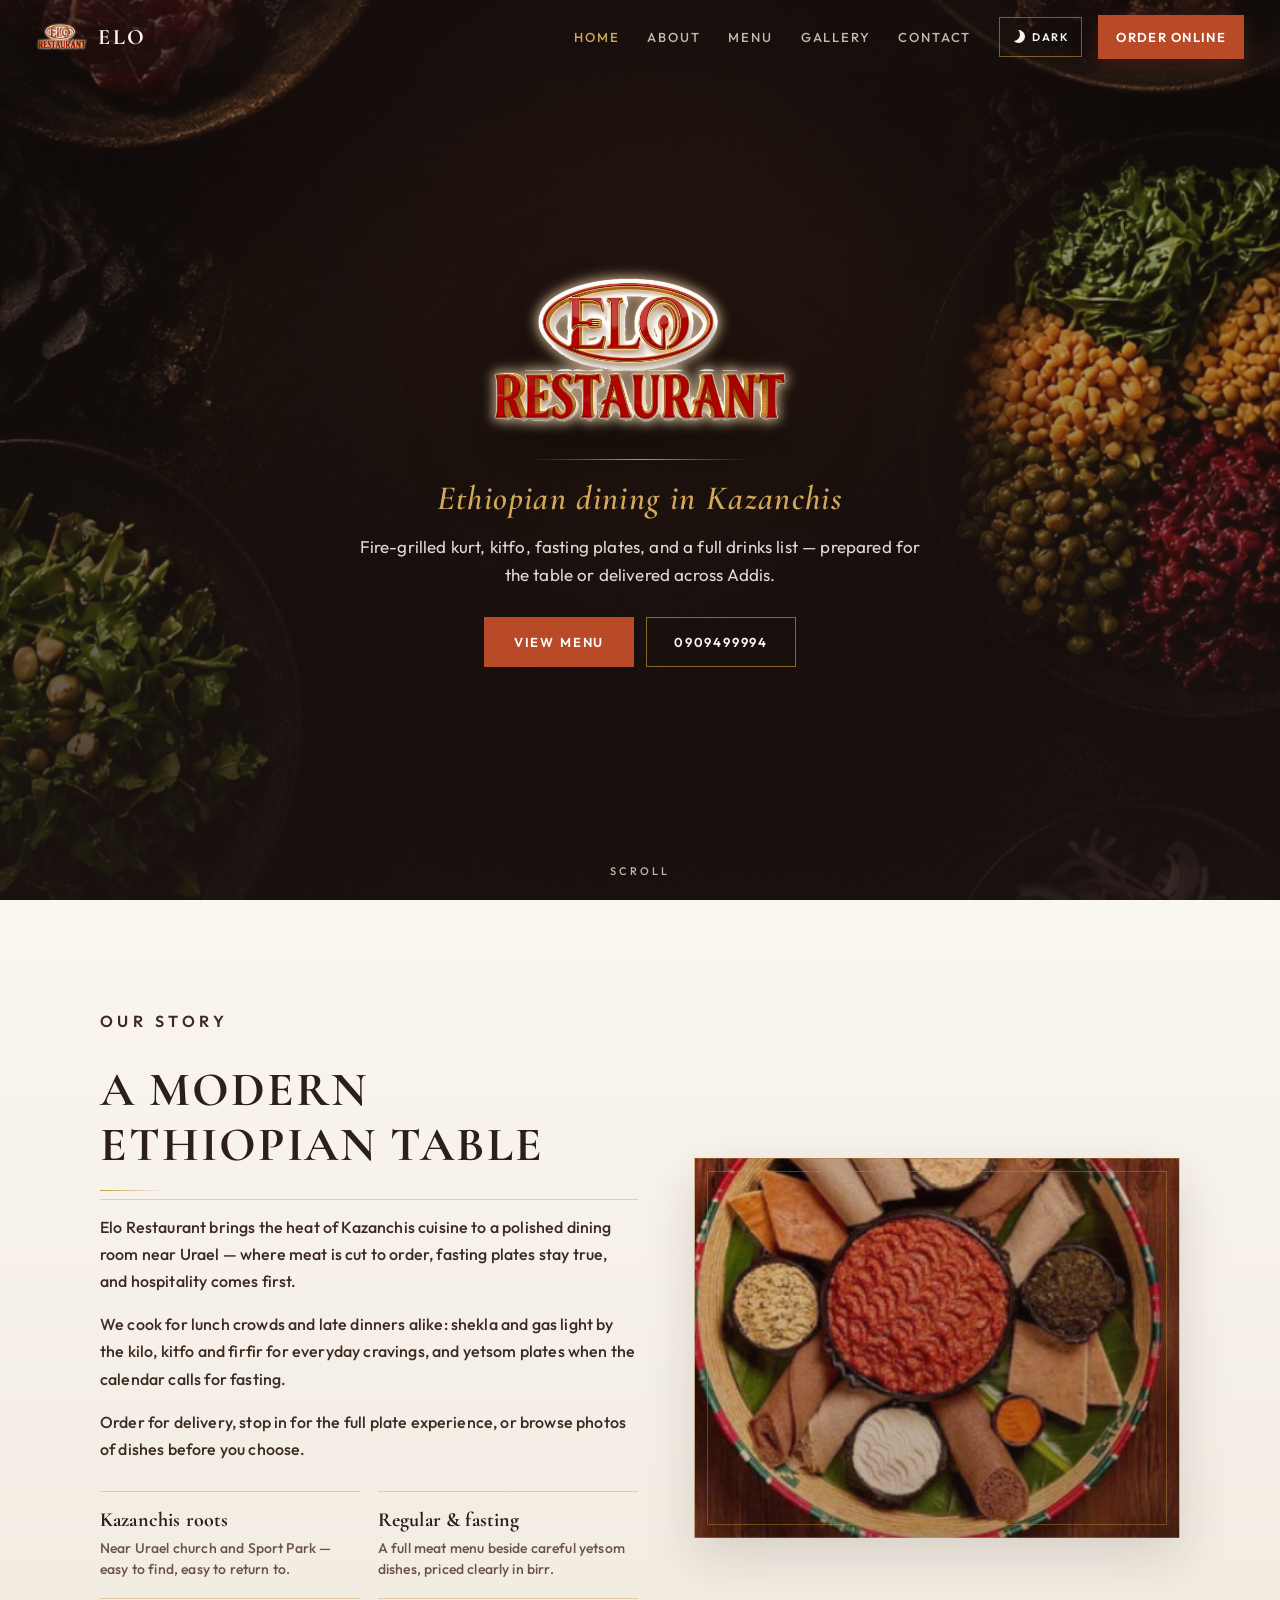
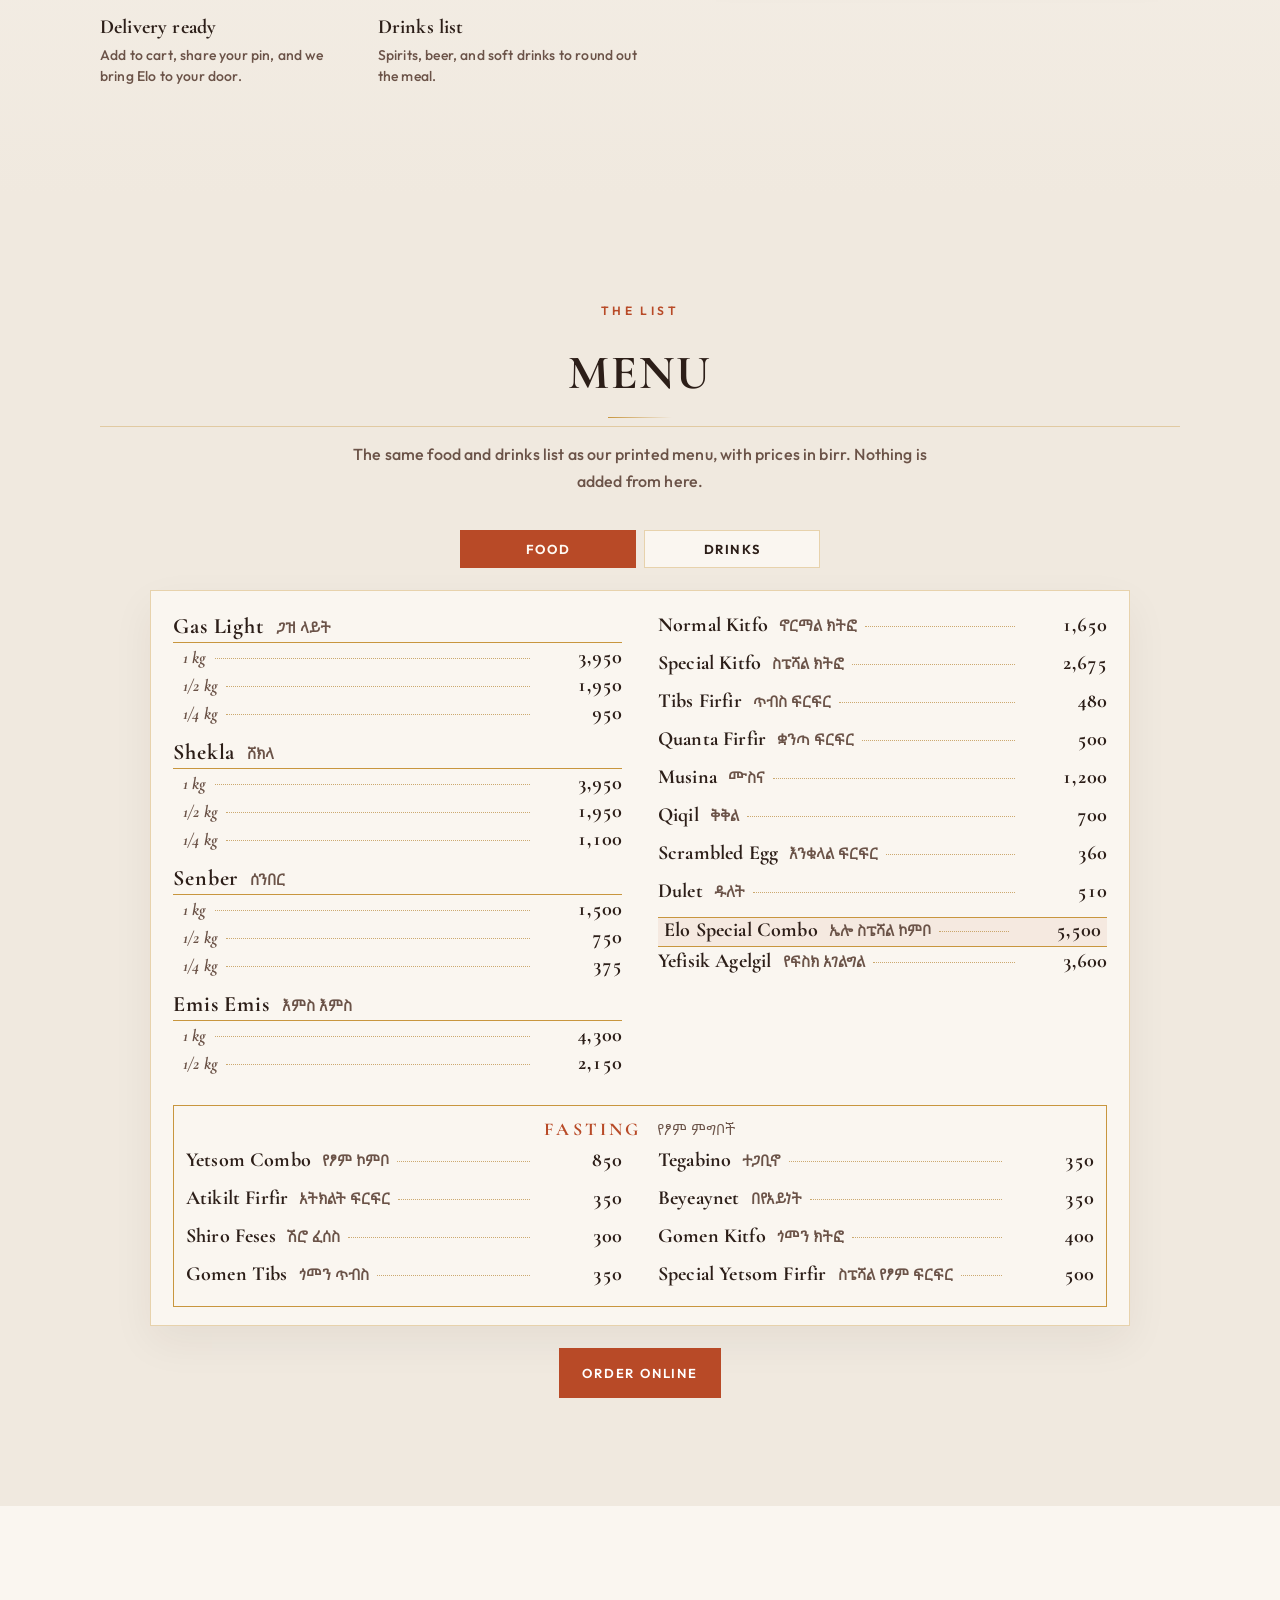
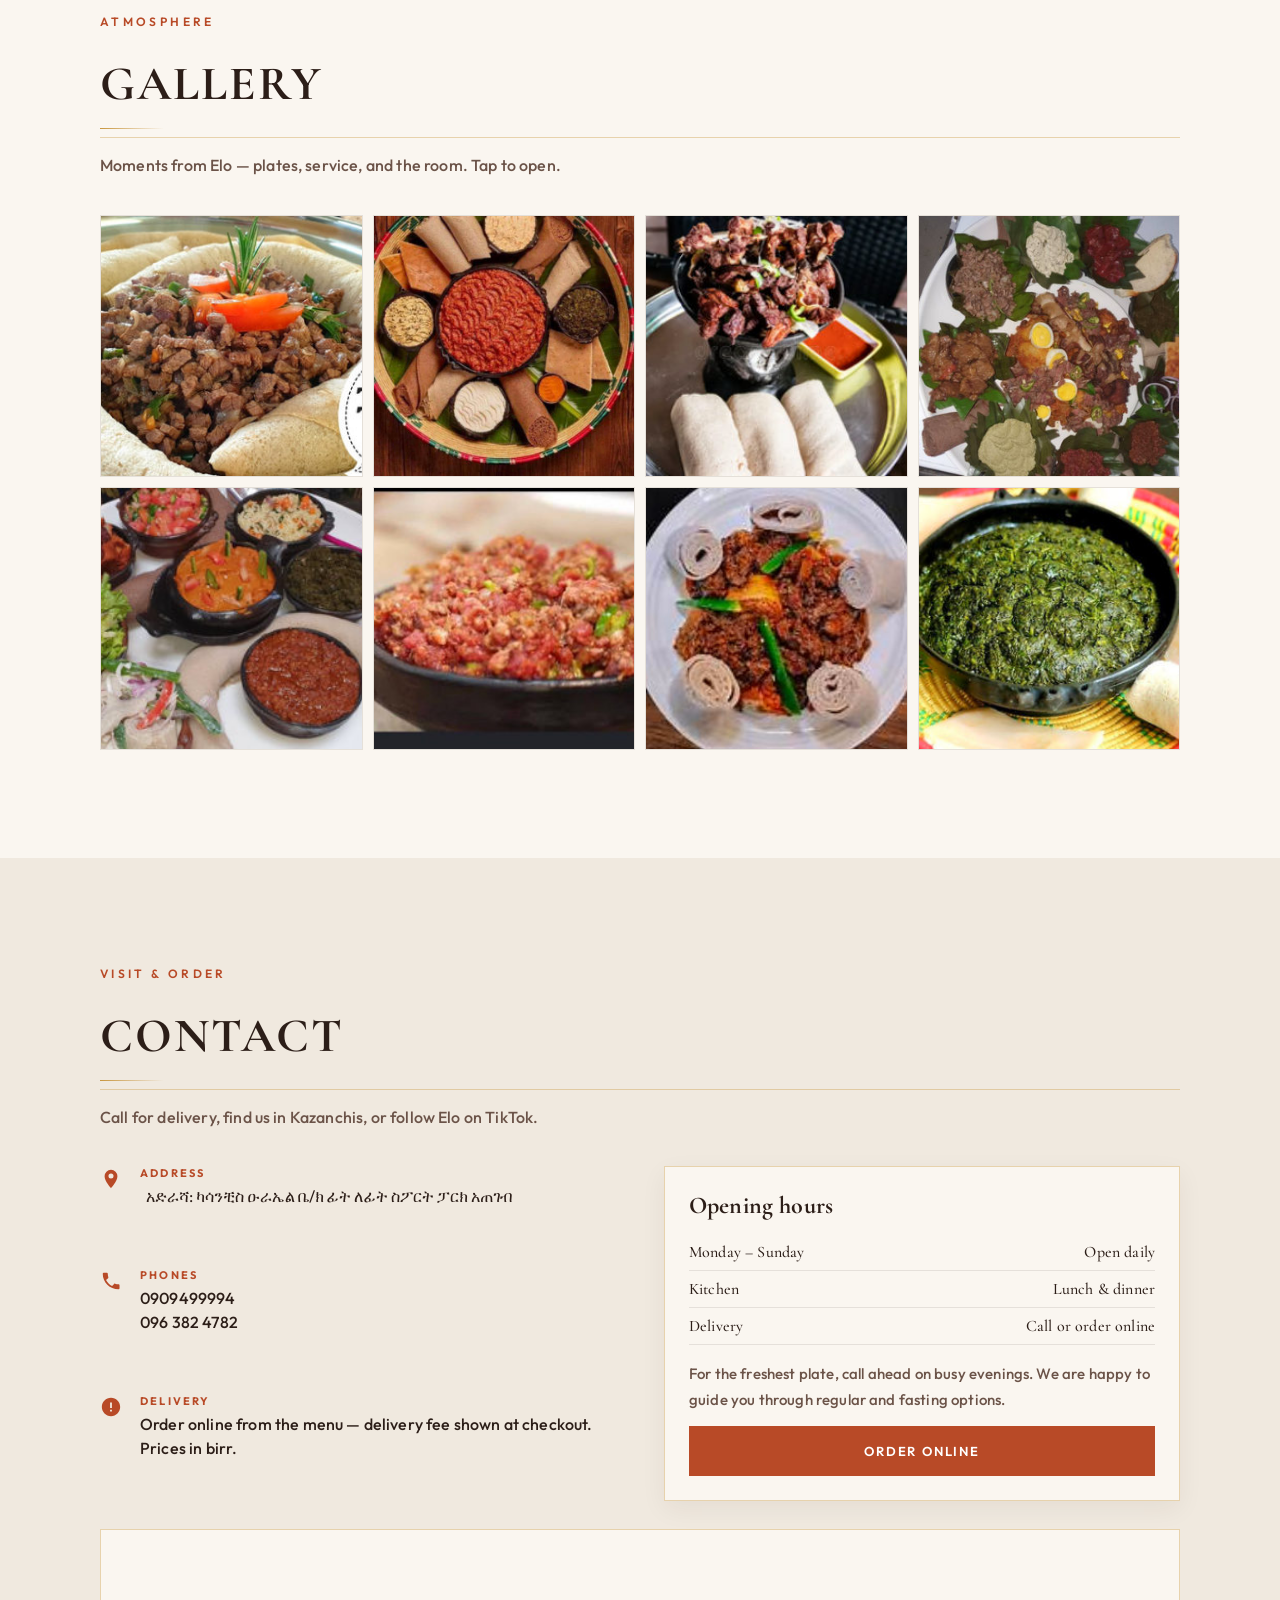
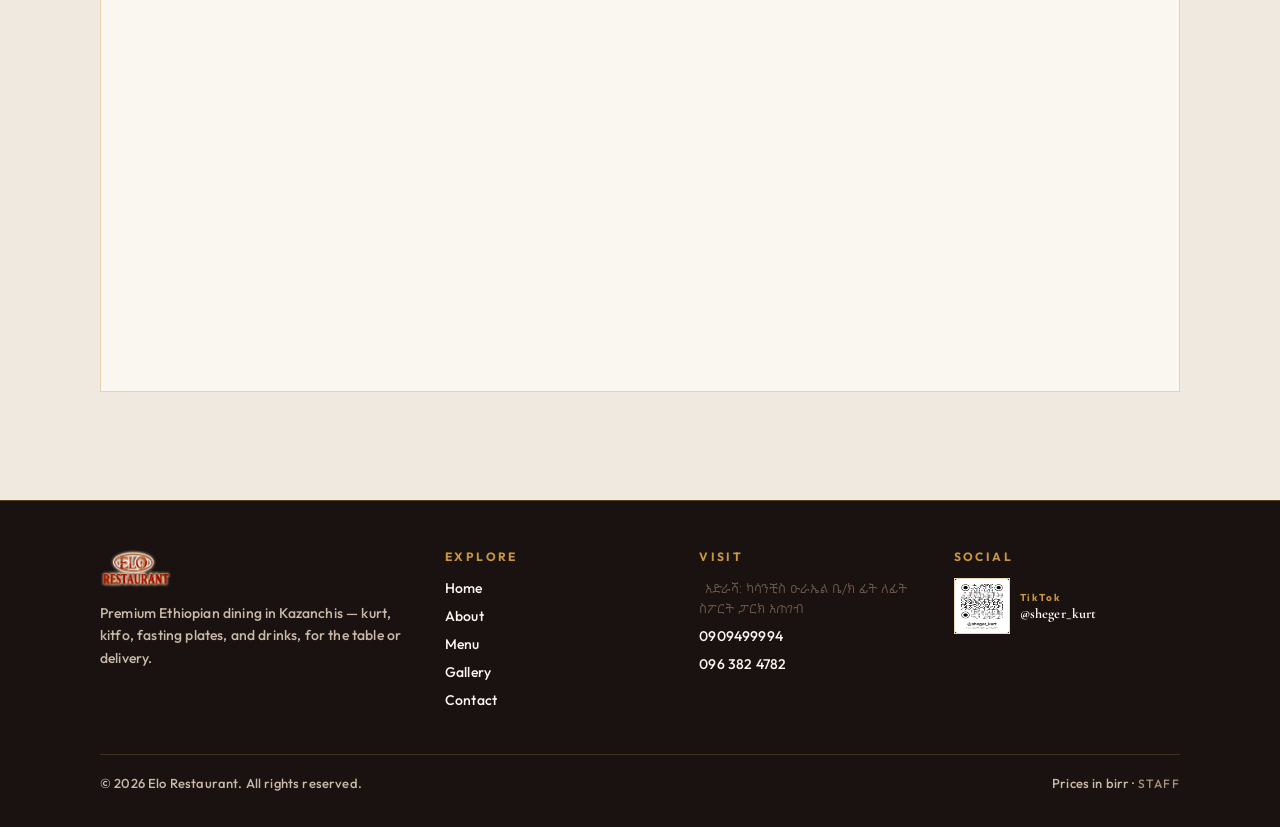
==== commit fc1d062b: "Add a dark and light mode so the site is easier on the eyes. Co-authored-by: Cursor <cursoragent@cur" ====
--- a/site/index.html
+++ b/site/index.html
@@ -4,6 +4,15 @@
 <meta charset="UTF-8">
 <meta name="viewport" content="width=device-width, initial-scale=1">
 <meta name="theme-color" content="#B84A27">
+<script>
+(function () {
+  try {
+    var saved = localStorage.getItem("elo-theme");
+    var theme = saved === "dark" || saved === "light" ? saved : (window.matchMedia("(prefers-color-scheme: dark)").matches ? "dark" : "light");
+    document.documentElement.setAttribute("data-theme", theme);
+  } catch (e) {}
+})();
+</script>
 <meta name="description" content="Elo Restaurant — premium Ethiopian dining in Kazanchis, Addis Ababa. Browse the menu, order delivery, and visit us near Urael.">
 <title>Elo Restaurant — Kazanchis, Addis Ababa</title>
 <link rel="preconnect" href="https://fonts.googleapis.com">
@@ -35,6 +44,10 @@
     <a href="#gallery" data-nav="gallery">Gallery</a>
     <a href="#contact" data-nav="contact">Contact</a>
   </nav>
+  <button class="theme-toggle" type="button" data-theme-toggle aria-pressed="false" aria-label="Switch to dark mode">
+    <span class="theme-glyph" aria-hidden="true"></span>
+    <span class="theme-label">Dark</span>
+  </button>
   <a class="order-cta" href="order.html">Order Online</a>
 </header>
 
--- a/site/site.css
+++ b/site/site.css
@@ -177,6 +177,34 @@
     transition: background 0.2s, transform 0.2s;
   }
   .order-cta:hover { background: var(--terracotta-deep); transform: translateY(-1px); }
+  .theme-toggle {
+    flex: 0 0 auto;
+    min-height: 40px;
+    padding: 0 12px;
+    border: 1px solid var(--gold-line-strong);
+    background: transparent;
+    color: var(--on-dark);
+    font-family: var(--ui);
+    font-weight: 600;
+    font-size: 11px;
+    letter-spacing: 0.14em;
+    text-transform: uppercase;
+    cursor: pointer;
+    display: inline-flex;
+    align-items: center;
+    gap: 7px;
+  }
+  .theme-toggle:hover { border-color: var(--gold); color: var(--gold-bright); }
+  .theme-glyph {
+    width: 13px;
+    height: 13px;
+    border-radius: 50%;
+    box-shadow: inset -5px -2px 0 0 currentColor;
+  }
+  html[data-theme="dark"] .theme-glyph {
+    box-shadow: 0 0 0 1.5px currentColor, 6px 0 0 -4px currentColor, -6px 0 0 -4px currentColor, 0 6px 0 -4px currentColor, 0 -6px 0 -4px currentColor;
+    background: currentColor;
+  }
 
   /* —— Hero —— */
   .hero {
@@ -1447,9 +1475,136 @@
     .hero-actions { width: 100%; }
     .btn-primary, .btn-ghost { width: 100%; }
   }
+  @media (max-width: 900px) {
+    .theme-glyph { display: none; }
+    .theme-toggle { padding: 0 8px; letter-spacing: 0.08em; font-size: 10px; }
+  }
   @media (prefers-reduced-motion: reduce) {
     *, *::before, *::after {
       animation: none !important;
       transition: none !important;
     }
   }
+
+  /* Dark mood — warm, low glare */
+  html[data-theme="dark"] { color-scheme: dark; }
+  html[data-theme="light"] { color-scheme: light; }
+  html[data-theme="dark"] body { background: #161210; color: #F6EFE6; }
+  html[data-theme="dark"] #about { background: #161210; }
+  html[data-theme="dark"] #menu,
+  html[data-theme="dark"] #order,
+  html[data-theme="dark"] #contact,
+  html[data-theme="dark"] .checkout { background: #120e0c; }
+  html[data-theme="dark"] #gallery { background: #161210; }
+  html[data-theme="dark"] .band-title,
+  html[data-theme="dark"] .about-points h3,
+  html[data-theme="dark"] .book-group h3,
+  html[data-theme="dark"] .book-name,
+  html[data-theme="dark"] .book-price,
+  html[data-theme="dark"] .section-label,
+  html[data-theme="dark"] .fast-label,
+  html[data-theme="dark"] .item .name,
+  html[data-theme="dark"] .size .name,
+  html[data-theme="dark"] .contact-list a,
+  html[data-theme="dark"] .contact-list span,
+  html[data-theme="dark"] .hours-box h3,
+  html[data-theme="dark"] .search-status,
+  html[data-theme="dark"] .search-status button,
+  html[data-theme="dark"] .checkout-card,
+  html[data-theme="dark"] #order-totals .grand,
+  html[data-theme="dark"] .viewer-card,
+  html[data-theme="dark"] .viewer-info .item .name,
+  html[data-theme="dark"] .viewer-info .size .name,
+  html[data-theme="dark"] .thanks-dialog h2,
+  html[data-theme="dark"] .rate-box h3,
+  html[data-theme="dark"] .notes li,
+  html[data-theme="dark"] nav.tabs button[aria-selected="true"],
+  html[data-theme="dark"] nav.tabs button:hover,
+  html[data-theme="dark"] form.search input,
+  html[data-theme="dark"] form.search button,
+  html[data-theme="dark"] nav.cats button,
+  html[data-theme="dark"] .home-media-filters button,
+  html[data-theme="dark"] .qty button,
+  html[data-theme="dark"] .checkout .ghost,
+  html[data-theme="dark"] #checkout-close,
+  html[data-theme="dark"] #checkout-back,
+  html[data-theme="dark"] #use-location,
+  html[data-theme="dark"] .viewer-back,
+  html[data-theme="dark"] .menu-book { color: #F6EFE6; }
+  html[data-theme="dark"] .about-copy p,
+  html[data-theme="dark"] .band-lede,
+  html[data-theme="dark"] .about-points p,
+  html[data-theme="dark"] .hours-box p,
+  html[data-theme="dark"] .yours,
+  html[data-theme="dark"] .am,
+  html[data-theme="dark"] h2 span,
+  html[data-theme="dark"] .book-name .am,
+  html[data-theme="dark"] .book-fast > h3 .am,
+  html[data-theme="dark"] .book-row.is-size .book-name,
+  html[data-theme="dark"] .section-label span,
+  html[data-theme="dark"] .fast-label span,
+  html[data-theme="dark"] nav.tabs button,
+  html[data-theme="dark"] .tag-off,
+  html[data-theme="dark"] #map-label,
+  html[data-theme="dark"] #order-status,
+  html[data-theme="dark"] .thanks-dialog p,
+  html[data-theme="dark"] .empty-order { color: #CDBBA8; }
+  html[data-theme="dark"] .menu-book,
+  html[data-theme="dark"] .plate,
+  html[data-theme="dark"] .feature,
+  html[data-theme="dark"] .hours-box,
+  html[data-theme="dark"] .viewer-card,
+  html[data-theme="dark"] .thanks-dialog,
+  html[data-theme="dark"] .book-switch button { background: #241C18; }
+  html[data-theme="dark"] .dock { background: rgba(18, 14, 12, 0.94); }
+  html[data-theme="dark"] form.search input,
+  html[data-theme="dark"] #delivery-form input,
+  html[data-theme="dark"] #delivery-form textarea,
+  html[data-theme="dark"] .rate-box textarea,
+  html[data-theme="dark"] .pay label,
+  html[data-theme="dark"] .loc-box,
+  html[data-theme="dark"] .plate > .no-photo { background: #2A221C; }
+  html[data-theme="dark"] .book-switch button,
+  html[data-theme="dark"] form.search input,
+  html[data-theme="dark"] form.search button,
+  html[data-theme="dark"] form.search .clear,
+  html[data-theme="dark"] nav.cats button,
+  html[data-theme="dark"] .home-media-filters button,
+  html[data-theme="dark"] .search-status button,
+  html[data-theme="dark"] .plate,
+  html[data-theme="dark"] .plate > img,
+  html[data-theme="dark"] .plate > .shot,
+  html[data-theme="dark"] .item,
+  html[data-theme="dark"] .size,
+  html[data-theme="dark"] .hours-box .row,
+  html[data-theme="dark"] .order-line,
+  html[data-theme="dark"] .qty button,
+  html[data-theme="dark"] .checkout .ghost,
+  html[data-theme="dark"] #checkout-close,
+  html[data-theme="dark"] #checkout-back,
+  html[data-theme="dark"] #use-location,
+  html[data-theme="dark"] #delivery-form input,
+  html[data-theme="dark"] #delivery-form textarea,
+  html[data-theme="dark"] .pay label,
+  html[data-theme="dark"] .viewer-back,
+  html[data-theme="dark"] .rate-box textarea,
+  html[data-theme="dark"] .notes li,
+  html[data-theme="dark"] .dish-mosaic img { border-color: rgba(232, 210, 180, 0.22); }
+  html[data-theme="dark"] form.search input::placeholder { color: #B5A394; }
+  html[data-theme="dark"] .book-switch button[aria-pressed="true"],
+  html[data-theme="dark"] nav.cats button[aria-current="true"],
+  html[data-theme="dark"] .home-media-filters button[aria-pressed="true"] {
+    background: var(--terracotta);
+    border-color: var(--terracotta);
+    color: #fffaf3;
+  }
+  html[data-theme="dark"] .book-feature { background: rgba(184, 74, 39, 0.16); }
+  html[data-theme="dark"] .pay label:has(input:checked) { background: rgba(184, 74, 39, 0.18); }
+  html[data-theme="dark"] .map-embed { background: #120e0c; }
+  html[data-theme="dark"] .map-embed iframe {
+    filter: invert(0.9) hue-rotate(180deg) saturate(0.45) brightness(0.82);
+  }
+  html[data-theme="dark"] .cart-toast {
+    background: #2A221C;
+    color: #F6EFE6;
+  }
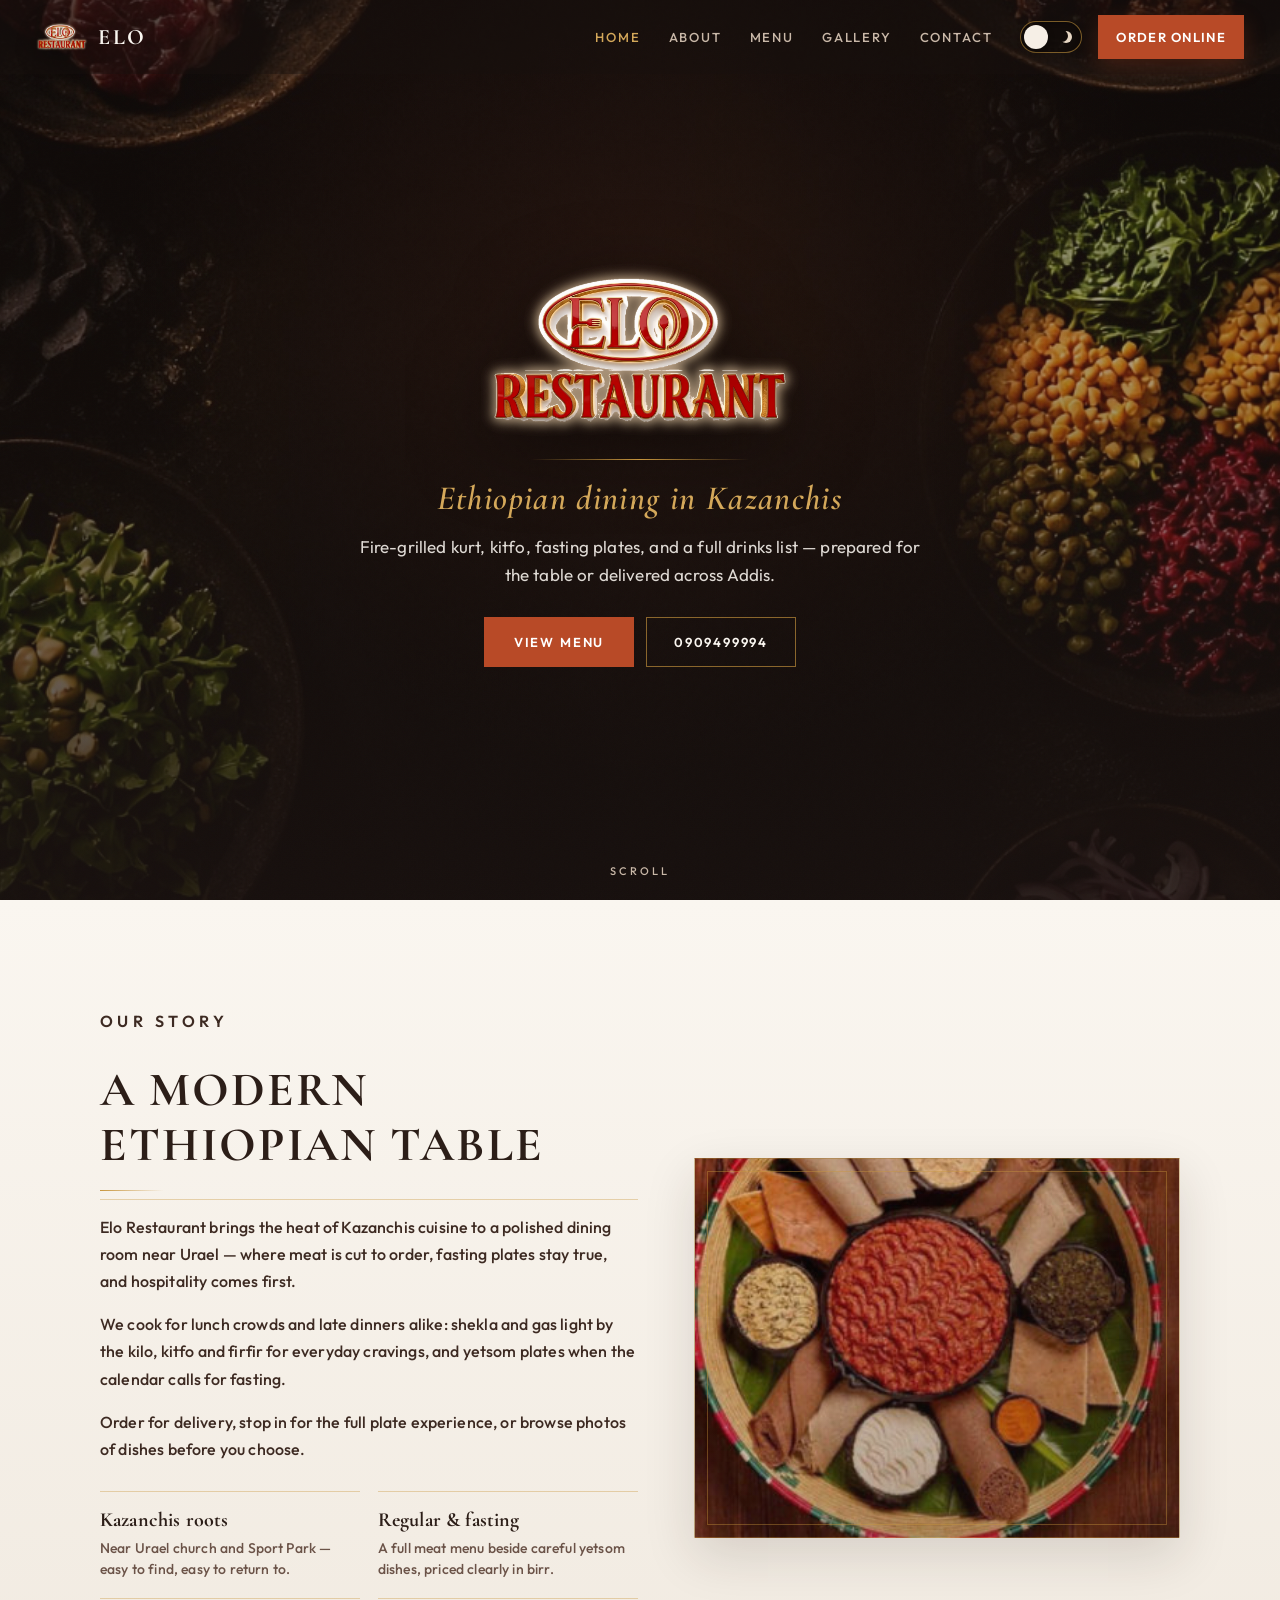
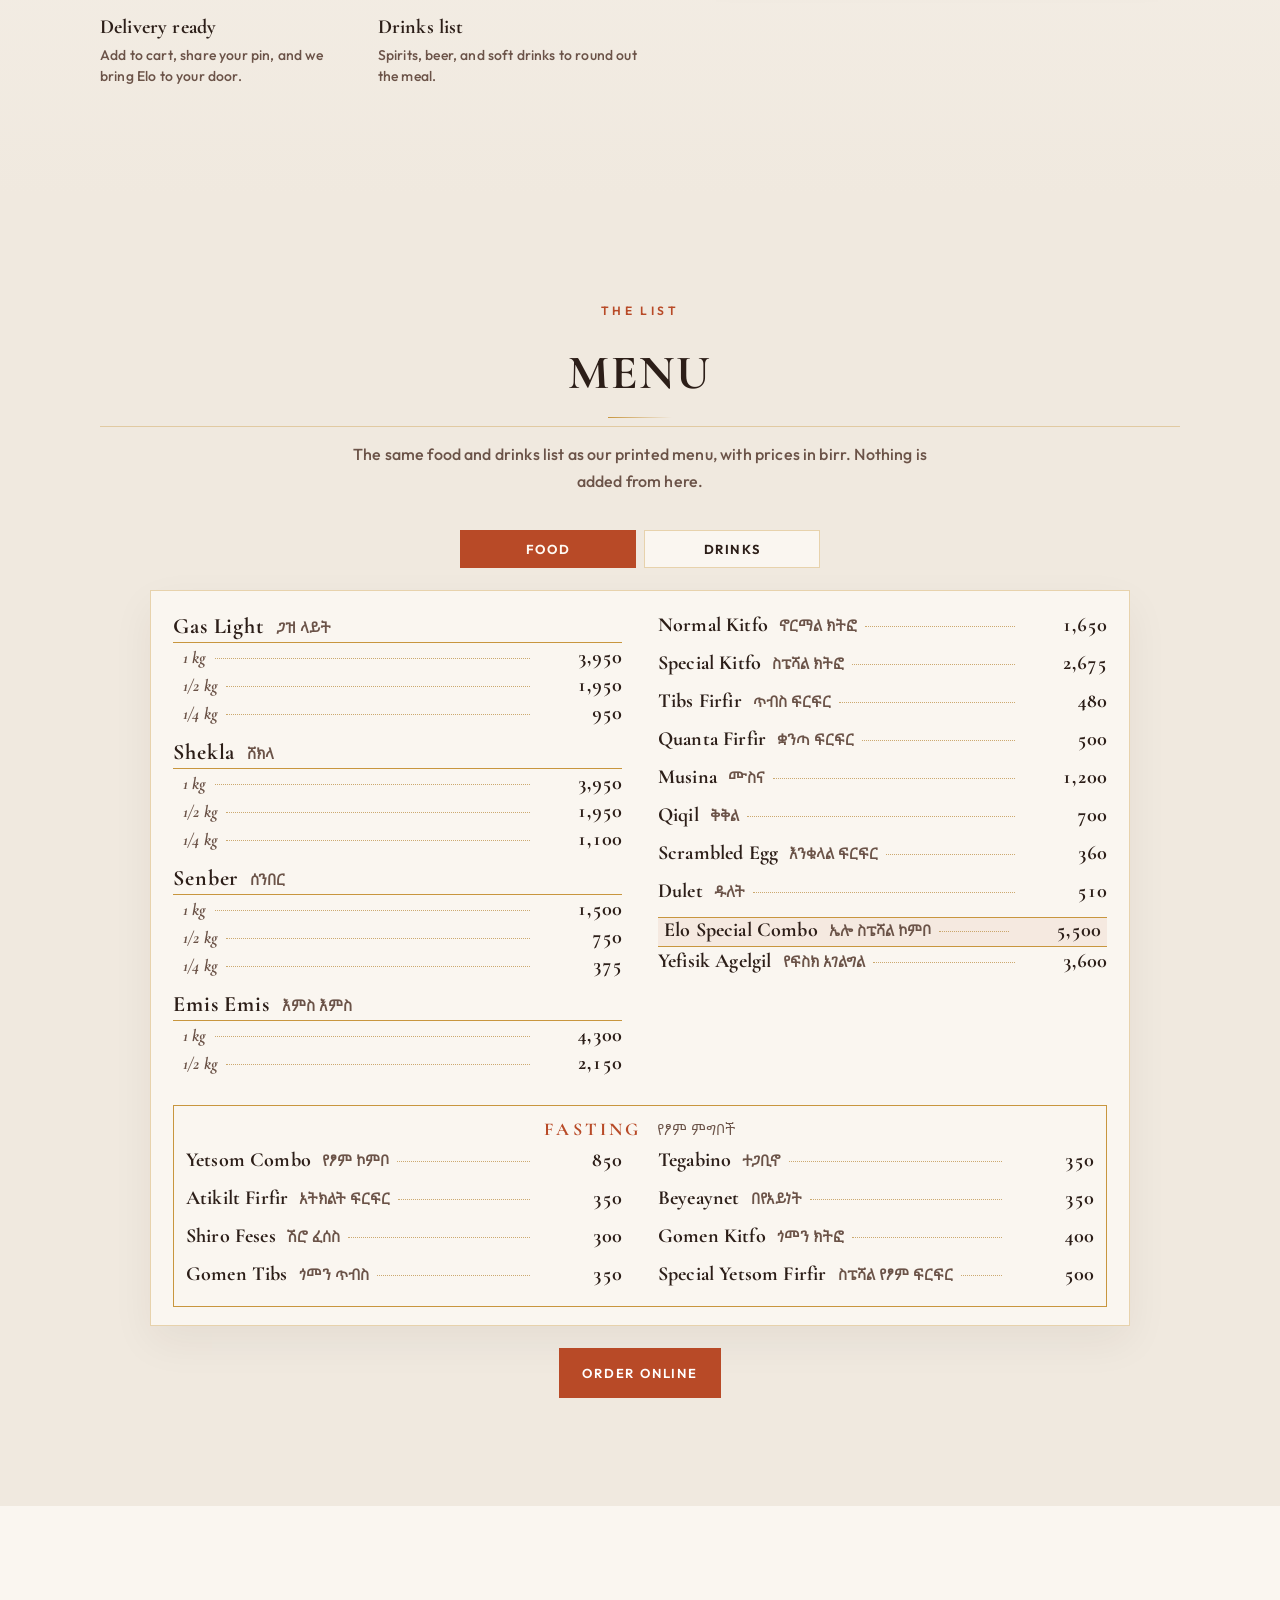
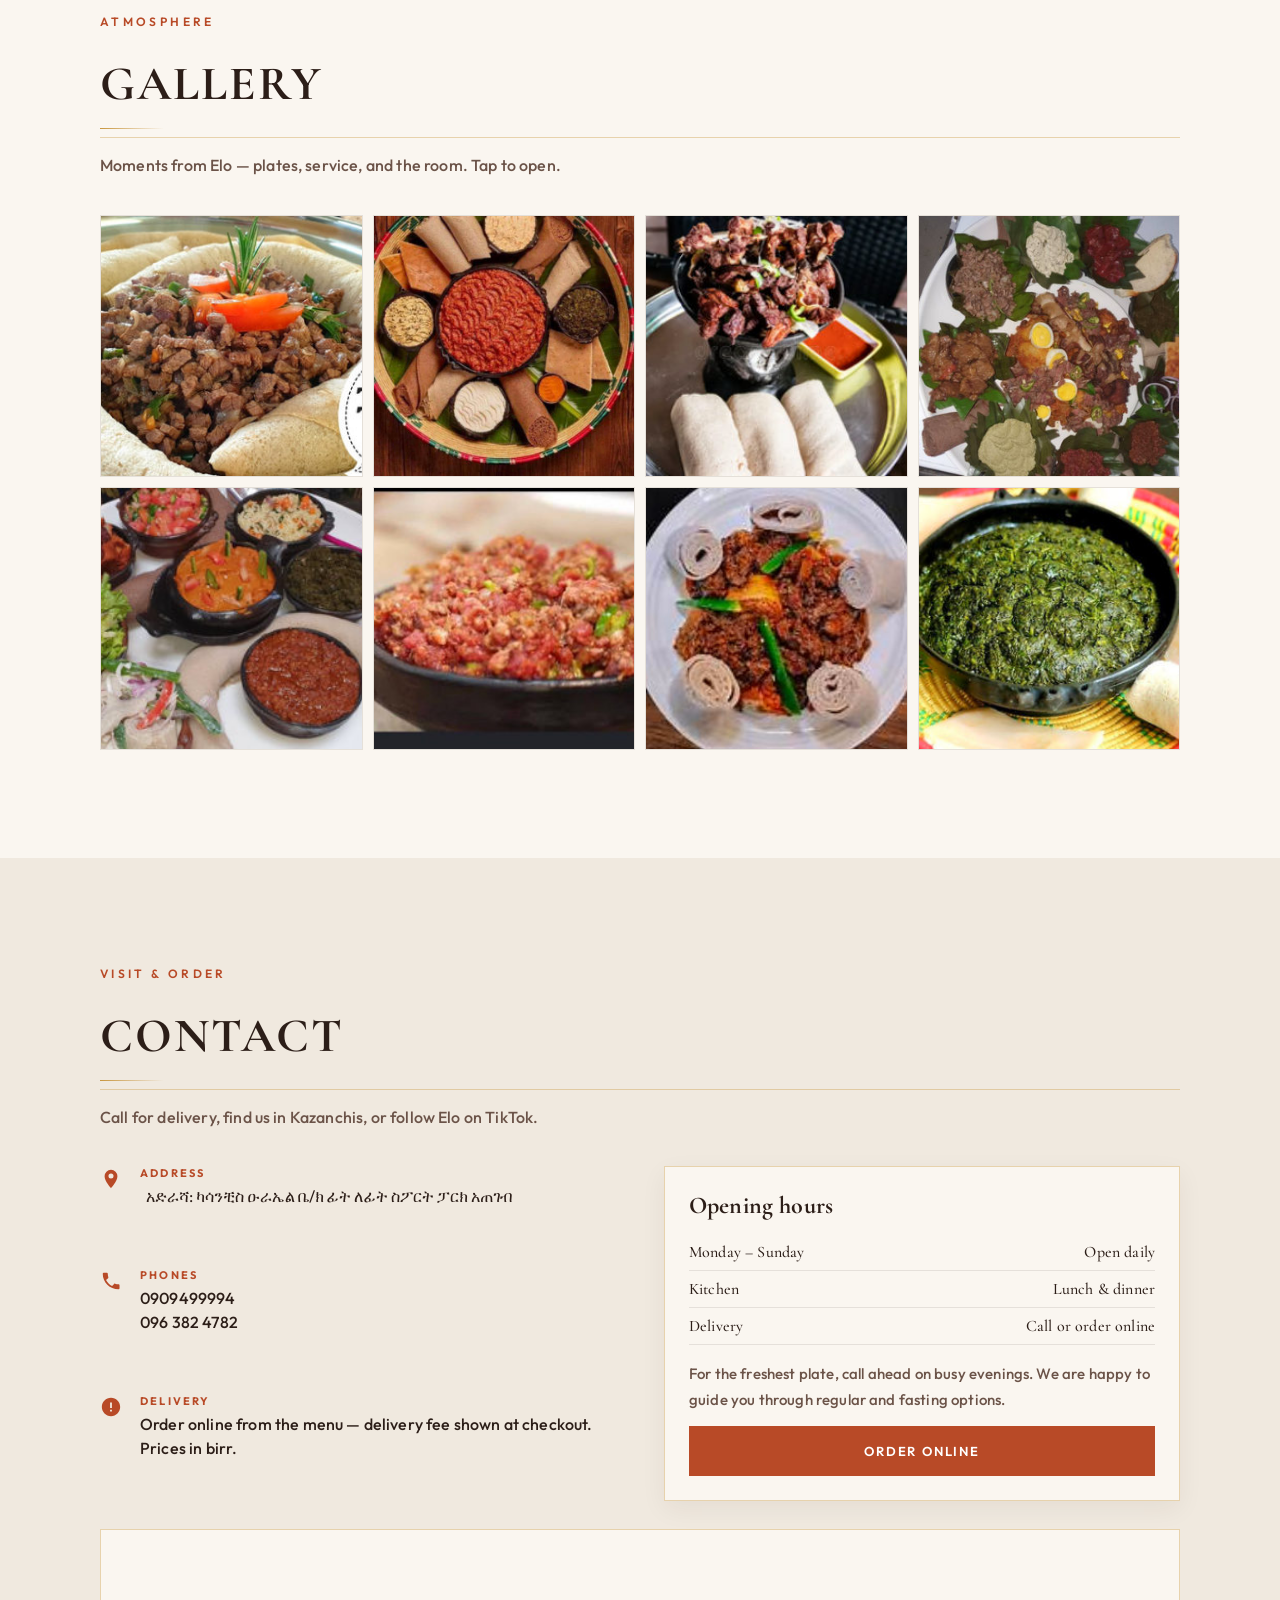
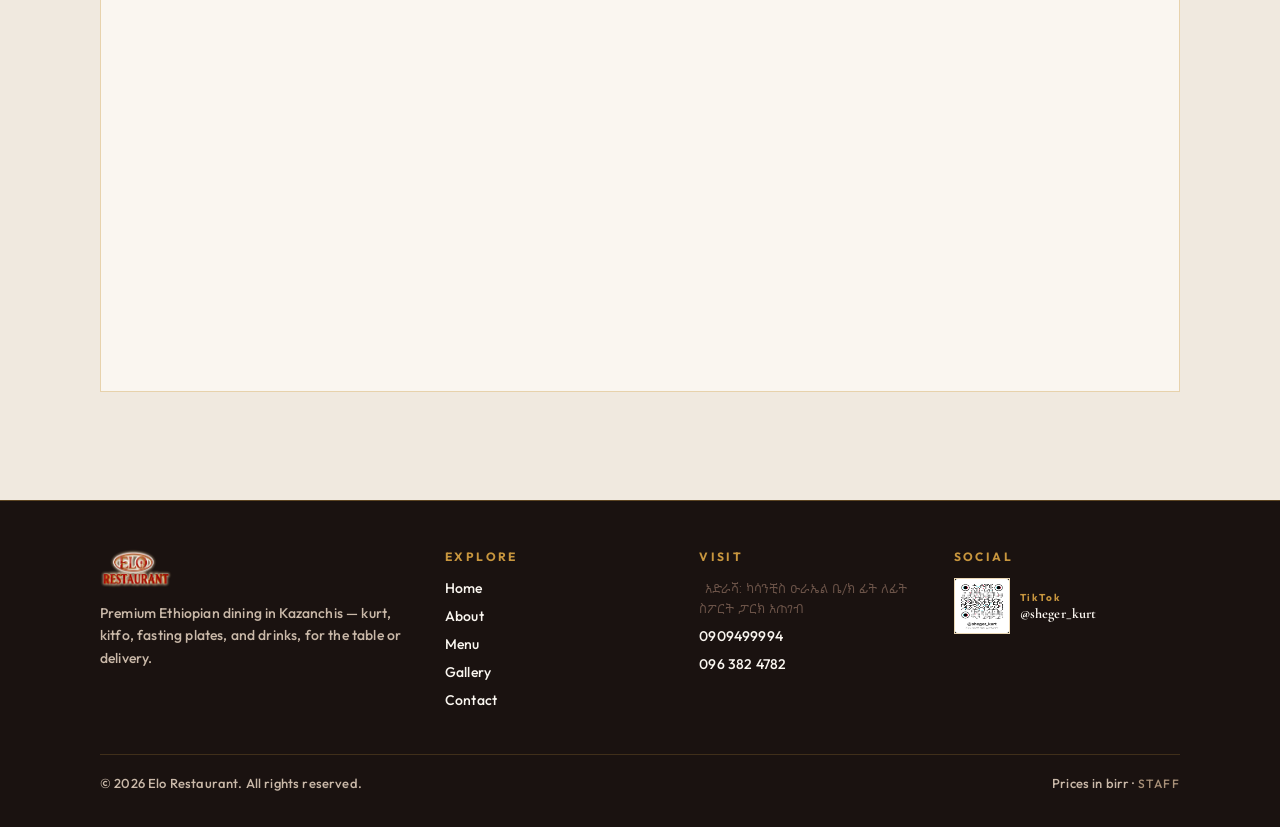
==== commit 11399501: "Turn the dark and light control into a sliding switch. Co-authored-by: Cursor <cursoragent@cursor.co" ====
--- a/site/index.html
+++ b/site/index.html
@@ -44,9 +44,12 @@
     <a href="#gallery" data-nav="gallery">Gallery</a>
     <a href="#contact" data-nav="contact">Contact</a>
   </nav>
-  <button class="theme-toggle" type="button" data-theme-toggle aria-pressed="false" aria-label="Switch to dark mode">
-    <span class="theme-glyph" aria-hidden="true"></span>
-    <span class="theme-label">Dark</span>
+  <button class="theme-toggle" type="button" data-theme-toggle role="switch" aria-checked="false" aria-label="Dark mode">
+    <span class="theme-track" aria-hidden="true">
+      <span class="theme-sun"></span>
+      <span class="theme-moon"></span>
+      <span class="theme-knob"></span>
+    </span>
   </button>
   <a class="order-cta" href="order.html">Order Online</a>
 </header>
--- a/site/site.css
+++ b/site/site.css
@@ -179,32 +179,60 @@
   .order-cta:hover { background: var(--terracotta-deep); transform: translateY(-1px); }
   .theme-toggle {
     flex: 0 0 auto;
-    min-height: 40px;
-    padding: 0 12px;
+    width: 62px;
+    height: 32px;
+    padding: 3px;
     border: 1px solid var(--gold-line-strong);
+    border-radius: 999px;
+    background: rgba(18, 12, 10, 0.55);
+    box-shadow: inset 0 1px 4px rgba(0, 0, 0, 0.4);
+    cursor: pointer;
+    position: relative;
+  }
+  .theme-toggle:hover { border-color: var(--gold); }
+  .theme-toggle:focus-visible {
+    outline: 2px solid var(--gold-bright);
+    outline-offset: 3px;
+  }
+  .theme-track {
+    display: block;
+    width: 100%;
+    height: 100%;
+    position: relative;
+  }
+  .theme-sun,
+  .theme-moon {
+    position: absolute;
+    top: 50%;
+    width: 12px;
+    height: 12px;
+    margin-top: -6px;
+    border-radius: 50%;
+    pointer-events: none;
+  }
+  .theme-sun {
+    left: 6px;
+    background: #F6E3A4;
+    box-shadow: 0 0 0 1px #F6E3A4, 7px 0 0 -5px #F6E3A4, -7px 0 0 -5px #F6E3A4, 0 7px 0 -5px #F6E3A4, 0 -7px 0 -5px #F6E3A4;
+  }
+  .theme-moon {
+    right: 6px;
     background: transparent;
-    color: var(--on-dark);
-    font-family: var(--ui);
-    font-weight: 600;
-    font-size: 11px;
-    letter-spacing: 0.14em;
-    text-transform: uppercase;
-    cursor: pointer;
-    display: inline-flex;
-    align-items: center;
-    gap: 7px;
-  }
-  .theme-toggle:hover { border-color: var(--gold); color: var(--gold-bright); }
-  .theme-glyph {
-    width: 13px;
-    height: 13px;
+    box-shadow: inset -4px -1px 0 0 #E7D7C4;
+  }
+  .theme-knob {
+    position: absolute;
+    top: 0;
+    left: 0;
+    width: 24px;
+    height: 24px;
     border-radius: 50%;
-    box-shadow: inset -5px -2px 0 0 currentColor;
-  }
-  html[data-theme="dark"] .theme-glyph {
-    box-shadow: 0 0 0 1.5px currentColor, 6px 0 0 -4px currentColor, -6px 0 0 -4px currentColor, 0 6px 0 -4px currentColor, 0 -6px 0 -4px currentColor;
-    background: currentColor;
-  }
+    background: #F6EFE6;
+    box-shadow: 0 2px 6px rgba(0, 0, 0, 0.35);
+    transition: transform 0.28s var(--ease);
+  }
+  html[data-theme="dark"] .theme-knob { transform: translateX(30px); }
+  html[data-theme="dark"] .theme-toggle { background: rgba(246, 239, 230, 0.16); }
 
   /* —— Hero —— */
   .hero {
@@ -1474,10 +1502,6 @@
     .about-visual { min-height: 260px; }
     .hero-actions { width: 100%; }
     .btn-primary, .btn-ghost { width: 100%; }
-  }
-  @media (max-width: 900px) {
-    .theme-glyph { display: none; }
-    .theme-toggle { padding: 0 8px; letter-spacing: 0.08em; font-size: 10px; }
   }
   @media (prefers-reduced-motion: reduce) {
     *, *::before, *::after {
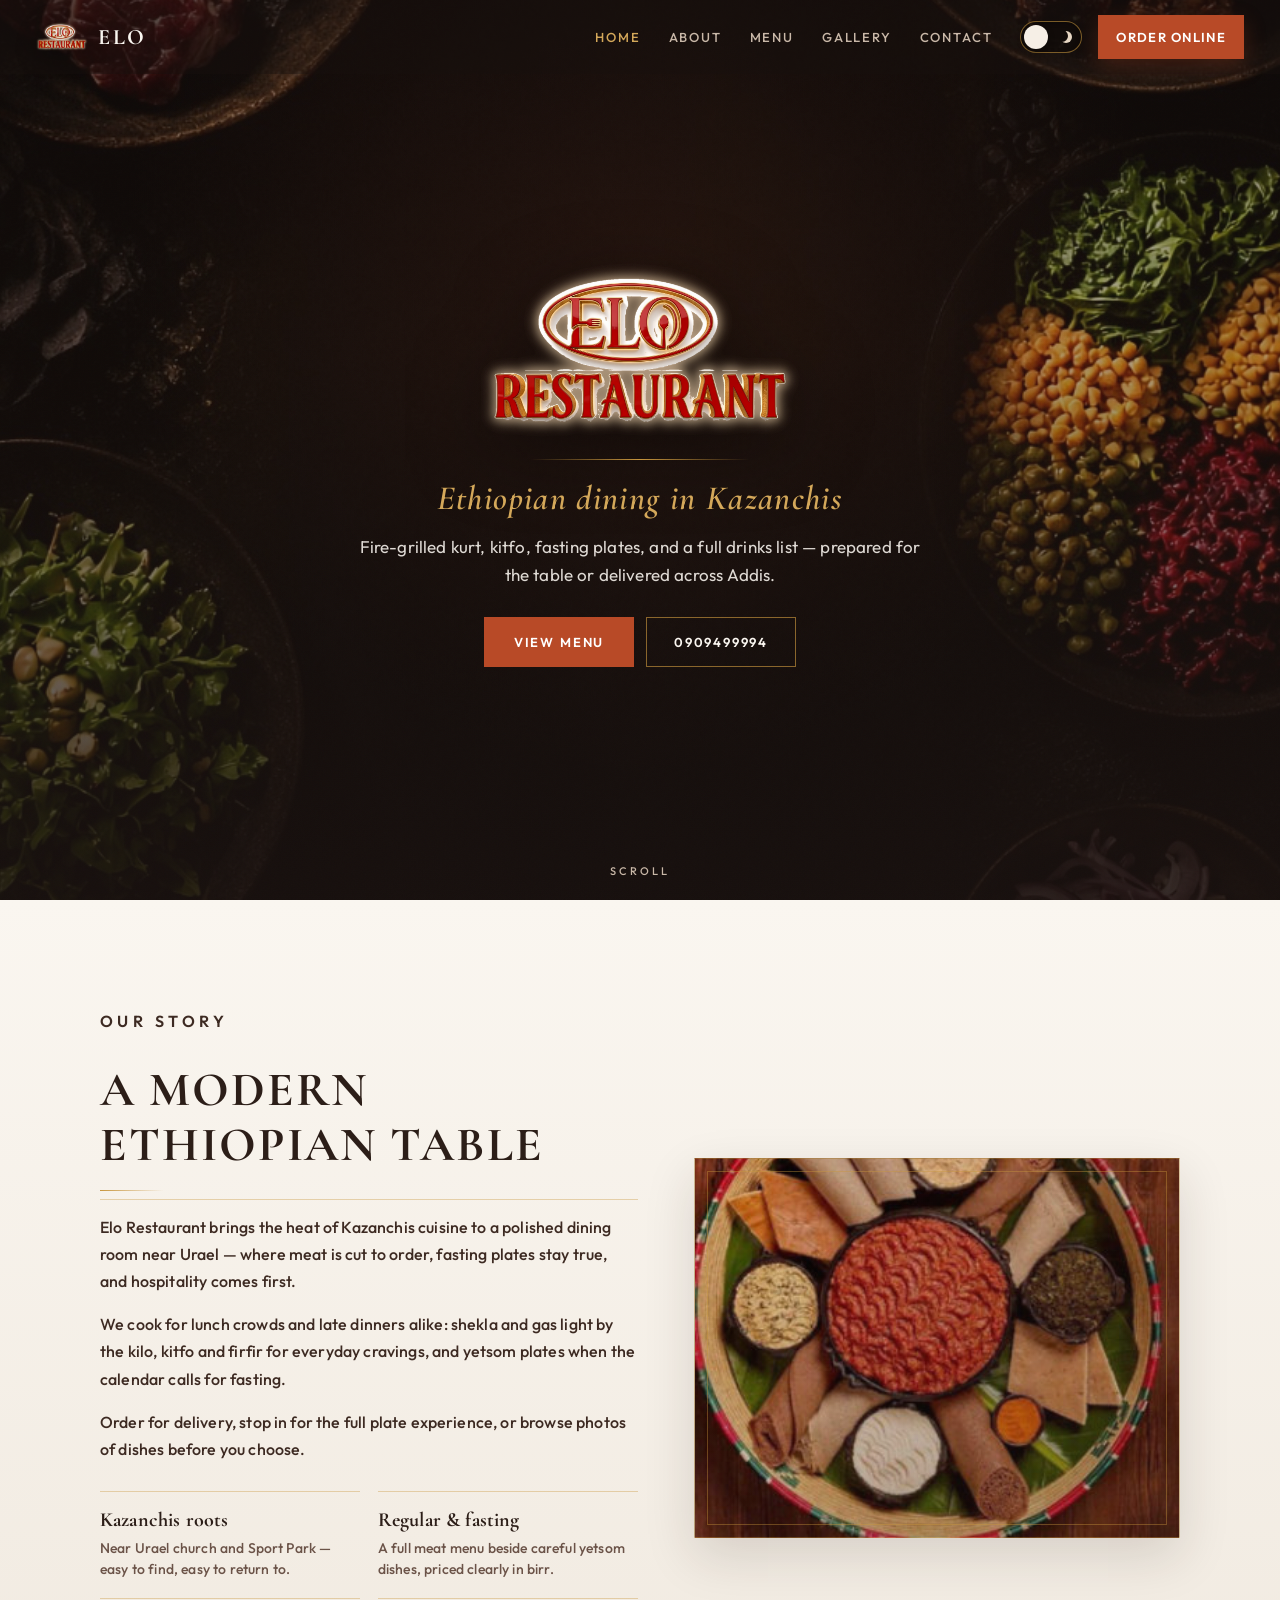
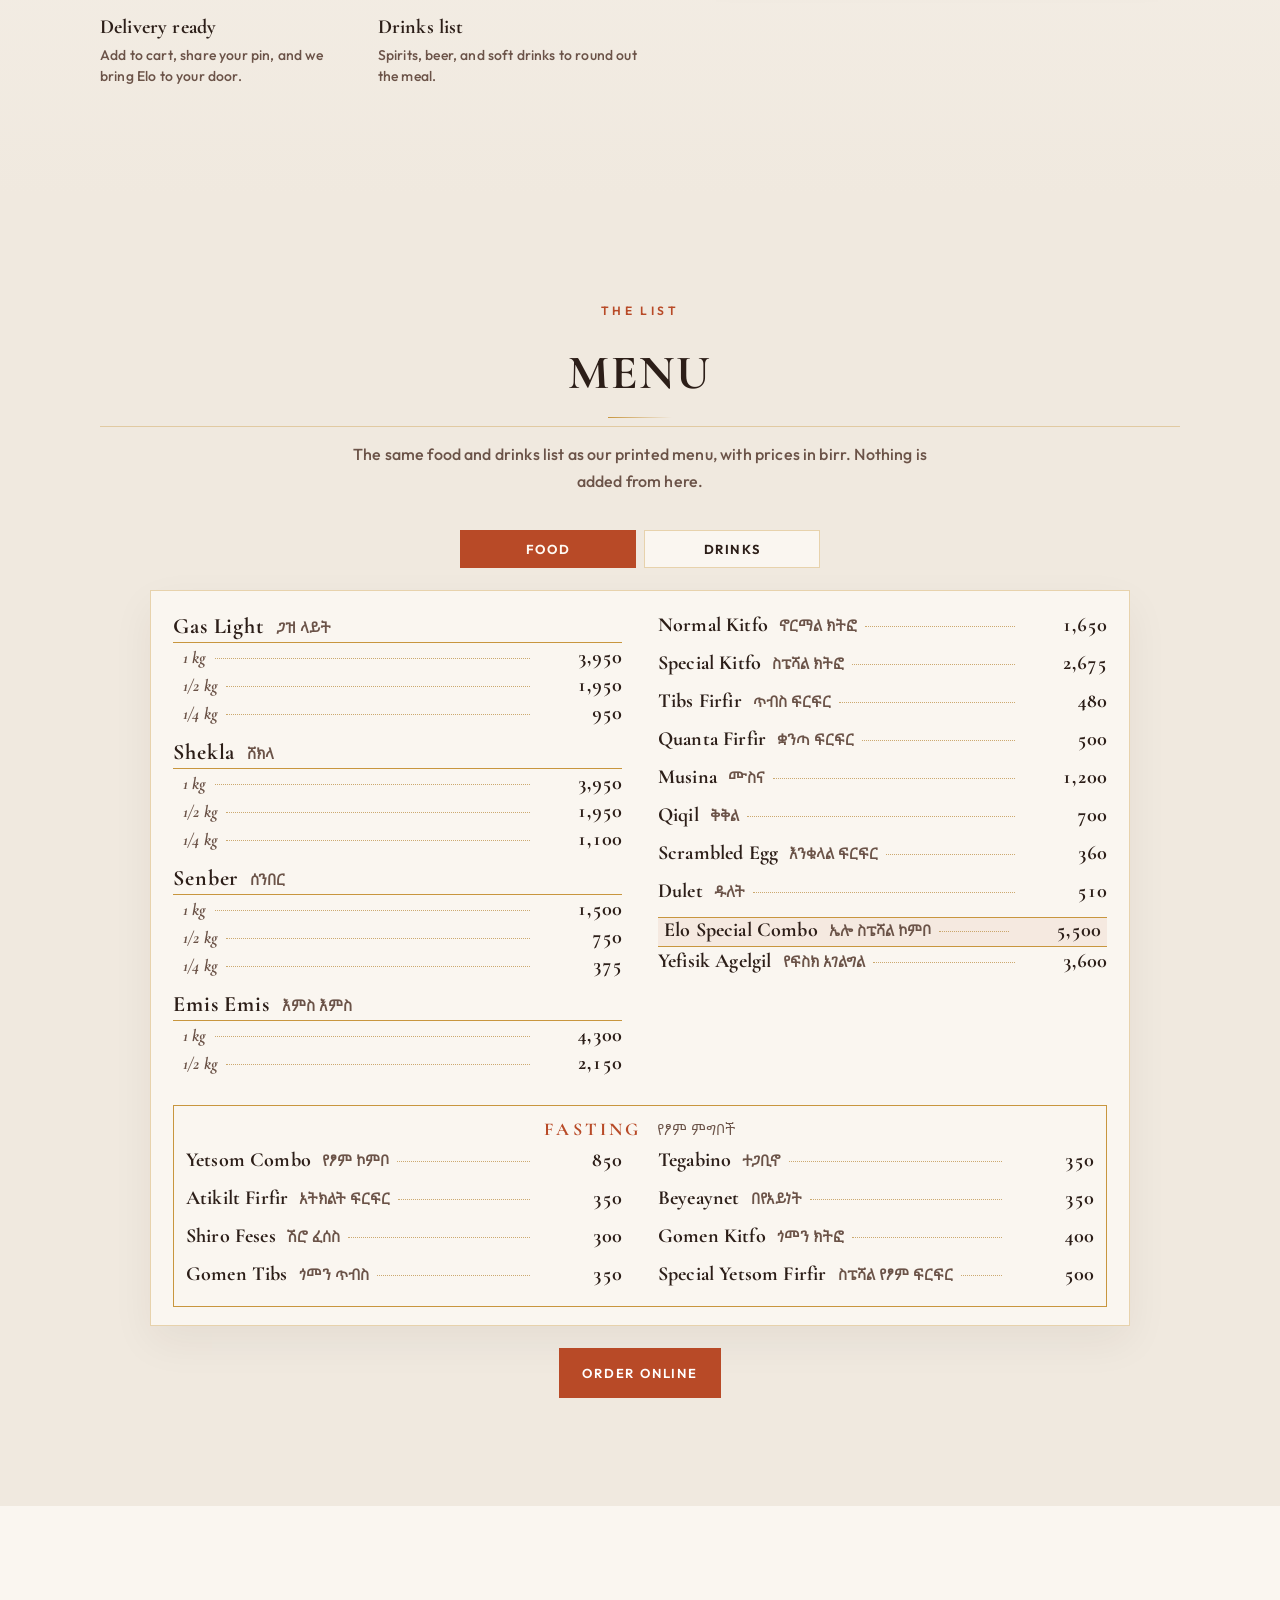
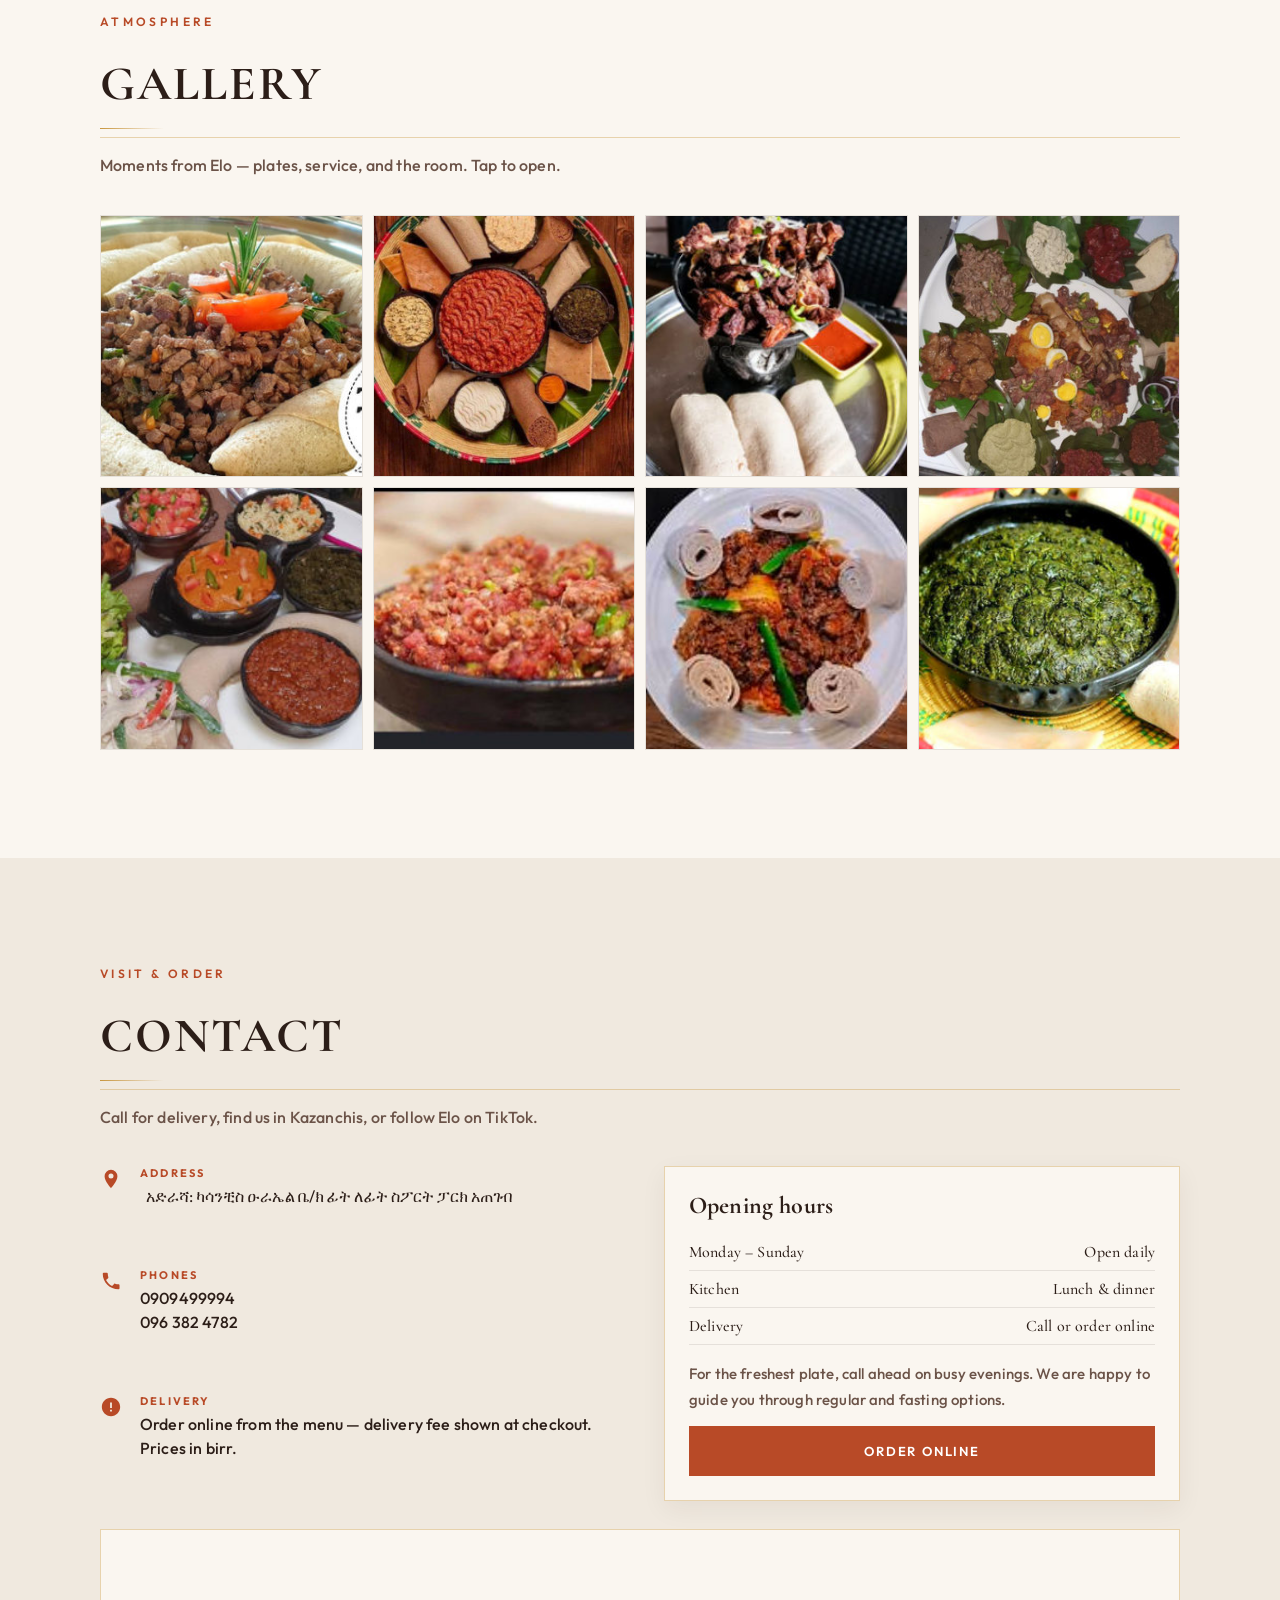
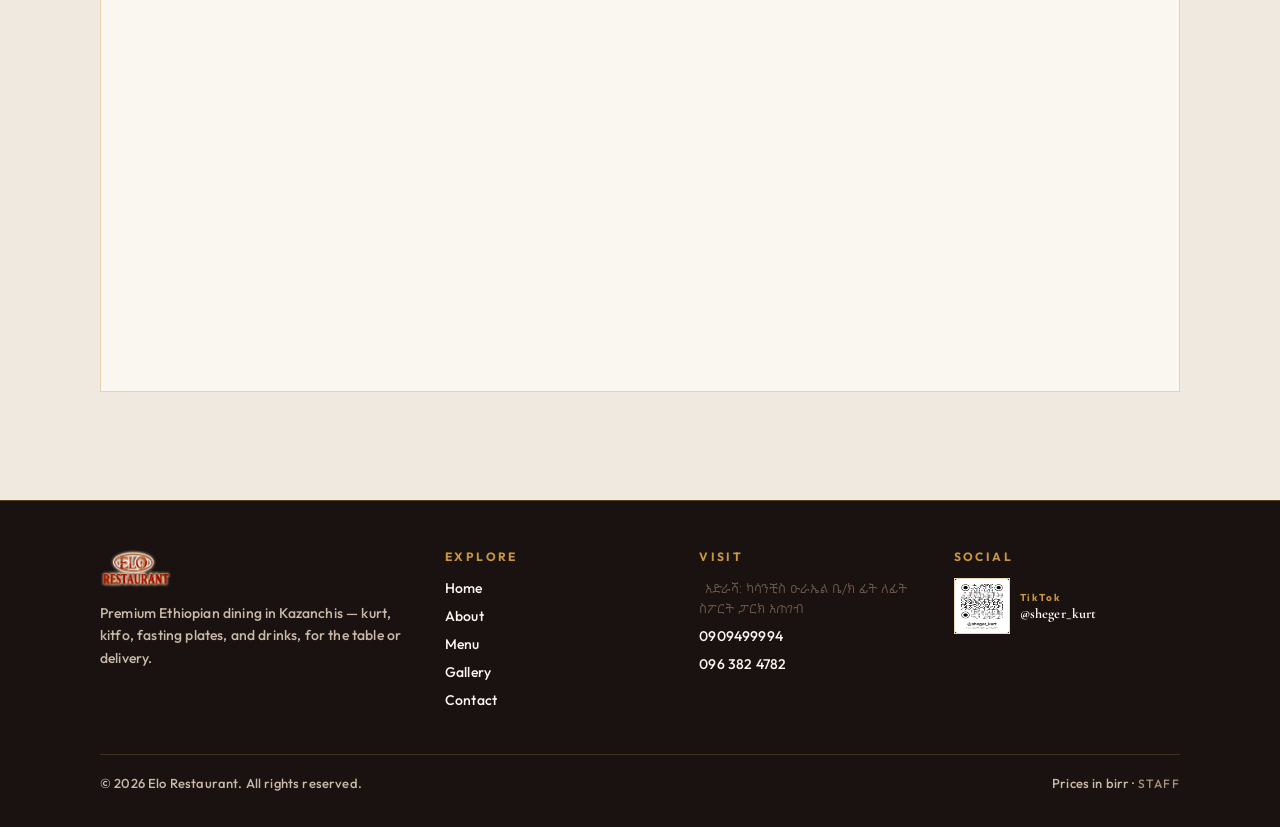
==== commit e3e49cb7: "Fix the payment choices and the Telebirr screenshot button so the text is readable. Co-authored-by: " ====
--- a/site/index.html
+++ b/site/index.html
@@ -13,12 +13,42 @@
   } catch (e) {}
 })();
 </script>
-<meta name="description" content="Elo Restaurant — premium Ethiopian dining in Kazanchis, Addis Ababa. Browse the menu, order delivery, and visit us near Urael.">
+<meta name="description" content="Elo Restaurant in Kazanchis, Addis Ababa. Ethiopian food near Urael Church and Sport Park — kitfo, fasting plates, and delivery. Call 0909499994.">
+<meta name="robots" content="index, follow">
+<link rel="canonical" href="https://sheger-lounge.netlify.app/">
+<meta property="og:type" content="website">
+<meta property="og:site_name" content="Elo Restaurant">
+<meta property="og:title" content="Elo Restaurant — Kazanchis, Addis Ababa">
+<meta property="og:description" content="Ethiopian dining near Urael Church and Sport Park. Menu, delivery, and phone 0909499994.">
+<meta property="og:url" content="https://sheger-lounge.netlify.app/">
+<meta property="og:image" content="https://sheger-lounge.netlify.app/elo-logo-clean.png">
+<meta name="twitter:card" content="summary">
 <title>Elo Restaurant — Kazanchis, Addis Ababa</title>
+<script type="application/ld+json">
+{
+  "@context": "https://schema.org",
+  "@type": "Restaurant",
+  "name": "Elo Restaurant",
+  "alternateName": ["Sheger Lounge", "Sheger Kurt"],
+  "url": "https://sheger-lounge.netlify.app/",
+  "image": "https://sheger-lounge.netlify.app/elo-logo-clean.png",
+  "telephone": ["+251909499994", "+251963824782"],
+  "servesCuisine": "Ethiopian",
+  "menu": "https://sheger-lounge.netlify.app/#menu",
+  "hasMap": "https://maps.app.goo.gl/qZxyPVoW5e4ZdFVg8",
+  "address": {
+    "@type": "PostalAddress",
+    "streetAddress": "Kazanchis, in front of Urael Church, near Sport Park",
+    "addressLocality": "Addis Ababa",
+    "addressCountry": "ET"
+  },
+  "sameAs": ["https://www.tiktok.com/@sheger_kurt"]
+}
+</script>
 <link rel="preconnect" href="https://fonts.googleapis.com">
 <link rel="preconnect" href="https://fonts.gstatic.com" crossorigin>
 <link href="https://fonts.googleapis.com/css2?family=Cormorant+Garamond:ital,wght@0,500;0,600;0,700;1,500;1,600&family=Outfit:wght@400;500;600;700&display=swap" rel="stylesheet">
-<link rel="stylesheet" href="site.css">
+<link rel="stylesheet" href="site.css?v=20261125g">
 
 </head>
 <body>
@@ -244,8 +274,8 @@
 <script>
   document.getElementById("year").textContent = String(new Date().getFullYear());
 </script>
-<script src="js/menu.js"></script>
-<script src="js/order.js"></script>
-<script src="js/app.js"></script>
+<script src="js/menu.js?v=20261125d"></script>
+<script src="js/order.js?v=20261125f"></script>
+<script src="js/app.js?v=20261125d"></script>
 </body>
 </html>
--- a/site/site.css
+++ b/site/site.css
@@ -1318,7 +1318,69 @@
     border-color: var(--terracotta);
     background: rgba(184, 74, 39, 0.06);
   }
-  .pay input { width: 20px; min-height: 0; accent-color: var(--terracotta); }
+  #delivery-form .pay input {
+    width: 22px;
+    height: 22px;
+    min-height: 0;
+    flex: 0 0 22px;
+    padding: 0;
+    border: 0;
+    box-shadow: none;
+    accent-color: var(--terracotta);
+  }
+  .pay-note {
+    margin: 0 0 14px;
+    padding: 12px 14px;
+    background: rgba(184, 74, 39, 0.08);
+    border: 1px solid rgba(184, 74, 39, 0.35);
+    font-size: 16px;
+    line-height: 1.45;
+  }
+  .pay-note[hidden] { display: none; }
+  .pay-note a { font-weight: 700; }
+  .pay-shot { margin: 0 0 14px; }
+  .pay-shot[hidden] { display: none; }
+  .pay-shot p { margin: 0 0 10px; font-size: 16px; line-height: 1.45; }
+  #delivery-form .shot-btn {
+    position: relative;
+    display: flex;
+    align-items: center;
+    justify-content: center;
+    width: 100%;
+    min-height: 52px;
+    margin: 0;
+    padding: 12px 16px;
+    border: 1.5px dashed var(--terracotta);
+    background: rgba(184, 74, 39, 0.06);
+    cursor: pointer;
+  }
+  #delivery-form .shot-btn span {
+    display: block;
+    margin: 0;
+    color: var(--terracotta);
+    letter-spacing: 0.08em;
+    text-transform: uppercase;
+    font-size: 14px;
+    font-weight: 700;
+  }
+  #delivery-form .shot-btn input {
+    position: absolute;
+    width: 1px;
+    height: 1px;
+    min-height: 0;
+    margin: 0;
+    padding: 0;
+    border: 0;
+    opacity: 0;
+    overflow: hidden;
+  }
+  #pay-preview {
+    display: block;
+    width: min(100%, 220px);
+    margin-top: 12px;
+    border: 1px solid rgba(44, 30, 24, 0.18);
+  }
+  #pay-preview[hidden] { display: none; }
   .loc-box {
     margin: 16px 0; padding: 16px;
     border: 1px solid var(--gold-line);
@@ -1586,8 +1648,10 @@
   html[data-theme="dark"] #delivery-form textarea,
   html[data-theme="dark"] .rate-box textarea,
   html[data-theme="dark"] .pay label,
+  html[data-theme="dark"] .pay-note,
   html[data-theme="dark"] .loc-box,
   html[data-theme="dark"] .plate > .no-photo { background: #2A221C; }
+  html[data-theme="dark"] .pay-note a { color: #F6EFE6; }
   html[data-theme="dark"] .book-switch button,
   html[data-theme="dark"] form.search input,
   html[data-theme="dark"] form.search button,
@@ -1624,6 +1688,11 @@
   }
   html[data-theme="dark"] .book-feature { background: rgba(184, 74, 39, 0.16); }
   html[data-theme="dark"] .pay label:has(input:checked) { background: rgba(184, 74, 39, 0.18); }
+  html[data-theme="dark"] #delivery-form .shot-btn {
+    background: rgba(184, 74, 39, 0.14);
+    border-color: #E7B7A4;
+  }
+  html[data-theme="dark"] #delivery-form .shot-btn span { color: #F6EFE6; }
   html[data-theme="dark"] .map-embed { background: #120e0c; }
   html[data-theme="dark"] .map-embed iframe {
     filter: invert(0.9) hue-rotate(180deg) saturate(0.45) brightness(0.82);
